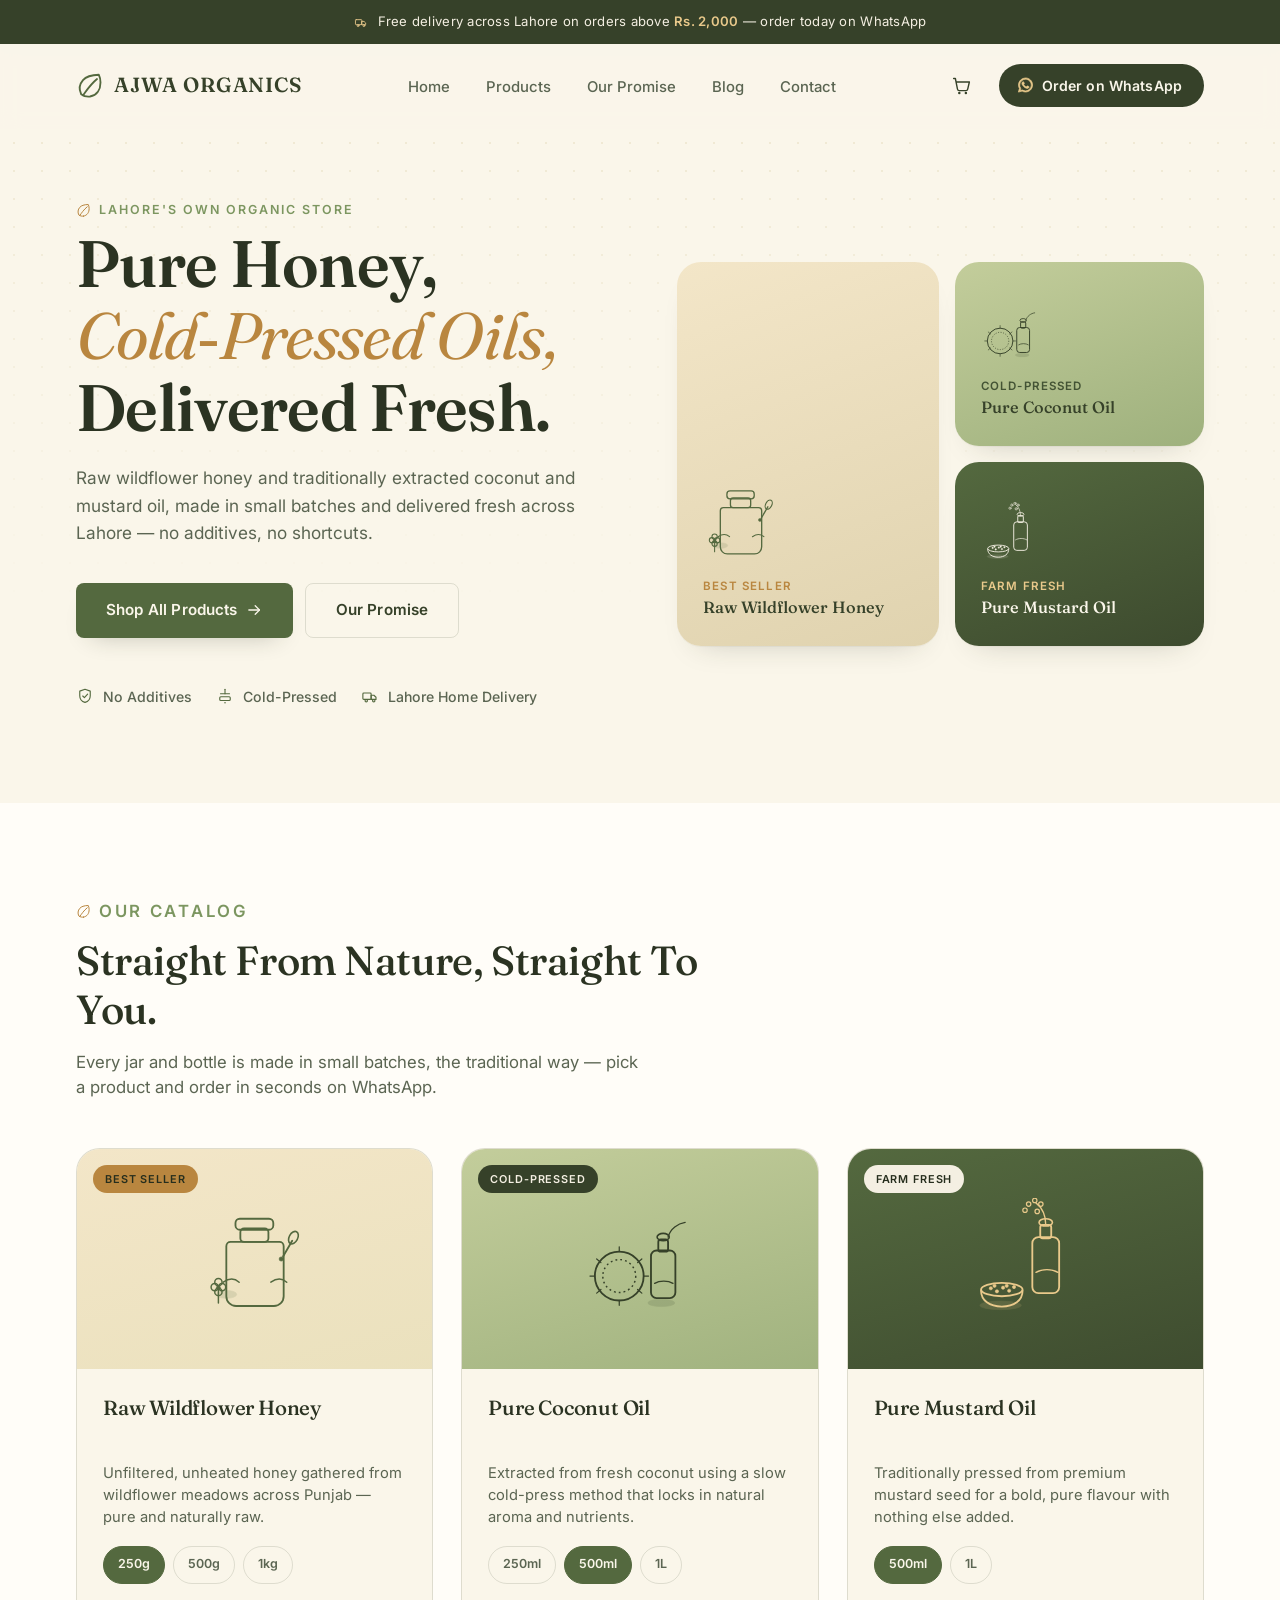
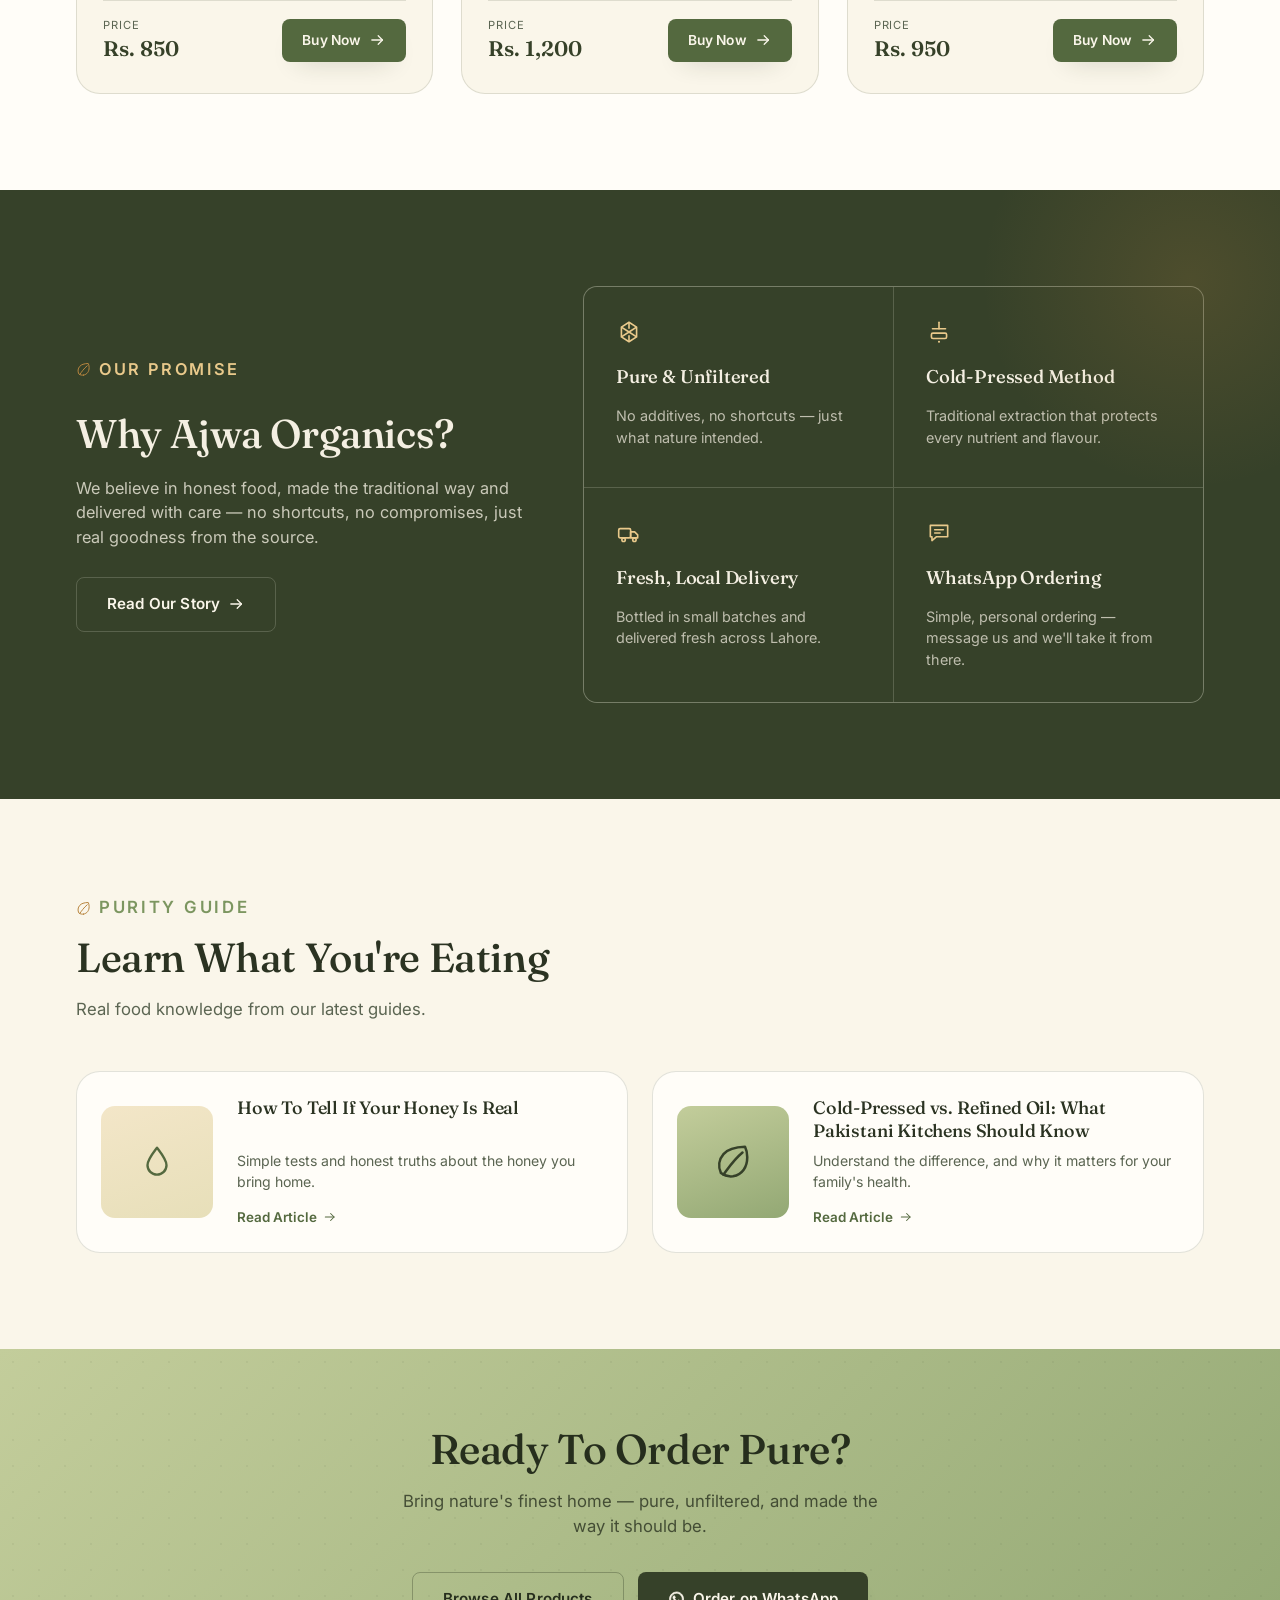
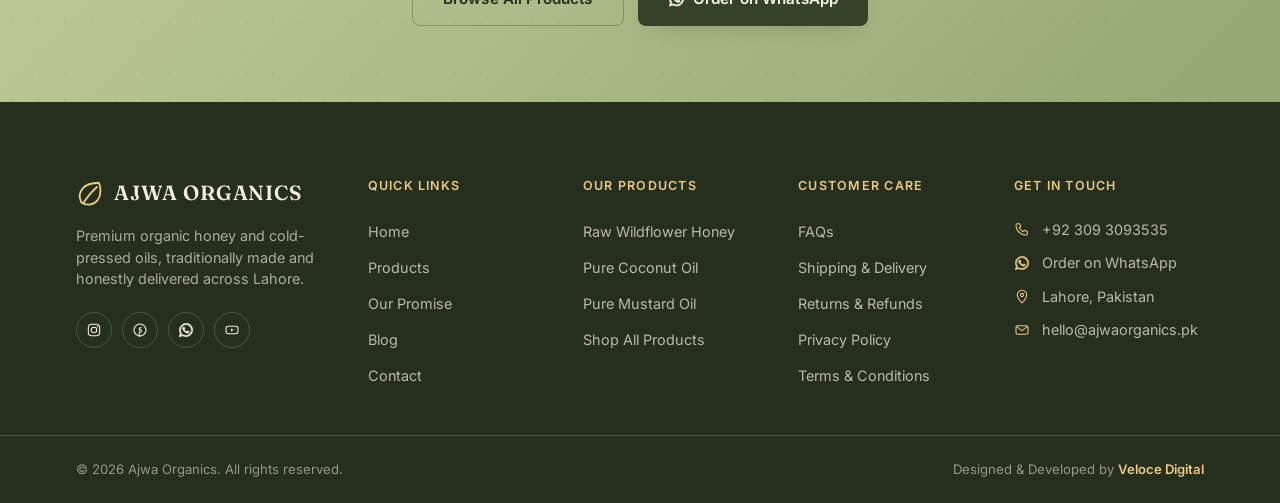
==== index.html @ 54c2c708 "Rename ajwahome2_fixed.html to index.html" ====
<!DOCTYPE html>
<!--
  ============================================================
  AJWA ORGANICS — SITE MAP / BUILD PLAN
  ============================================================
  Planned pages (per Veloce Digital proposal v2). Build one at a
  time; filenames below are already wired into this homepage's
  nav + footer, so each new page "just works" once it exists.

    index.html                              <- this file (Homepage)
    checkout.html                           <- cart + map + WhatsApp handoff
    our-story.html                          <- philosophy + quality standards
    blog.html                               <- Purity Blog index
    blog-how-to-tell-if-honey-is-real.html  <- article
    blog-cold-pressed-vs-refined-oil.html   <- article
    privacy-policy.html
    terms-conditions.html
    shipping-delivery.html
    returns-refunds.html
    contact.html                            <- optional, only if a real
                                                contact FORM is wanted beyond
                                                the footer info (not in scope yet)

  NOT in the original proposal (currently a dead "#" link in the
  footer, left for you to decide): FAQs.

  HOW TO BUILD EACH NEW PAGE (keeps the whole site consistent):
   1. Duplicate this file, rename it to the filename above.
   2. Keep the <head> styles, the announcement bar, <header>, and
      <footer> 100% identical to this file — don't restyle per page.
   3. Replace only the content inside <main>...</main>.
   4. On the new page's own <header>, mark the matching nav <li> as
      the active one for clarity (optional: add class="is-active").
   5. Link back to this page using "index.html#section", not "#section"
      — bare anchors only work on the page that defines that id.

  Buy Now currently jumps straight to WhatsApp. The proposal's
  checkout.html (with the map pin) would sit BEFORE that WhatsApp
  step — worth deciding now whether Buy Now should route there
  once it exists, or stay as a direct WhatsApp shortcut.
  ============================================================
-->
<html lang="en">
<head>
<meta charset="UTF-8">
<meta name="viewport" content="width=device-width, initial-scale=1.0">
<title>Ajwa Organics — Raw Honey &amp; Cold-Pressed Oils, Delivered Across Lahore</title>
<meta name="description" content="Raw wildflower honey and traditionally cold-pressed coconut and mustard oil, made in small batches and delivered fresh across Lahore. No additives, no shortcuts.">
<link rel="icon" href="data:image/svg+xml,%3Csvg xmlns='http://www.w3.org/2000/svg' viewBox='0 0 24 24'%3E%3Cpath fill='%2354693F' d='M12 2C8 3 4 6 3.2 11c-.8 5 2.3 9.6 7 10.8C9 17 9.6 11.4 13 7.4c2-2.3 5-3.6 7.8-3.6C19 1.8 15.4 1.2 12 2Z'/%3E%3C/svg%3E">
<link rel="preconnect" href="https://fonts.googleapis.com">
<link rel="preconnect" href="https://fonts.gstatic.com" crossorigin>
<link href="https://fonts.googleapis.com/css2?family=Fraunces:ital,opsz,wght@0,9..144,300;0,9..144,400;0,9..144,500;0,9..144,600;0,9..144,700;1,9..144,400;1,9..144,500&family=Inter:wght@400;500;600;700&display=swap" rel="stylesheet">
<style>
  /* ============================================================
     0. RESET
  ============================================================ */
  *, *::before, *::after { box-sizing: border-box; margin: 0; padding: 0; }
  html { scroll-behavior: smooth; }
  img, svg { display: block; max-width: 100%; }
  a { color: inherit; text-decoration: none; }
  ul { list-style: none; }
  button { font: inherit; cursor: pointer; background: none; border: none; color: inherit; }
  input { font: inherit; }

  @media (prefers-reduced-motion: reduce) {
    html { scroll-behavior: auto; }
    *, *::before, *::after { animation-duration: 0.01ms !important; animation-iteration-count: 1 !important; transition-duration: 0.01ms !important; scroll-behavior: auto !important; }
  }

  /* ============================================================
     1. DESIGN TOKENS — palette sourced from the approved swatches
        (deep olive / forest / sage / moss / stone / cream + honey accent)
  ============================================================ */
  :root {
    --c-cream:        #FAF6EA;
    --c-cream-soft:   #F2ECD9;
    --c-paper:        #FFFDF8;
    --c-stone:        #DCCFAA;
    --c-sand:         #E7DFB9;
    --c-moss-light:   #C3CD9B;
    --c-sage:         #93A874;
    --c-moss:         #7C9660;
    --c-forest:       #54693F;
    --c-forest-dark:  #435334;
    --c-olive:        #364129;
    --c-olive-dark:   #262E1D;
    --c-honey:        #B9863F;
    --c-honey-light:  #E9C98B;
    --c-honey-soft:   #F3E6C8;
    --c-ink:          #2B3322;
    --c-ink-soft:     #5B6552;
    --c-cream-ink:    #F4EFE2;
    --c-line:         rgba(54,65,41,0.14);
    --c-line-light:   rgba(250,246,234,0.18);

    --font-display: 'Fraunces', Georgia, serif;
    --font-body: 'Inter', -apple-system, BlinkMacSystemFont, sans-serif;

    --radius-sm: 8px;
    --radius-md: 14px;
    --radius-lg: 24px;
    --radius-pill: 999px;

    --shadow-soft: 0 28px 54px -30px rgba(38,46,29,0.4);
    --shadow-tight: 0 12px 26px -16px rgba(38,46,29,0.32);
    --shadow-card: 0 1px 0 rgba(54,65,41,0.04), 0 16px 32px -22px rgba(38,46,29,0.28);

    --container-w: 1248px;
    --ease: cubic-bezier(.22,.61,.36,1);
  }

  /* ============================================================
     2. BASE TYPOGRAPHY
  ============================================================ */
  body {
    font-family: var(--font-body);
    background: var(--c-cream);
    color: var(--c-ink);
    line-height: 1.5; /* Baseline layout snap factor */
    -webkit-font-smoothing: antialiased;
    overflow-x: hidden;
  }

  h1, h2, h3, h4 {
    font-family: var(--font-display);
    color: var(--c-ink);
    line-height: 1.2;
    font-weight: 500;
    letter-spacing: -0.01em;
  }

  p { color: var(--c-ink-soft); }

  a:focus-visible,
  button:focus-visible,
  input:focus-visible {
    outline: 2px solid var(--c-forest);
    outline-offset: 3px;
    border-radius: 4px;
  }

  .skip-link {
    position: absolute;
    left: -999px;
    top: 0;
    background: var(--c-olive);
    color: var(--c-cream);
    padding: 12px 20px;
    z-index: 999;
    border-radius: 0 0 8px 0;
  }
  .skip-link:focus { left: 0; }

  /* ============================================================
     3. LAYOUT UTILITIES
  ============================================================ */
  .container {
    width: 100%;
    max-width: var(--container-w);
    margin: 0 auto;
    padding: 0 24px;
  }
  @media (min-width: 768px)  { .container { padding: 0 40px; } }
  @media (min-width: 1280px) { .container { padding: 0 60px; } }

  .section { padding: 96px 0; }
  .section--tight { padding: 72px 0; }
  @media (max-width: 768px) {
    .section { padding: 72px 0; }
    .section--tight { padding: 48px 0; }
  }

  .section-head {
    max-width: 640px;
    margin-bottom: 48px;
  }
  .section-head--center { margin-left: auto; margin-right: auto; text-align: center; }

  .eyebrow {
    display: inline-flex;
    align-items: center;
    gap: 8px;
    font-size: 0.78rem;
    font-weight: 600;
    letter-spacing: 0.16em;
    text-transform: uppercase;
    color: var(--c-moss);
    margin-bottom: 12px;
  }
  .eyebrow .icon { width: 15px; height: 15px; color: var(--c-honey); flex-shrink: 0; }
  .section-head--center .eyebrow { justify-content: center; }

  .section-head h2 {
    font-size: clamp(1.9rem, 1.3vw + 1.5rem, 2.7rem);
    margin-bottom: 16px;
  }
  .section-head p { font-size: 1.05rem; max-width: 52ch; }
  .section-head--center p { margin-left: auto; margin-right: auto; }

  .icon { width: 22px; height: 22px; stroke: currentColor; }

  .reveal {
    opacity: 0;
    transform: translateY(24px);
    transition: opacity .7s var(--ease), transform .7s var(--ease);
  }
  .reveal.is-visible { opacity: 1; transform: translateY(0); }

  /* ============================================================
     4. BUTTONS
  ============================================================ */
  .btn {
    display: inline-flex;
    align-items: center;
    justify-content: center;
    gap: 8px;
    font-family: var(--font-body);
    font-weight: 600;
    font-size: 0.95rem;
    letter-spacing: 0.01em;
    padding: 15px 30px;
    border-radius: var(--radius-sm);
    transition: transform .25s var(--ease), background .25s var(--ease), border-color .25s var(--ease), box-shadow .25s var(--ease), color .25s var(--ease);
    white-space: nowrap;
  }
  .btn .icon { 
    width: 17px; 
    height: 17px; 
    transform: translateY(-0.5px); /* Optical vertical alignment offset */
  }

  .btn--primary {
    background: var(--c-forest);
    color: var(--c-cream);
    box-shadow: var(--shadow-tight);
  }
  .btn--primary:hover { background: var(--c-forest-dark); transform: translateY(-2px); box-shadow: var(--shadow-soft); }

  .btn--outline {
    background: transparent;
    color: var(--c-olive);
    border: 1.5px solid var(--c-line);
  }
  .btn--outline:hover { border-color: var(--c-forest); background: rgba(84,105,63,0.06); }

  .btn--outline-light {
    background: transparent;
    color: var(--c-cream);
    border: 1.5px solid var(--c-line-light);
  }
  .btn--outline-light:hover { border-color: var(--c-honey-light); background: rgba(250,246,234,0.08); }

  .btn--whatsapp {
    background: var(--c-olive);
    color: var(--c-cream);
    border-radius: var(--radius-pill);
    padding: 11px 22px 11px 18px;
    font-size: 0.88rem;
  }
  .btn--whatsapp:hover { background: var(--c-olive-dark); transform: translateY(-1px); }
  .btn--whatsapp .icon { color: var(--c-honey-light); }
  .btn--whatsapp .wa-short { display: none; }

  .btn--block { width: 100%; }
  .btn--sm { padding: 11px 20px; font-size: 0.86rem; }

  /* ============================================================
     5. ANNOUNCEMENT BAR
  ============================================================ */
  .announcement {
    background: var(--c-olive);
    color: var(--c-cream-ink);
  }
  .announcement .container {
    display: flex;
    align-items: center;
    justify-content: center;
    flex-wrap: wrap;
    row-gap: 4px;
    gap: 10px;
    padding-top: 12px;
    padding-bottom: 12px;
    font-size: 0.82rem;
    letter-spacing: 0.02em;
    text-align: center;
  }
  .announcement strong { color: var(--c-honey-light); font-weight: 600; }
  .announcement .icon { width: 14px; height: 14px; color: var(--c-honey-light); flex-shrink: 0; }

  /* ============================================================
     6. HEADER
  ============================================================ */
  .site-header {
    position: sticky;
    top: 0;
    z-index: 100;
    background: rgba(250,246,234,0.9);
    backdrop-filter: blur(10px);
    -webkit-backdrop-filter: blur(10px);
    border-bottom: 1px solid transparent;
    transition: border-color .3s var(--ease), box-shadow .3s var(--ease), background-color .3s var(--ease);
  }
  .site-header.is-scrolled {
    background: var(--c-cream);
    border-bottom-color: var(--c-line);
    box-shadow: 0 8px 24px -20px rgba(38,46,29,0.4);
  }
  .site-header .container {
    display: flex;
    align-items: center;
    justify-content: space-between;
    gap: 24px;
    height: 84px;
  }

  .brand {
    display: inline-flex;
    align-items: center;
    gap: 10px;
    flex-shrink: 0;
  }
  .brand .icon { width: 28px; height: 28px; color: var(--c-forest); }
  .brand-word {
    font-family: var(--font-display);
    font-size: 1.28rem;
    font-weight: 600;
    letter-spacing: 0.04em;
    color: var(--c-olive);
    text-transform: uppercase;
  }

  .main-nav { display: none; }
  .main-nav ul { display: flex; align-items: center; gap: 36px; }
  .main-nav a {
    font-size: 0.93rem;
    font-weight: 500;
    color: var(--c-ink-soft);
    position: relative;
    padding: 6px 0;
    transition: color .2s var(--ease);
  }
  .main-nav a::after {
    content: "";
    position: absolute;
    left: 0; right: 100%;
    bottom: 0;
    height: 1.5px;
    background: var(--c-honey);
    transition: right .3s var(--ease);
  }
  .main-nav a:hover { color: var(--c-olive); }
  .main-nav a:hover::after { right: 0; }

  .header-actions { display: flex; align-items: center; gap: 18px; }
  .icon-btn {
    display: inline-flex;
    align-items: center;
    justify-content: center;
    width: 38px; height: 38px;
    color: var(--c-olive);
    border-radius: var(--radius-pill);
    transition: background .2s var(--ease);
  }
  .icon-btn:hover { background: var(--c-cream-soft); }
  .icon-btn .icon { width: 21px; height: 21px; }

  .nav-toggle {
    display: inline-flex;
    width: 38px; height: 38px;
    align-items: center; justify-content: center;
    color: var(--c-olive);
  }
  .nav-toggle .icon { width: 24px; height: 24px; }
  .nav-toggle .icon-close { display: none; }

  .mobile-nav {
    position: fixed;
    inset: 84px 0 0 0;
    background: var(--c-cream);
    z-index: 99;
    padding: 28px 24px 40px;
    transform: translateY(-12px);
    opacity: 0;
    pointer-events: none;
    transition: opacity .25s var(--ease), transform .25s var(--ease);
    overflow-y: auto;
  }
  .mobile-nav.is-open { opacity: 1; transform: translateY(0); pointer-events: auto; }
  .mobile-nav ul { display: flex; flex-direction: column; gap: 4px; }
  .mobile-nav a {
    display: block;
    font-family: var(--font-display);
    font-size: 1.5rem;
    padding: 14px 4px;
    border-bottom: 1px solid var(--c-line);
    color: var(--c-olive);
  }
  .mobile-nav .btn { margin-top: 28px; }

  body.nav-open .nav-toggle .icon-menu { display: none; }
  body.nav-open .nav-toggle .icon-close { display: block; }
  body.nav-open { overflow: hidden; }

  @media (min-width: 1024px) {
    .main-nav { display: block; }
    .mobile-nav, .nav-toggle { display: none; }
  }

  /* ============================================================
     7. HERO
  ============================================================ */
  .hero {
    position: relative;
    background: var(--c-cream);
    overflow: hidden;
    padding: 72px 0 96px;
  }
  .hero::before {
    content: "";
    position: absolute;
    inset: 0;
    background-image: radial-gradient(circle, var(--c-stone) 1.3px, transparent 1.3px);
    background-size: 28px 28px;
    opacity: 0.35;
    -webkit-mask-image: linear-gradient(to bottom, black, transparent 75%);
    mask-image: linear-gradient(to bottom, black, transparent 75%);
    pointer-events: none;
  }
  .hero .container {
    position: relative;
    display: grid;
    grid-template-columns: 1fr;
    gap: 48px;
    align-items: center;
  }
  @media (min-width: 1024px) {
    .hero .container { grid-template-columns: 1.05fr 1fr; gap: 48px; }
  }

  .hero-copy {
    max-width: 560px;
    display: flex;
    flex-direction: column;
    align-items: flex-start;
  }

  .hero-copy .eyebrow {
    margin-bottom: 12px;
  }

  .hero-title {
    display: flex;
    flex-direction: column;
    gap: 6px; /* Bypasses font baseline estimation to standardize inter-line rhythm gap */
    font-size: clamp(2.5rem, 3.3vw + 1.6rem, 4.1rem);
    line-height: 1; /* Locked baseline values */
    margin-bottom: 24px;
  }
  .hero-title span { display: block; }
  .hero-title .accent {
    font-style: italic;
    font-weight: 400;
    color: var(--c-honey);
  }
  .hero-title .weight { font-weight: 600; }

  .hero-sub {
    font-size: 1.08rem;
    line-height: 1.6;
    max-width: 46ch;
    margin-bottom: 36px;
  }

  .hero-ctas {
    display: flex;
    flex-wrap: wrap;
    gap: 12px;
    margin-bottom: 48px;
  }

  .trust-points {
    display: flex;
    flex-wrap: wrap;
    gap: 16px 24px;
  }
  .trust-point {
    display: inline-flex;
    align-items: center;
    gap: 9px;
    font-size: 0.88rem;
    font-weight: 500;
    color: var(--c-ink-soft);
  }
  .trust-point .icon { width: 18px; height: 18px; color: var(--c-forest); flex-shrink: 0; }

  /* Hero visual collage */
  .hero-visual {
    display: grid;
    grid-template-columns: 1.05fr 1fr;
    grid-template-rows: minmax(184px, 1fr) minmax(184px, 1fr);
    gap: 16px;
    position: relative;
  }
  .visual-card {
    border-radius: var(--radius-lg);
    padding: 26px;
    display: flex;
    flex-direction: column;
    justify-content: flex-end;
    gap: 14px;
    min-height: 180px;
    box-shadow: var(--shadow-card);
    position: relative;
    overflow: hidden;
  }
  .visual-card .icon-figure { width: 76px; height: 88px; }
  .visual-card .icon-figure .icon { width: 100%; height: 100%; }
  .visual-card-label {
    font-family: var(--font-display);
    font-size: 1.02rem;
    font-weight: 500;
  }
  .visual-card-tag {
    font-size: 0.72rem;
    font-weight: 600;
    letter-spacing: 0.1em;
    text-transform: uppercase;
  }

  .visual-card--honey {
    grid-column: 1; grid-row: 1 / 3;
    background: linear-gradient(160deg, var(--c-honey-soft), var(--c-stone) 120%);
    color: var(--c-olive);
  }
  .visual-card--honey .visual-card-tag { color: var(--c-honey); }
  .visual-card--honey .visual-card-label { color: var(--c-olive); }
  .visual-card--honey .icon-figure { color: var(--c-forest); }

  .visual-card--coconut {
    grid-column: 2; grid-row: 1;
    background: linear-gradient(160deg, var(--c-moss-light), var(--c-sage) 130%);
    color: var(--c-olive);
    min-height: 184px;
  }
  .visual-card--coconut .visual-card-tag { color: var(--c-forest-dark); }
  .visual-card--coconut .visual-card-label { color: var(--c-olive); }
  .visual-card--coconut .icon-figure { color: var(--c-olive); width: 60px; height: 64px; }

  .visual-card--mustard {
    grid-column: 2; grid-row: 2;
    background: linear-gradient(160deg, var(--c-forest), var(--c-olive) 130%);
    color: var(--c-cream);
    min-height: 184px;
  }
  .visual-card--mustard .visual-card-tag { color: var(--c-honey-light); }
  .visual-card--mustard .visual-card-label { color: var(--c-cream); }
  .visual-card--mustard .icon-figure { color: var(--c-cream-ink); width: 58px; height: 62px; }

  /* ============================================================
     8. PRODUCTS
  ============================================================ */
  .products { background: var(--c-paper); }

  .product-grid {
    display: grid;
    grid-template-columns: 1fr;
    gap: 28px;
  }
  @media (min-width: 720px)  { .product-grid { grid-template-columns: repeat(2, 1fr); } }
  @media (min-width: 1040px) { .product-grid { grid-template-columns: repeat(3, 1fr); } }

  .product-card {
    background: var(--c-cream);
    border: 1px solid var(--c-line);
    border-radius: var(--radius-lg);
    overflow: hidden;
    display: flex;
    flex-direction: column;
    transition: transform .3s var(--ease), box-shadow .3s var(--ease);
  }
  .product-card:hover { transform: translateY(-5px); box-shadow: var(--shadow-soft); }

  .product-media {
    position: relative;
    height: 220px;
    display: flex;
    align-items: center;
    justify-content: center;
  }
  .product-media .icon-figure { width: 108px; height: 122px; }
  .product-media .icon-figure .icon { width: 100%; height: 100%; }

  .product-media--honey   { background: linear-gradient(165deg, var(--c-honey-soft), var(--c-sand) 140%); }
  .product-media--honey .icon-figure { color: var(--c-forest); }
  .product-media--coconut { background: linear-gradient(165deg, var(--c-moss-light), var(--c-sage) 140%); }
  .product-media--coconut .icon-figure { color: var(--c-olive); }
  .product-media--mustard { background: linear-gradient(165deg, var(--c-forest), var(--c-olive) 140%); }
  .product-media--mustard .icon-figure { color: var(--c-honey-light); }
  .product-badge.is-mustard { background: var(--c-cream-ink); color: var(--c-olive-dark); }

  .product-badge {
    position: absolute;
    top: 16px; left: 16px;
    background: var(--c-olive);
    color: var(--c-cream-ink);
    font-size: 0.68rem;
    font-weight: 600;
    letter-spacing: 0.08em;
    text-transform: uppercase;
    padding: 6px 12px;
    border-radius: var(--radius-pill);
  }
  .product-badge.is-honey { background: var(--c-honey); color: var(--c-olive-dark); }

  .product-body {
    padding: 26px 26px 28px;
    display: flex;
    flex-direction: column;
    flex-grow: 1;
  }
  .product-body h3 { 
    font-size: 1.28rem; 
    line-height: 1.3;
    min-height: 3.4rem; /* Exactly matches 2 lines of text height */
    display: flex;
    align-items: flex-start;
    margin-bottom: 12px;
  }
  .product-body p { 
    font-size: 0.92rem; 
    line-height: 1.5; 
    min-height: 4.5rem; /* Exactly matches 3 lines of text height */
    margin-bottom: 12px;
  }

  .size-pills { 
    display: flex; 
    flex-wrap: wrap; 
    gap: 8px; 
    min-height: 38px; 
    margin-top: auto; 
    margin-bottom: 16px;
  }
  .size-pill {
    font-size: 0.78rem;
    font-weight: 600;
    padding: 7px 14px;
    border-radius: var(--radius-pill);
    border: 1.5px solid var(--c-line);
    color: var(--c-ink-soft);
    transition: all .2s var(--ease);
  }
  .size-pill:hover { border-color: var(--c-moss); }
  .size-pill[aria-pressed="true"] {
    background: var(--c-forest);
    border-color: var(--c-forest);
    color: var(--c-cream);
  }

  .product-footer {
    padding-top: 16px;
    border-top: 1px solid var(--c-line);
    display: flex;
    align-items: center;
    justify-content: space-between;
    gap: 12px;
  }
  .product-price { display: flex; flex-direction: column; }
  .product-price .label { font-size: 0.7rem; color: var(--c-ink-soft); text-transform: uppercase; letter-spacing: 0.08em; }
  .product-price .amount { font-family: var(--font-display); font-size: 1.32rem; font-weight: 600; color: var(--c-olive); }

  /* ============================================================
     9. WHY AJWA ORGANICS (dark band)
  ============================================================ */
  .promise {
    background: var(--c-olive);
    color: var(--c-cream-ink);
    position: relative;
    overflow: hidden;
  }
  .promise::after {
    content: "";
    position: absolute;
    right: -120px; top: -120px;
    width: 420px; height: 420px;
    border-radius: 50%;
    background: radial-gradient(circle, rgba(185,134,63,0.18), transparent 70%);
    pointer-events: none;
  }
  .promise .container {
    position: relative;
    display: grid;
    grid-template-columns: 1fr;
    gap: 48px;
  }
  @media (min-width: 920px) {
    .promise .container { grid-template-columns: 0.85fr 1.15fr; align-items: center; }
  }

  .promise-intro .eyebrow { color: var(--c-honey-light); }
  .promise-intro h2 {
    color: var(--c-cream-ink);
    font-size: clamp(1.9rem, 1.6vw + 1.4rem, 2.5rem);
    margin-bottom: 18px;
  }
  .promise-intro p {
    color: rgba(244,239,226,0.78);
    font-size: 1.02rem;
    max-width: 46ch;
    margin-bottom: 28px;
  }

  .feature-grid {
    display: grid;
    grid-template-columns: 1fr;
    gap: 1px;
    background: var(--c-line-light);
    border: 1px solid var(--c-line-light);
    border-radius: var(--radius-md);
    overflow: hidden;
  }
  @media (min-width: 560px) {
    .feature-grid { grid-template-columns: 1fr 1fr; }
  }
  .feature-item {
    background: var(--c-olive);
    padding: 32px; /* 8px baseline alignment grid */
    display: flex;
    flex-direction: column;
    gap: 16px; /* standard 16px baseline layout flow */
  }
  .feature-item .icon { width: 26px; height: 26px; color: var(--c-honey-light); margin-bottom: 4px; }
  .feature-item h3 { 
    color: var(--c-cream-ink); 
    font-size: 1.15rem; 
    font-weight: 500; 
    line-height: 1.3;
    min-height: 1.5rem;
  }
  .feature-item p { 
    color: rgba(244,239,226,0.72); 
    font-size: 0.9rem; 
    line-height: 1.5; 
    min-height: 3.1rem; /* Exactly 2 lines of text height inside columns */
  }

  /* ============================================================
     10. BLOG / PURITY GUIDE
  ============================================================ */
  .blog { background: var(--c-cream); }

  .blog-grid {
    display: grid;
    grid-template-columns: 1fr;
    gap: 24px;
  }
  @media (min-width: 760px) { .blog-grid { grid-template-columns: 1fr 1fr; } }

  .blog-card {
    display: grid;
    grid-template-columns: 112px 1fr; /* aligned 8px baseline (14 * 8px) */
    gap: 24px; /* aligned rhythm gap */
    background: var(--c-paper);
    border: 1px solid var(--c-line);
    border-radius: var(--radius-lg);
    padding: 24px; /* clean 24px symmetrical padding blocks */
    align-items: center;
    transition: box-shadow .3s var(--ease), transform .3s var(--ease);
  }
  .blog-card:hover { box-shadow: var(--shadow-tight); transform: translateY(-3px); }
  @media (max-width: 480px) {
    .blog-card { grid-template-columns: 1fr; }
  }

  .blog-thumb {
    width: 100%;
    aspect-ratio: 1 / 1;
    border-radius: var(--radius-md);
    display: flex;
    align-items: center;
    justify-content: center;
  }
  .blog-thumb.tone-a { background: linear-gradient(160deg, var(--c-honey-soft), var(--c-sand)); color: var(--c-forest); }
  .blog-thumb.tone-b { background: linear-gradient(160deg, var(--c-moss-light), var(--c-sage)); color: var(--c-olive); }
  .blog-thumb .icon { width: 38px; height: 38px; }

  .blog-content h3 { font-size: 1.12rem; margin-bottom: 8px; line-height: 1.3; min-height: 2.6em; /* = 2 lines at this line-height; em (not rem) so it tracks the h3's own font-size */ }
  .blog-content p { font-size: 0.88rem; margin-bottom: 12px; }
  .blog-link {
    display: inline-flex;
    align-items: center;
    gap: 6px;
    font-size: 0.84rem;
    font-weight: 600;
    color: var(--c-forest);
  }
  .blog-link .icon { width: 14px; height: 14px; transition: transform .2s var(--ease); }
  .blog-link:hover .icon { transform: translateX(3px); }

  /* ============================================================
     11. FINAL CTA BAND
  ============================================================ */
  .cta-band {
    background: linear-gradient(135deg, var(--c-moss-light) 0%, var(--c-sage) 100%);
    color: var(--c-olive-dark);
    position: relative;
    overflow: hidden;
  }
  .cta-band::before {
    content: "";
    position: absolute;
    inset: 0;
    background-image: radial-gradient(circle, rgba(54,65,41,0.12) 1.4px, transparent 1.4px);
    background-size: 26px 26px;
    opacity: 0.5;
  }
  .cta-band .container {
    position: relative;
    text-align: center;
    display: flex;
    flex-direction: column;
    align-items: center;
    padding-top: 76px;
    padding-bottom: 76px;
  }
  .cta-band h2 {
    color: var(--c-olive-dark);
    font-size: clamp(1.9rem, 1.8vw + 1.3rem, 2.6rem);
    margin-bottom: 14px;
  }
  .cta-band p {
    color: rgba(38,46,29,0.78);
    font-size: 1.05rem;
    max-width: 46ch;
    margin-bottom: 32px;
  }
  .cta-band-actions { display: flex; flex-wrap: wrap; gap: 14px; justify-content: center; }
  .cta-band .btn--outline { color: var(--c-olive-dark); border-color: rgba(38,46,29,0.3); }
  .cta-band .btn--outline:hover { background: rgba(38,46,29,0.08); border-color: var(--c-olive-dark); }
  .cta-band .btn--primary { background: var(--c-olive); color: var(--c-cream); }
  .cta-band .btn--primary:hover { background: var(--c-olive-dark); }

  /* ============================================================
     12. FOOTER
  ============================================================ */
  .site-footer { background: var(--c-olive-dark); color: rgba(244,239,226,0.82); }
  .footer-top { padding-top: 76px; padding-bottom: 48px; }
  .footer-grid {
    display: grid;
    grid-template-columns: 1fr;
    gap: 44px;
    align-items: start; /* Standardizes all visual start heights vertically across columns */
  }
  @media (min-width: 700px)  { .footer-grid { grid-template-columns: 1.3fr 1fr 1fr; } }
  @media (min-width: 1024px) { .footer-grid { grid-template-columns: 1.3fr 0.9fr 0.9fr 0.9fr 1fr; } }

  .footer-brand .brand { margin-bottom: 16px; }
  .footer-brand .brand .icon { color: var(--c-honey-light); }
  .footer-brand .brand-word { color: var(--c-cream-ink); max-width: none; overflow: visible; white-space: normal; }
  .footer-brand p { color: rgba(244,239,226,0.65); font-size: 0.9rem; max-width: 30ch; margin-bottom: 22px; }

  .social-row { display: flex; gap: 10px; }
  .social-link {
    width: 36px; height: 36px;
    display: inline-flex; align-items: center; justify-content: center;
    border: 1px solid var(--c-line-light);
    border-radius: var(--radius-pill);
    color: var(--c-cream-ink);
    transition: background .2s var(--ease), border-color .2s var(--ease);
  }
  .social-link .icon { width: 16px; height: 16px; }
  .social-link:hover { background: var(--c-forest); border-color: var(--c-forest); }

  .footer-col h4 {
    font-family: var(--font-body);
    font-size: 0.78rem;
    font-weight: 600;
    letter-spacing: 0.1em;
    text-transform: uppercase;
    color: var(--c-honey-light);
    margin-bottom: 24px; /* standardized scale alignment */
    line-height: 1.3;
    min-height: 1.3em;
  }
  .footer-col ul { display: flex; flex-direction: column; gap: 12px; }
  .footer-col a { font-size: 0.9rem; color: rgba(244,239,226,0.72); line-height: 1.5; transition: color .2s var(--ease); }
  .footer-col a:hover { color: var(--c-cream-ink); }

  .footer-contact li { 
    display: grid; 
    grid-template-columns: auto 1fr; 
    align-items: start; 
    gap: 12px; 
    font-size: 0.9rem; 
    line-height: 1.5; 
    color: rgba(244,239,226,0.72); 
  }
  .footer-contact .icon { 
    width: 16px; 
    height: 16px; 
    color: var(--c-honey-light); 
    flex-shrink: 0; 
    margin-top: calc((1.5em - 16px) / 2); /* Centers icon with first line-height baseline regardless of scale */
  }
  .footer-contact a:hover { color: var(--c-cream-ink); }

  .footer-bottom {
    border-top: 1px solid var(--c-line-light);
    padding: 24px 0;
  }
  .footer-bottom .container {
    display: flex;
    flex-wrap: wrap;
    gap: 10px;
    align-items: center;
    justify-content: space-between;
    font-size: 0.82rem;
    color: rgba(244,239,226,0.55);
  }
  .footer-bottom a { color: var(--c-honey-light); font-weight: 600; }
  .footer-bottom a:hover { color: var(--c-cream-ink); }

  /* ============================================================
     13. MOBILE OPTIMIZATION
  ============================================================ */

  /* --- Header: stop overflow, keep the menu button on-screen --- */
  @media (max-width: 1023px) {
    .site-header .container { gap: 10px; }
    .header-actions { gap: 8px; }
    /* Cart shortcut is decorative (same destination as "Products" in
       the menu) — hide it on mobile so the WhatsApp button and the
       menu button always have room and are never pushed off-canvas. */
    .header-actions .icon-btn { display: none; }
    .btn--whatsapp { padding: 10px 16px 10px 13px; font-size: 0.82rem; gap: 7px; }
  }

  @media (max-width: 480px) {
    .brand-word { font-size: 1rem; max-width: 50vw; overflow: hidden; text-overflow: ellipsis; white-space: nowrap; }
    .btn--whatsapp .wa-full { display: none; }
    .btn--whatsapp .wa-short { display: inline; }
    .btn--whatsapp { padding: 10px 14px; }
    .trust-points { flex-direction: column; gap: 12px; }
  }

  /* Safety net for the smallest real-world phones (iPhone SE etc.) */
  @media (max-width: 360px) {
    .site-header .container { gap: 8px; }
    .header-actions { gap: 6px; }
    .brand .icon { width: 24px; height: 24px; }
    .brand-word { font-size: 0.92rem; max-width: 32vw; }
    .btn--whatsapp { padding: 9px 12px; font-size: 0.78rem; }
    .nav-toggle { width: 34px; height: 34px; }
    .nav-toggle .icon { width: 22px; height: 22px; }
  }

  /* --- Hero collage: at ≤540px the honey card only filled the left
     column, leaving an empty, wasted cell beside it. Let it span the
     full width on top instead, with coconut + mustard below — same
     three cards, same colors, no dead space. --- */
  @media (max-width: 540px) {
    .hero-visual { grid-template-columns: 1fr 1fr; }
    .visual-card { min-height: 150px; padding: 20px; }
    .visual-card--honey { grid-column: 1 / 3; grid-row: 1; min-height: 130px; }
    .visual-card--coconut { grid-column: 1; grid-row: 2; }
    .visual-card--mustard { grid-column: 2; grid-row: 2; }
  }

  /* --- Full-width CTA buttons on small phones: easier to tap, and
     stacking reads cleaner than two half-width buttons squeezed
     side by side. Same button styles/colors, just full-width. --- */
  @media (max-width: 480px) {
    .hero-ctas, .cta-band-actions { flex-direction: column; align-items: stretch; }
    .hero-ctas .btn, .cta-band-actions .btn { width: 100%; }
  }

  @media (max-width: 600px) {
    .footer-bottom .container { flex-direction: column; align-items: flex-start; }
  }

  @media (max-width: 360px) {
    .product-footer { flex-direction: column; align-items: stretch; }
    .product-footer .btn { width: 100%; justify-content: center; }
  }
</style>
</head>
<body>

<a href="#main" class="skip-link">Skip to content</a>

<!-- ============================================================
     ICON SPRITE
============================================================ -->
<svg style="display:none" aria-hidden="true">
  <symbol id="icon-leaf" viewBox="0 0 24 24" fill="none" stroke="currentColor" stroke-width="1.6" stroke-linecap="round" stroke-linejoin="round">
    <path d="M12 21c6-1 9-6 9-12 0-2.8-.6-5-1.4-6.6C12.8 2.6 8.6 4 6 7c-3 3.4-3.5 8-1.6 12C7 21 9.6 21.3 12 21Z"/>
    <path d="M6 20c3-4 6-9 12-14"/>
  </symbol>

  <symbol id="icon-menu" viewBox="0 0 24 24" fill="none" stroke="currentColor" stroke-width="1.8" stroke-linecap="round">
    <line x1="4" y1="7" x2="20" y2="7"/><line x1="4" y1="12" x2="20" y2="12"/><line x1="4" y1="17" x2="20" y2="17"/>
  </symbol>
  <symbol id="icon-close" viewBox="0 0 24 24" fill="none" stroke="currentColor" stroke-width="1.8" stroke-linecap="round">
    <line x1="5" y1="5" x2="19" y2="19"/><line x1="19" y1="5" x2="5" y2="19"/>
  </symbol>

  <symbol id="icon-cart" viewBox="0 0 24 24" fill="none" stroke="currentColor" stroke-width="1.6" stroke-linecap="round" stroke-linejoin="round">
    <path d="M3 4h2l2.4 12.2a2 2 0 0 0 2 1.6h7.7a2 2 0 0 0 2-1.6L21 8H6"/>
    <circle cx="9.5" cy="20.5" r="1.4" fill="currentColor" stroke="none"/>
    <circle cx="17" cy="20.5" r="1.4" fill="currentColor" stroke="none"/>
  </symbol>

  <symbol id="icon-arrow" viewBox="0 0 24 24" fill="none" stroke="currentColor" stroke-width="1.8" stroke-linecap="round" stroke-linejoin="round">
    <line x1="4" y1="12" x2="19" y2="12"/><polyline points="13 6 19 12 13 18"/>
  </symbol>

  <symbol id="icon-whatsapp" viewBox="0 0 24 24" fill="currentColor">
    <path d="M12.04 2.2c-5.46 0-9.9 4.43-9.9 9.9 0 1.75.46 3.39 1.26 4.81L2 22l5.25-1.37a9.86 9.86 0 0 0 4.79 1.22h.01c5.46 0 9.9-4.43 9.9-9.9 0-2.64-1.03-5.13-2.9-7-1.87-1.87-4.36-2.9-7.01-2.9Zm0 18.1h-.01a8.2 8.2 0 0 1-4.18-1.15l-.3-.18-3.12.82.83-3.04-.2-.31a8.18 8.18 0 0 1-1.26-4.34c0-4.53 3.69-8.21 8.23-8.21 2.2 0 4.26.86 5.82 2.41a8.16 8.16 0 0 1 2.41 5.81c0 4.54-3.69 8.19-8.22 8.19Zm4.5-6.15c-.25-.12-1.46-.72-1.69-.8-.23-.08-.39-.12-.56.12-.16.25-.64.8-.78.97-.15.16-.29.18-.54.06-.25-.12-1.04-.38-1.99-1.22-.74-.65-1.23-1.46-1.38-1.71-.14-.25-.02-.38.11-.5.11-.11.25-.29.37-.43.12-.15.16-.25.25-.41.08-.17.04-.31-.02-.43-.06-.12-.56-1.34-.76-1.84-.2-.48-.41-.42-.56-.43h-.48c-.16 0-.43.06-.66.31-.22.25-.86.84-.86 2.04 0 1.21.88 2.37 1 2.53.12.16 1.73 2.64 4.2 3.7.59.25 1.04.4 1.4.51.59.19 1.12.16 1.55.1.47-.07 1.46-.6 1.66-1.18.21-.58.21-1.07.15-1.18-.06-.1-.23-.16-.48-.28Z"/>
  </symbol>

  <symbol id="icon-honeycomb" viewBox="0 0 24 24" fill="none" stroke="currentColor" stroke-width="1.5" stroke-linejoin="round">
    <path d="M12 3 19 7.5v9L12 21 5 16.5v-9Z"/>
    <path d="M12 3v6M19 7.5l-7 4.5M5 7.5l7 4.5M12 21v-6M5 16.5l7-4.5M19 16.5l-7-4.5"/>
  </symbol>
  <symbol id="icon-press" viewBox="0 0 24 24" fill="none" stroke="currentColor" stroke-width="1.5" stroke-linecap="round" stroke-linejoin="round">
    <line x1="12" y1="3" x2="12" y2="9"/>
    <line x1="6" y1="9" x2="18" y2="9"/>
    <rect x="5" y="13" width="14" height="5" rx="1.4"/>
    <circle cx="12" cy="21" r="1" fill="currentColor" stroke="none"/>
  </symbol>
  <symbol id="icon-truck" viewBox="0 0 24 24" fill="none" stroke="currentColor" stroke-width="1.5" stroke-linecap="round" stroke-linejoin="round">
    <rect x="2.5" y="8" width="11" height="8.5" rx="1.2"/>
    <path d="M13.5 11h3.7L20 13.7v2.8h-6.5z"/>
    <circle cx="7" cy="18.3" r="1.6"/>
    <circle cx="17" cy="18.3" r="1.6"/>
  </symbol>
  <symbol id="icon-chat" viewBox="0 0 24 24" fill="none" stroke="currentColor" stroke-width="1.5" stroke-linecap="round" stroke-linejoin="round">
    <path d="M4 5h16v10.5H9.5L5.5 19v-3.5H4Z"/>
    <line x1="8" y1="9" x2="16" y2="9"/>
    <line x1="8" y1="12" x2="13" y2="12"/>
  </symbol>
  <symbol id="icon-check-shield" viewBox="0 0 24 24" fill="none" stroke="currentColor" stroke-width="1.5" stroke-linecap="round" stroke-linejoin="round">
    <path d="M12 3 5 5.5v6c0 4.6 3 7.8 7 9 4-1.2 7-4.4 7-9v-6Z"/>
    <path d="m9 12 2.2 2.2L15.5 9.5"/>
  </symbol>
  <symbol id="icon-droplet" viewBox="0 0 24 24" fill="none" stroke="currentColor" stroke-width="1.5" stroke-linecap="round" stroke-linejoin="round">
    <path d="M12 3c3 4 6 7.6 6 11a6 6 0 1 1-12 0c0-3.4 3-7 6-11Z"/>
  </symbol>

  <symbol id="icon-honey-jar" viewBox="0 0 160 200" fill="none">
    <ellipse cx="33" cy="158" rx="17" ry="6.5" fill="currentColor" opacity=".14"/>
    <rect x="48" y="34" width="62" height="18" rx="7" stroke="currentColor" stroke-width="3"/>
    <rect x="56" y="50" width="46" height="22" rx="6" stroke="currentColor" stroke-width="3"/>
    <path d="M40 72h80c4 0 7 3 7 7v82c0 9-7 16-16 16H49c-9 0-16-7-16-16V79c0-4 3-7 7-7Z" stroke="currentColor" stroke-width="3"/>
    <path d="M28 138c10-7 18-7 26 0M106 138c10-7 18-7 26 0" stroke="currentColor" stroke-width="2.4" stroke-linecap="round"/>
    <path d="M126 96 L141 70" stroke="currentColor" stroke-width="3" stroke-linecap="round"/>
    <ellipse cx="143" cy="65" rx="7" ry="11" transform="rotate(28 143 65)" stroke="currentColor" stroke-width="2.6"/>
    <circle cx="123" cy="100" r="3.4" fill="currentColor"/>
    <g stroke="currentColor" stroke-width="2.4" stroke-linecap="round">
      <path d="M20 150v22"/>
      <circle cx="14" cy="146" r="6"/>
      <circle cx="26" cy="146" r="6"/>
      <circle cx="20" cy="138" r="6"/>
      <circle cx="20" cy="154" r="6"/>
    </g>
    <circle cx="20" cy="147" r="3.2" fill="currentColor"/>
  </symbol>

  <symbol id="icon-coconut-oil" viewBox="0 0 160 200" fill="none">
    <ellipse cx="115" cy="172" rx="22" ry="6" fill="currentColor" opacity=".14"/>
    <circle cx="46" cy="128" r="40" stroke="currentColor" stroke-width="3"/>
    <circle cx="46" cy="128" r="27" stroke="currentColor" stroke-width="2.4" stroke-dasharray="3 5"/>
    <g stroke="currentColor" stroke-width="2" stroke-linecap="round">
      <line x1="46" y1="88" x2="46" y2="80"/>
      <line x1="76" y1="106" x2="83" y2="100"/>
      <line x1="86" y1="128" x2="94" y2="128"/>
      <line x1="76" y1="150" x2="83" y2="156"/>
      <line x1="46" y1="168" x2="46" y2="176"/>
      <line x1="16" y1="150" x2="9" y2="156"/>
      <line x1="6" y1="128" x2="-2" y2="128"/>
      <line x1="16" y1="106" x2="9" y2="100"/>
    </g>
    <rect x="98" y="86" width="40" height="78" rx="9" stroke="currentColor" stroke-width="3"/>
    <rect x="110" y="68" width="16" height="20" rx="4" stroke="currentColor" stroke-width="3"/>
    <ellipse cx="118" cy="64" rx="10" ry="6" stroke="currentColor" stroke-width="2.6"/>
    <path d="M104 140c8-5 22-5 30 0" stroke="currentColor" stroke-width="2.2" stroke-linecap="round"/>
    <path d="M126 64c4-14 16-22 28-24" stroke="currentColor" stroke-width="2.2" stroke-linecap="round"/>
  </symbol>

  <symbol id="icon-mustard-oil" viewBox="0 0 160 200" fill="none">
    <ellipse cx="40" cy="176" rx="34" ry="7" fill="currentColor" opacity=".14"/>
    <path d="M8 152c0 16 14 26 34 26s34-10 34-26" stroke="currentColor" stroke-width="3" stroke-linecap="round"/>
    <ellipse cx="42" cy="150" rx="34" ry="11" stroke="currentColor" stroke-width="3"/>
    <g fill="currentColor">
      <circle cx="24" cy="148" r="2.6"/><circle cx="34" cy="153" r="2.6"/><circle cx="44" cy="147" r="2.6"/>
      <circle cx="54" cy="152" r="2.6"/><circle cx="62" cy="146" r="2.6"/><circle cx="30" cy="144" r="2.6"/>
      <circle cx="50" cy="144" r="2.6"/>
    </g>
    <rect x="92" y="64" width="44" height="92" rx="10" stroke="currentColor" stroke-width="3"/>
    <rect x="105" y="44" width="18" height="22" rx="4" stroke="currentColor" stroke-width="3"/>
    <ellipse cx="114" cy="40" rx="11" ry="6" stroke="currentColor" stroke-width="2.6"/>
    <path d="M98 122c10-6 26-6 36 0" stroke="currentColor" stroke-width="2.2" stroke-linecap="round"/>
    <path d="M114 44c0-16-6-28-16-36" stroke="currentColor" stroke-width="2.2" stroke-linecap="round"/>
    <g stroke="currentColor" stroke-width="2" stroke-linecap="round">
      <circle cx="96" cy="4" r="3.6"/><circle cx="86" cy="10" r="3.6"/><circle cx="106" cy="10" r="3.6"/>
      <circle cx="80" cy="20" r="3.6"/><circle cx="100" cy="22" r="3.6"/>
    </g>
  </symbol>

  <symbol id="icon-ig" viewBox="0 0 24 24" fill="none" stroke="currentColor" stroke-width="1.6" stroke-linecap="round" stroke-linejoin="round">
    <rect x="3.5" y="3.5" width="17" height="17" rx="5"/>
    <circle cx="12" cy="12" r="4.2"/>
    <circle cx="17.3" cy="6.7" r="1" fill="currentColor" stroke="none"/>
  </symbol>
  <symbol id="icon-fb" viewBox="0 0 24 24" fill="none" stroke="currentColor" stroke-width="1.6" stroke-linecap="round" stroke-linejoin="round">
    <circle cx="12" cy="12" r="9"/>
    <path d="M14 8.5h-1.6c-1 0-1.4.5-1.4 1.5V12h3l-.4 3h-2.6v6.7"/>
  </symbol>
  <symbol id="icon-yt" viewBox="0 0 24 24" fill="none" stroke="currentColor" stroke-width="1.6" stroke-linecap="round" stroke-linejoin="round">
    <rect x="3" y="6.5" width="18" height="11" rx="3.5"/>
    <path d="M10.5 9.7 14.7 12l-4.2 2.3z" fill="currentColor" stroke="none"/>
  </symbol>
  <symbol id="icon-pin" viewBox="0 0 24 24" fill="none" stroke="currentColor" stroke-width="1.6" stroke-linecap="round" stroke-linejoin="round">
    <path d="M12 21s7-7.2 7-12a7 7 0 1 0-14 0c0 4.8 7 12 7 12Z"/>
    <circle cx="12" cy="9" r="2.4"/>
  </symbol>
  <symbol id="icon-phone" viewBox="0 0 24 24" fill="none" stroke="currentColor" stroke-width="1.6" stroke-linecap="round" stroke-linejoin="round">
    <path d="M5 4h3.4l1.6 4.4-2 1.6a13 13 0 0 0 6 6l1.6-2 4.4 1.6V19c0 1.1-.9 2-2.4 2C9.6 21 3 14.4 3 6.4 3 4.9 3.9 4 5 4Z"/>
  </symbol>
  <symbol id="icon-mail" viewBox="0 0 24 24" fill="none" stroke="currentColor" stroke-width="1.6" stroke-linecap="round" stroke-linejoin="round">
    <rect x="3" y="5.5" width="18" height="13" rx="2.4"/>
    <path d="m4 7 8 6 8-6"/>
  </symbol>
</svg>

<!-- ============================================================
     ANNOUNCEMENT BAR
============================================================ -->
<div class="announcement">
  <div class="container">
    <svg class="icon" aria-hidden="true"><use href="#icon-truck"></use></svg>
    <span>Free delivery across Lahore on orders above <strong>Rs. 2,000</strong> — order today on WhatsApp</span>
  </div>
</div>

<!-- ============================================================
     HEADER
============================================================ -->
<header class="site-header" id="site-header">
  <div class="container">
    <a href="index.html" class="brand">
      <svg class="icon" aria-hidden="true"><use href="#icon-leaf"></use></svg>
      <span class="brand-word">Ajwa Organics</span>
    </a>

    <nav class="main-nav" aria-label="Primary">
      <ul>
        <li><a href="index.html">Home</a></li>
        <li><a href="index.html#products">Products</a></li>
        <li><a href="index.html#promise">Our Promise</a></li>
        <li><a href="index.html#blog">Blog</a></li>
        <li><a href="index.html#contact">Contact</a></li>
      </ul>
    </nav>

    <div class="header-actions">
      <a href="index.html#products" class="icon-btn" aria-label="View products">
        <svg class="icon" aria-hidden="true"><use href="#icon-cart"></use></svg>
      </a>
      <a href="https://wa.me/923093093535?text=Hi%2C%20I%27d%20like%20to%20know%20more%20about%20your%20products." class="btn btn--whatsapp" target="_blank" rel="noopener">
        <svg class="icon" aria-hidden="true"><use href="#icon-whatsapp"></use></svg>
        <span class="wa-full">Order on WhatsApp</span>
        <span class="wa-short">Order</span>
      </a>
      <button class="nav-toggle" id="nav-toggle" aria-label="Toggle menu" aria-expanded="false" aria-controls="mobile-nav">
        <svg class="icon icon-menu" aria-hidden="true"><use href="#icon-menu"></use></svg>
        <svg class="icon icon-close" aria-hidden="true"><use href="#icon-close"></use></svg>
      </button>
    </div>
  </div>
</header>

<nav class="mobile-nav" id="mobile-nav" aria-label="Mobile">
  <ul>
    <li><a href="index.html">Home</a></li>
    <li><a href="index.html#products">Products</a></li>
    <li><a href="index.html#promise">Our Promise</a></li>
    <li><a href="index.html#blog">Blog</a></li>
    <li><a href="index.html#contact">Contact</a></li>
  </ul>
  <a href="https://wa.me/923093093535?text=Hi%2C%20I%27d%20like%20to%20know%20more%20about%20your%20products." class="btn btn--primary btn--block" target="_blank" rel="noopener">
    <svg class="icon" aria-hidden="true"><use href="#icon-whatsapp"></use></svg>
    Order on WhatsApp
  </a>
</nav>

<main id="main">

  <!-- ============================================================
       HERO
  ============================================================ -->
  <section class="hero">
    <div class="container">
      <div class="hero-copy reveal">
        <p class="eyebrow">
          <svg class="icon" aria-hidden="true"><use href="#icon-leaf"></use></svg>
          Lahore's Own Organic Store
        </p>
        <h1 class="hero-title">
          <span class="weight">Pure Honey,</span>
          <span class="accent">Cold&#8209;Pressed Oils,</span>
          <span class="weight">Delivered Fresh.</span>
        </h1>
        <p class="hero-sub">Raw wildflower honey and traditionally extracted coconut and mustard oil, made in small batches and delivered fresh across Lahore — no additives, no shortcuts.</p>
        <div class="hero-ctas">
          <a href="index.html#products" class="btn btn--primary">
            Shop All Products
            <svg class="icon" aria-hidden="true"><use href="#icon-arrow"></use></svg>
          </a>
          <a href="index.html#promise" class="btn btn--outline">Our Promise</a>
        </div>
        <div class="trust-points">
          <span class="trust-point"><svg class="icon" aria-hidden="true"><use href="#icon-check-shield"></use></svg>No Additives</span>
          <span class="trust-point"><svg class="icon" aria-hidden="true"><use href="#icon-press"></use></svg>Cold-Pressed</span>
          <span class="trust-point"><svg class="icon" aria-hidden="true"><use href="#icon-truck"></use></svg>Lahore Home Delivery</span>
        </div>
      </div>

      <div class="hero-visual reveal" aria-hidden="true">
        <div class="visual-card visual-card--honey">
          <div class="icon-figure"><svg class="icon"><use href="#icon-honey-jar"></use></svg></div>
          <div>
            <p class="visual-card-tag">Best Seller</p>
            <p class="visual-card-label">Raw Wildflower Honey</p>
          </div>
        </div>
        <div class="visual-card visual-card--coconut">
          <div class="icon-figure"><svg class="icon"><use href="#icon-coconut-oil"></use></svg></div>
          <div>
            <p class="visual-card-tag">Cold-Pressed</p>
            <p class="visual-card-label">Pure Coconut Oil</p>
          </div>
        </div>
        <div class="visual-card visual-card--mustard">
          <div class="icon-figure"><svg class="icon"><use href="#icon-mustard-oil"></use></svg></div>
          <div>
            <p class="visual-card-tag">Farm Fresh</p>
            <p class="visual-card-label">Pure Mustard Oil</p>
          </div>
        </div>
      </div>
    </div>
  </section>

  <!-- ============================================================
       PRODUCTS
  ============================================================ -->
  <section class="products section" id="products">
    <div class="container">
      <div class="section-head reveal">
        <p class="eyebrow">
          <svg class="icon" aria-hidden="true"><use href="#icon-leaf"></use></svg>
          Our Catalog
        </p>
        <h2>Straight From Nature, Straight To You.</h2>
        <p>Every jar and bottle is made in small batches, the traditional way — pick a product and order in seconds on WhatsApp.</p>
      </div>

      <div class="product-grid">

        <!-- Product 1 — Honey -->
        <article class="product-card reveal" data-product="Raw Wildflower Honey">
          <div class="product-media product-media--honey">
            <span class="product-badge is-honey">Best Seller</span>
            <div class="icon-figure"><svg class="icon"><use href="#icon-honey-jar"></use></svg></div>
          </div>
          <div class="product-body">
            <h3>Raw Wildflower Honey</h3>
            <p>Unfiltered, unheated honey gathered from wildflower meadows across Punjab — pure and naturally raw.</p>
            <div class="size-pills" role="group" aria-label="Select a size">
              <button type="button" class="size-pill" aria-pressed="true" data-size="250g" data-price="850">250g</button>
              <button type="button" class="size-pill" aria-pressed="false" data-size="500g" data-price="1,600">500g</button>
              <button type="button" class="size-pill" aria-pressed="false" data-size="1kg" data-price="3,000">1kg</button>
            </div>
            <div class="product-footer">
              <div class="product-price">
                <span class="label">Price</span>
                <span class="amount"><span class="price-value">Rs. 850</span></span>
              </div>
              <a href="#" class="btn btn--primary btn--sm buy-now-btn" target="_blank" rel="noopener">
                Buy Now <svg class="icon" aria-hidden="true"><use href="#icon-arrow"></use></svg>
              </a>
            </div>
          </div>
        </article>

        <!-- Product 2 — Coconut Oil -->
        <article class="product-card reveal" data-product="Pure Coconut Oil">
          <div class="product-media product-media--coconut">
            <span class="product-badge">Cold-Pressed</span>
            <div class="icon-figure"><svg class="icon"><use href="#icon-coconut-oil"></use></svg></div>
          </div>
          <div class="product-body">
            <h3>Pure Coconut Oil</h3>
            <p>Extracted from fresh coconut using a slow cold-press method that locks in natural aroma and nutrients.</p>
            <div class="size-pills" role="group" aria-label="Select a size">
              <button type="button" class="size-pill" aria-pressed="false" data-size="250ml" data-price="650">250ml</button>
              <button type="button" class="size-pill" aria-pressed="true" data-size="500ml" data-price="1,200">500ml</button>
              <button type="button" class="size-pill" aria-pressed="false" data-size="1L" data-price="2,200">1L</button>
            </div>
            <div class="product-footer">
              <div class="product-price">
                <span class="label">Price</span>
                <span class="amount"><span class="price-value">Rs. 1,200</span></span>
              </div>
              <a href="#" class="btn btn--primary btn--sm buy-now-btn" target="_blank" rel="noopener">
                Buy Now <svg class="icon" aria-hidden="true"><use href="#icon-arrow"></use></svg>
              </a>
            </div>
          </div>
        </article>

        <!-- Product 3 — Mustard Oil -->
        <article class="product-card reveal" data-product="Pure Mustard Oil">
          <div class="product-media product-media--mustard">
            <span class="product-badge is-mustard">Farm Fresh</span>
            <div class="icon-figure"><svg class="icon"><use href="#icon-mustard-oil"></use></svg></div>
          </div>
          <div class="product-body">
            <h3>Pure Mustard Oil</h3>
            <p>Traditionally pressed from premium mustard seed for a bold, pure flavour with nothing else added.</p>
            <div class="size-pills" role="group" aria-label="Select a size">
              <button type="button" class="size-pill" aria-pressed="true" data-size="500ml" data-price="950">500ml</button>
              <button type="button" class="size-pill" aria-pressed="false" data-size="1L" data-price="1,800">1L</button>
            </div>
            <div class="product-footer">
              <div class="product-price">
                <span class="label">Price</span>
                <span class="amount"><span class="price-value">Rs. 950</span></span>
              </div>
              <a href="#" class="btn btn--primary btn--sm buy-now-btn" target="_blank" rel="noopener">
                Buy Now <svg class="icon" aria-hidden="true"><use href="#icon-arrow"></use></svg>
              </a>
            </div>
          </div>
        </article>

      </div>
    </div>
  </section>

  <!-- ============================================================
       WHY AJWA ORGANICS
  ============================================================ -->
  <section class="promise section" id="promise">
    <div class="container">
      <div class="promise-intro reveal">
        <p class="eyebrow">
          <svg class="icon" aria-hidden="true"><use href="#icon-leaf"></use></svg>
          Our Promise
        </p>
        <h2>Why Ajwa Organics?</h2>
        <p>We believe in honest food, made the traditional way and delivered with care — no shortcuts, no compromises, just real goodness from the source.</p>
        <a href="our-story.html" class="btn btn--outline-light">
          Read Our Story
          <svg class="icon" aria-hidden="true"><use href="#icon-arrow"></use></svg>
        </a>
      </div>

      <div class="feature-grid reveal">
        <div class="feature-item">
          <svg class="icon" aria-hidden="true"><use href="#icon-honeycomb"></use></svg>
          <h3>Pure &amp; Unfiltered</h3>
          <p>No additives, no shortcuts — just what nature intended.</p>
        </div>
        <div class="feature-item">
          <svg class="icon" aria-hidden="true"><use href="#icon-press"></use></svg>
          <h3>Cold-Pressed Method</h3>
          <p>Traditional extraction that protects every nutrient and flavour.</p>
        </div>
        <div class="feature-item">
          <svg class="icon" aria-hidden="true"><use href="#icon-truck"></use></svg>
          <h3>Fresh, Local Delivery</h3>
          <p>Bottled in small batches and delivered fresh across Lahore.</p>
        </div>
        <div class="feature-item">
          <svg class="icon" aria-hidden="true"><use href="#icon-chat"></use></svg>
          <h3>WhatsApp Ordering</h3>
          <p>Simple, personal ordering — message us and we'll take it from there.</p>
        </div>
      </div>
    </div>
  </section>

  <!-- ============================================================
       BLOG / PURITY GUIDE
  ============================================================ -->
  <section class="blog section" id="blog">
    <div class="container">
      <div class="section-head reveal">
        <p class="eyebrow">
          <svg class="icon" aria-hidden="true"><use href="#icon-leaf"></use></svg>
          Purity Guide
        </p>
        <h2>Learn What You're Eating</h2>
        <p>Real food knowledge from our latest guides.</p>
      </div>

      <div class="blog-grid">
        <a href="blog-how-to-tell-if-honey-is-real.html" class="blog-card reveal">
          <div class="blog-thumb tone-a"><svg class="icon" aria-hidden="true"><use href="#icon-droplet"></use></svg></div>
          <div class="blog-content">
            <h3>How To Tell If Your Honey Is Real</h3>
            <p>Simple tests and honest truths about the honey you bring home.</p>
            <span class="blog-link">Read Article <svg class="icon" aria-hidden="true"><use href="#icon-arrow"></use></svg></span>
          </div>
        </a>
        <a href="blog-cold-pressed-vs-refined-oil.html" class="blog-card reveal">
          <div class="blog-thumb tone-b"><svg class="icon" aria-hidden="true"><use href="#icon-leaf"></use></svg></div>
          <div class="blog-content">
            <h3>Cold-Pressed vs. Refined Oil: What Pakistani Kitchens Should Know</h3>
            <p>Understand the difference, and why it matters for your family's health.</p>
            <span class="blog-link">Read Article <svg class="icon" aria-hidden="true"><use href="#icon-arrow"></use></svg></span>
          </div>
        </a>
      </div>
    </div>
  </section>

  <!-- ============================================================
       FINAL CTA
  ============================================================ -->
  <section class="cta-band" id="order">
    <div class="container reveal">
      <h2>Ready To Order Pure?</h2>
      <p>Bring nature's finest home — pure, unfiltered, and made the way it should be.</p>
      <div class="cta-band-actions">
        <a href="index.html#products" class="btn btn--outline">Browse All Products</a>
        <a href="https://wa.me/923093093535?text=Hi%2C%20I%27d%20like%20to%20place%20an%20order." class="btn btn--primary" target="_blank" rel="noopener">
          <svg class="icon" aria-hidden="true"><use href="#icon-whatsapp"></use></svg>
          Order on WhatsApp
        </a>
      </div>
    </div>
  </section>

</main>

<!-- ============================================================
     FOOTER
============================================================ -->
<footer class="site-footer" id="contact">
  <div class="footer-top container">
    <div class="footer-grid">

      <div class="footer-brand">
        <a href="index.html" class="brand">
          <svg class="icon" aria-hidden="true"><use href="#icon-leaf"></use></svg>
          <span class="brand-word">Ajwa Organics</span>
        </a>
        <p>Premium organic honey and cold-pressed oils, traditionally made and honestly delivered across Lahore.</p>
        <div class="social-row">
          <a href="#" class="social-link" aria-label="Instagram"><svg class="icon" aria-hidden="true"><use href="#icon-ig"></use></svg></a>
          <a href="#" class="social-link" aria-label="Facebook"><svg class="icon" aria-hidden="true"><use href="#icon-fb"></use></svg></a>
          <a href="https://wa.me/923093093535" class="social-link" aria-label="WhatsApp" target="_blank" rel="noopener"><svg class="icon" aria-hidden="true"><use href="#icon-whatsapp"></use></svg></a>
          <a href="#" class="social-link" aria-label="YouTube"><svg class="icon" aria-hidden="true"><use href="#icon-yt"></use></svg></a>
        </div>
      </div>

      <div class="footer-col">
        <h4>Quick Links</h4>
        <ul>
          <li><a href="index.html">Home</a></li>
          <li><a href="index.html#products">Products</a></li>
          <li><a href="index.html#promise">Our Promise</a></li>
          <li><a href="index.html#blog">Blog</a></li>
          <li><a href="index.html#contact">Contact</a></li>
        </ul>
      </div>

      <div class="footer-col">
        <h4>Our Products</h4>
        <ul>
          <li><a href="index.html#products">Raw Wildflower Honey</a></li>
          <li><a href="index.html#products">Pure Coconut Oil</a></li>
          <li><a href="index.html#products">Pure Mustard Oil</a></li>
          <li><a href="index.html#products">Shop All Products</a></li>
        </ul>
      </div>

      <div class="footer-col">
        <h4>Customer Care</h4>
        <ul>
          <li><a href="#">FAQs</a></li>
          <li><a href="shipping-delivery.html">Shipping &amp; Delivery</a></li>
          <li><a href="returns-refunds.html">Returns &amp; Refunds</a></li>
          <li><a href="privacy-policy.html">Privacy Policy</a></li>
          <li><a href="terms-conditions.html">Terms &amp; Conditions</a></li>
        </ul>
      </div>

      <div class="footer-col">
        <h4>Get In Touch</h4>
        <ul class="footer-contact">
          <li><svg class="icon" aria-hidden="true"><use href="#icon-phone"></use></svg><a href="tel:+923093093535">+92 309 3093535</a></li>
          <li><svg class="icon" aria-hidden="true"><use href="#icon-whatsapp"></use></svg><a href="https://wa.me/923093093535" target="_blank" rel="noopener">Order on WhatsApp</a></li>
          <li><svg class="icon" aria-hidden="true"><use href="#icon-pin"></use></svg><span>Lahore, Pakistan</span></li>
          <li><svg class="icon" aria-hidden="true"><use href="#icon-mail"></use></svg><a href="mailto:hello@ajwaorganics.pk">hello@ajwaorganics.pk</a></li>
        </ul>
      </div>

    </div>
  </div>

  <div class="footer-bottom">
    <div class="container">
      <span>&copy; <span id="year">2026</span> Ajwa Organics. All rights reserved.</span>
      <span>Designed &amp; Developed by <a href="#">Veloce Digital</a></span>
    </div>
  </div>
</footer>

<script>
(function () {
  "use strict";

  var WHATSAPP_NUMBER = "923093093535";

  function buildWhatsAppLink(product, size) {
    var text = "Hi, I'd like to order " + product + (size ? " (" + size + ")" : "") + ".";
    return "https://wa.me/" + WHATSAPP_NUMBER + "?text=" + encodeURIComponent(text);
  }

  /* ---- Header scroll shadow ---- */
  var header = document.getElementById("site-header");
  function onScroll() {
    header.classList.toggle("is-scrolled", window.scrollY > 12);
  }
  document.addEventListener("scroll", onScroll, { passive: true });
  onScroll();

  /* ---- Mobile nav toggle ---- */
  var navToggle = document.getElementById("nav-toggle");
  var mobileNav = document.getElementById("mobile-nav");

  function placeMobileNav() {
    mobileNav.style.top = header.getBoundingClientRect().bottom + "px";
  }

  navToggle.addEventListener("click", function () {
    placeMobileNav();
    var isOpen = mobileNav.classList.toggle("is-open");
    document.body.classList.toggle("nav-open", isOpen);
    navToggle.setAttribute("aria-expanded", isOpen ? "true" : "false");
  });
  window.addEventListener("resize", function () {
    if (mobileNav.classList.contains("is-open")) placeMobileNav();
  });
  mobileNav.querySelectorAll("a").forEach(function (link) {
    link.addEventListener("click", function () {
      mobileNav.classList.remove("is-open");
      document.body.classList.remove("nav-open");
      navToggle.setAttribute("aria-expanded", "false");
    });
  });

  /* ---- Product size selector + Buy Now WhatsApp link builder ---- */
  document.querySelectorAll(".product-card").forEach(function (card) {
    var product = card.getAttribute("data-product");
    var priceEl = card.querySelector(".price-value");
    var buyBtn = card.querySelector(".buy-now-btn");
    var pills = card.querySelectorAll(".size-pill");

    function applySize(pill) {
      pills.forEach(function (p) { p.setAttribute("aria-pressed", "false"); });
      pill.setAttribute("aria-pressed", "true");
      var size = pill.getAttribute("data-size");
      var price = pill.getAttribute("data-price");
      priceEl.textContent = "Rs. " + price;
      buyBtn.setAttribute("href", buildWhatsAppLink(product, size));
    }

    pills.forEach(function (pill) {
      pill.addEventListener("click", function () { applySize(pill); });
    });

    var initial = card.querySelector('.size-pill[aria-pressed="true"]') || pills[0];
    if (initial) applySize(initial);
  });

  /* ---- Scroll reveal ---- */
  var reveals = document.querySelectorAll(".reveal");
  if ("IntersectionObserver" in window) {
    var io = new IntersectionObserver(function (entries) {
      entries.forEach(function (entry) {
        if (entry.isIntersecting) {
          entry.target.classList.add("is-visible");
          io.unobserve(entry.target);
        }
      });
    }, { threshold: 0.15, rootMargin: "0px 0px -40px 0px" });
    reveals.forEach(function (el) { io.observe(el); });
  } else {
    reveals.forEach(function (el) { el.classList.add("is-visible"); });
  }

  /* ---- Footer year ---- */
  document.getElementById("year").textContent = new Date().getFullYear();
})();
</script>

</body>
</html>
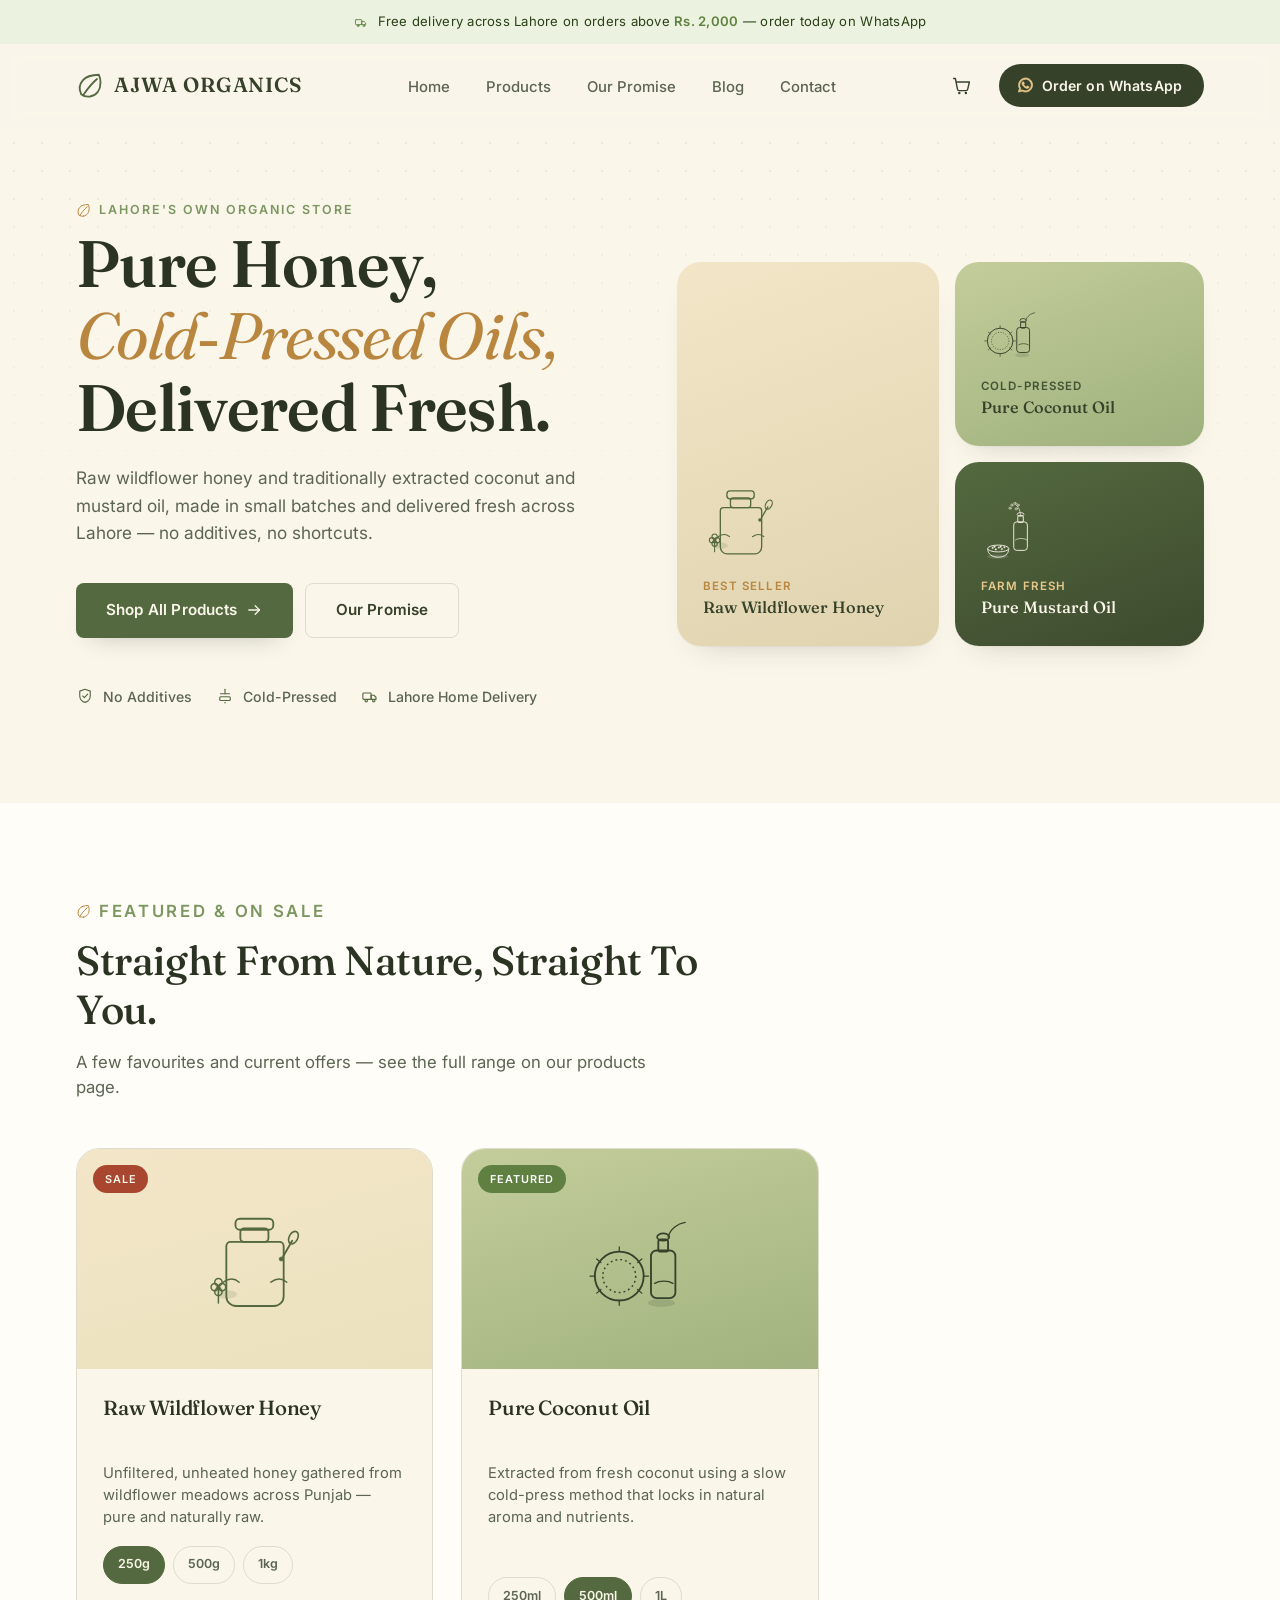
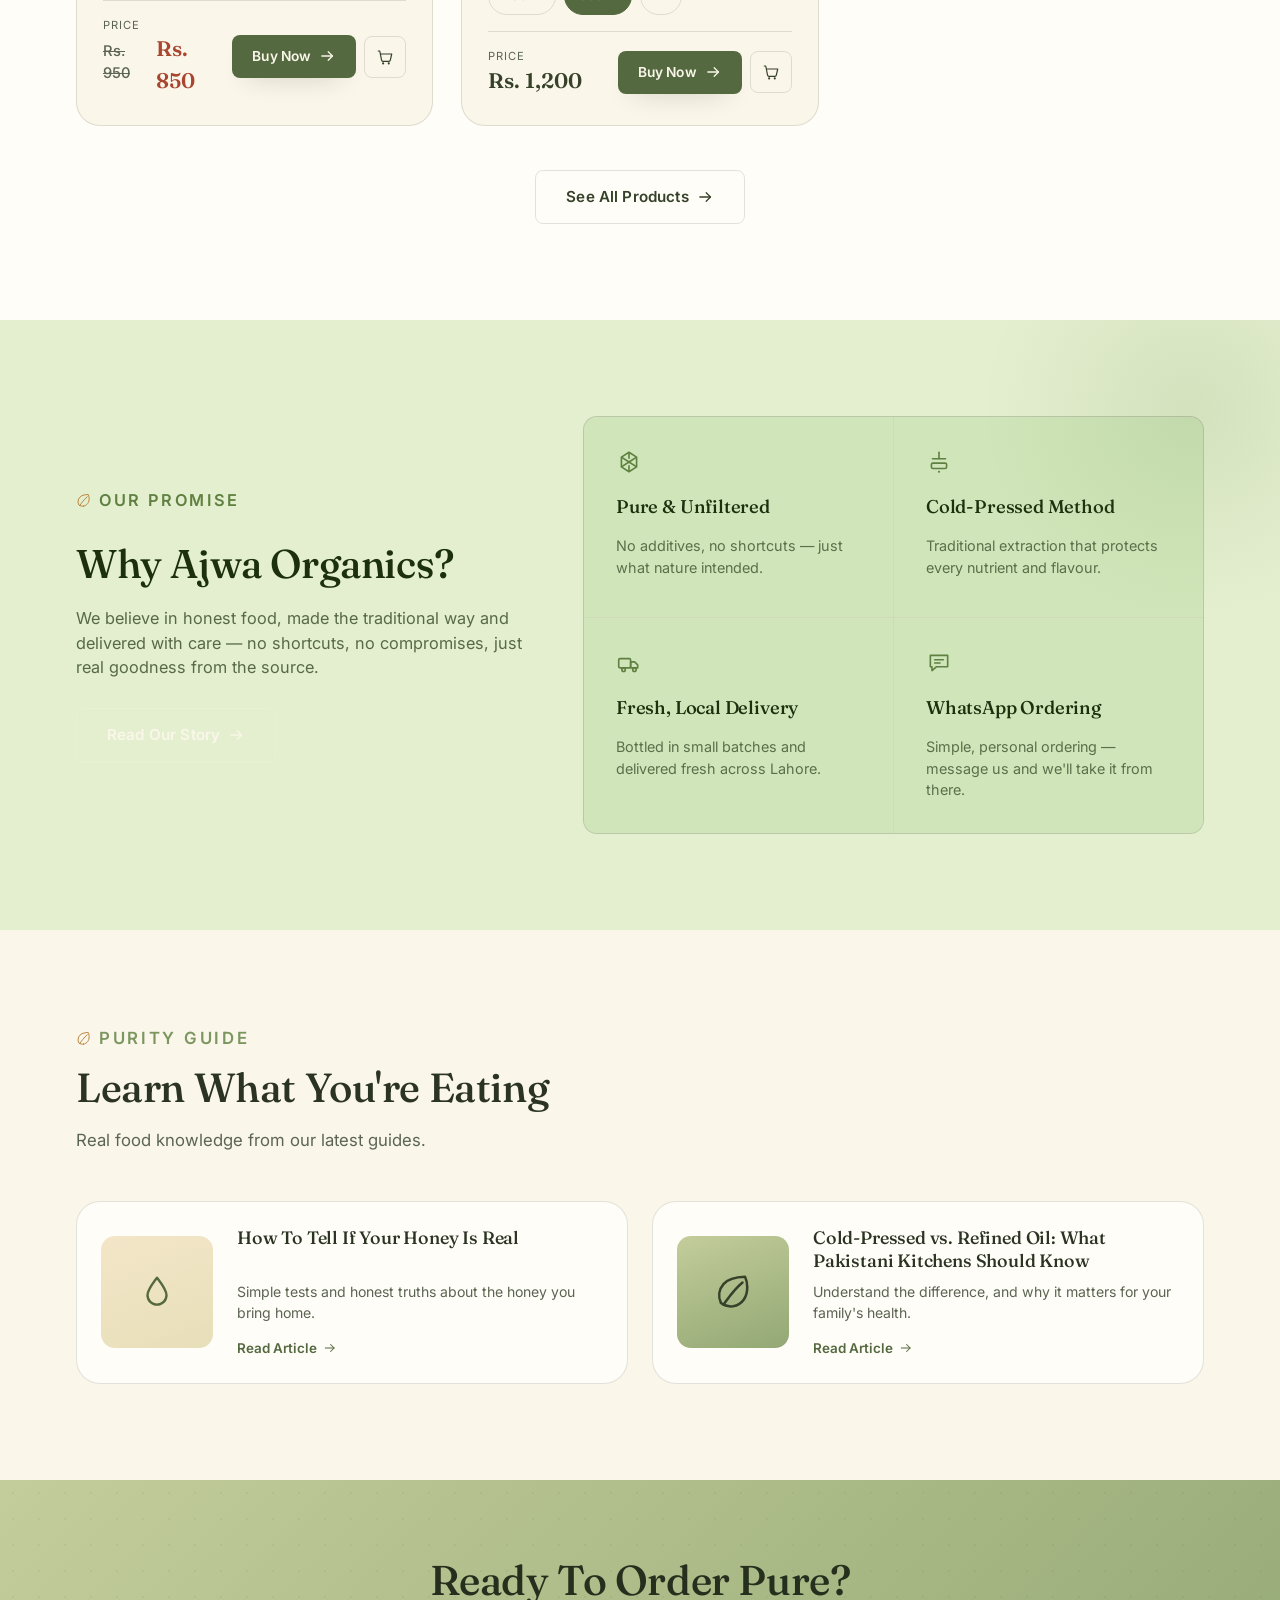
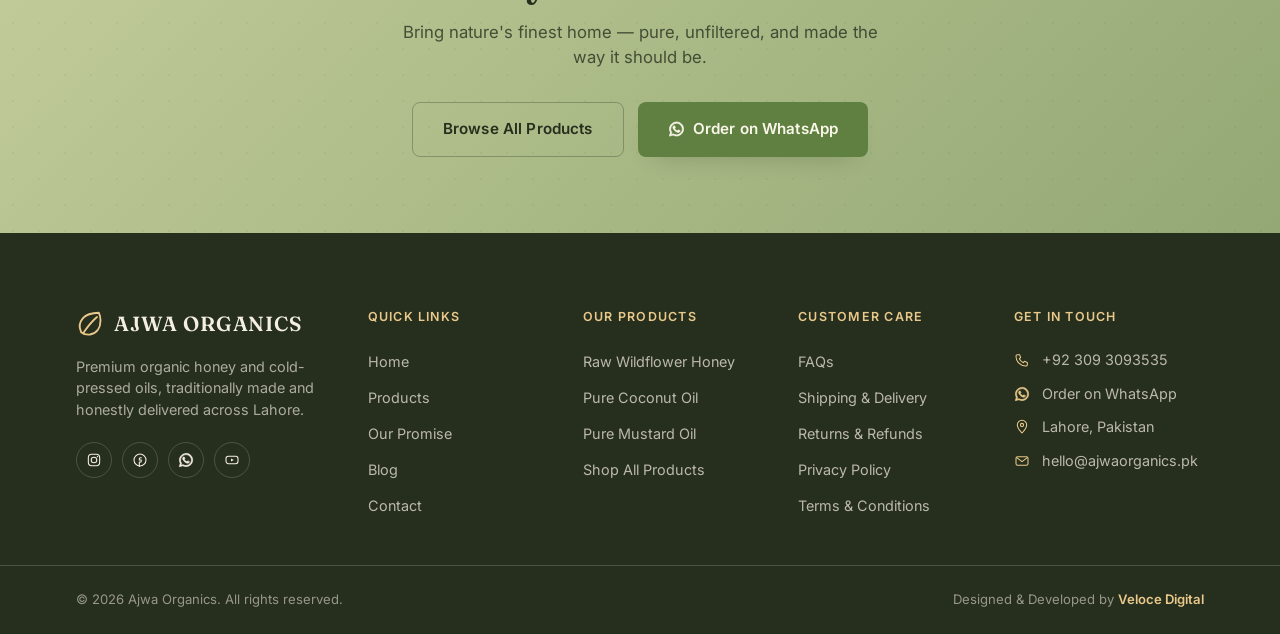
==== commit 688de24b: "Add files via upload" ====
--- a/index.html
+++ b/index.html
@@ -8,11 +8,16 @@
   nav + footer, so each new page "just works" once it exists.
 
     index.html                              <- this file (Homepage)
-    checkout.html                           <- cart + map + WhatsApp handoff
+    checkout.html                           <- DONE — cart + map + WhatsApp handoff
+    products.html                           <- DONE — full catalog (all products)
     our-story.html                          <- philosophy + quality standards
-    blog.html                               <- Purity Blog index
-    blog-how-to-tell-if-honey-is-real.html  <- article
-    blog-cold-pressed-vs-refined-oil.html   <- article
+    blog.html                               <- Purity Blog index (EN)
+    blog-how-to-tell-if-honey-is-real.html  <- article (EN)
+    blog-cold-pressed-vs-refined-oil.html   <- article (EN)
+    blog-ur/...                             <- Urdu mirror of the blog, once
+                                                it exists: same templates,
+                                                <html lang="ur" dir="rtl">,
+                                                see style.css section 14
     privacy-policy.html
     terms-conditions.html
     shipping-delivery.html
@@ -26,963 +31,74 @@
 
   HOW TO BUILD EACH NEW PAGE (keeps the whole site consistent):
    1. Duplicate this file, rename it to the filename above.
-   2. Keep the <head> styles, the announcement bar, <header>, and
-      <footer> 100% identical to this file — don't restyle per page.
+   2. Keep <head>'s <link> tags, the announcement bar, <header>,
+      and <footer> 100% identical to this file — don't restyle
+      per page. style.css and script.js are shared site-wide.
    3. Replace only the content inside <main>...</main>.
-   4. On the new page's own <header>, mark the matching nav <li> as
-      the active one for clarity (optional: add class="is-active").
-   5. Link back to this page using "index.html#section", not "#section"
-      — bare anchors only work on the page that defines that id.
-
-  Buy Now currently jumps straight to WhatsApp. The proposal's
-  checkout.html (with the map pin) would sit BEFORE that WhatsApp
-  step — worth deciding now whether Buy Now should route there
-  once it exists, or stay as a direct WhatsApp shortcut.
+   4. On the new page's own <header>, mark the matching nav <li>
+      as the active one for clarity (optional: add class="is-active").
+   5. Link back to this page using "index.html#section", not
+      "#section" — bare anchors only work on the page that
+      defines that id.
+   6. Publishing a page in Urdu? Set <html lang="ur" dir="rtl">
+      instead of editing component CSS — style.css section 14
+      already mirrors the shared components for RTL. For a short
+      Urdu snippet inside an otherwise-English page, wrap it in
+      class="urdu-content" instead.
+
+  Buy Now / "Order on WhatsApp" CTAs now route to checkout.html
+  (cart + delivery map + review) instead of jumping straight to
+  WhatsApp. WhatsApp is still the final step — checkout.html opens
+  a pre-filled wa.me message once the shopper confirms. The header's
+  small "Order on WhatsApp" pill (top-right, every page) is left as
+  a direct WhatsApp shortcut on purpose, for quick questions that
+  aren't a full order.
   ============================================================
 -->
-<html lang="en">
+<html lang="en" dir="ltr">
 <head>
-<meta charset="UTF-8">
-<meta name="viewport" content="width=device-width, initial-scale=1.0">
-<title>Ajwa Organics — Raw Honey &amp; Cold-Pressed Oils, Delivered Across Lahore</title>
-<meta name="description" content="Raw wildflower honey and traditionally cold-pressed coconut and mustard oil, made in small batches and delivered fresh across Lahore. No additives, no shortcuts.">
-<link rel="icon" href="data:image/svg+xml,%3Csvg xmlns='http://www.w3.org/2000/svg' viewBox='0 0 24 24'%3E%3Cpath fill='%2354693F' d='M12 2C8 3 4 6 3.2 11c-.8 5 2.3 9.6 7 10.8C9 17 9.6 11.4 13 7.4c2-2.3 5-3.6 7.8-3.6C19 1.8 15.4 1.2 12 2Z'/%3E%3C/svg%3E">
-<link rel="preconnect" href="https://fonts.googleapis.com">
-<link rel="preconnect" href="https://fonts.gstatic.com" crossorigin>
-<link href="https://fonts.googleapis.com/css2?family=Fraunces:ital,opsz,wght@0,9..144,300;0,9..144,400;0,9..144,500;0,9..144,600;0,9..144,700;1,9..144,400;1,9..144,500&family=Inter:wght@400;500;600;700&display=swap" rel="stylesheet">
-<style>
-  /* ============================================================
-     0. RESET
-  ============================================================ */
-  *, *::before, *::after { box-sizing: border-box; margin: 0; padding: 0; }
-  html { scroll-behavior: smooth; }
-  img, svg { display: block; max-width: 100%; }
-  a { color: inherit; text-decoration: none; }
-  ul { list-style: none; }
-  button { font: inherit; cursor: pointer; background: none; border: none; color: inherit; }
-  input { font: inherit; }
-
-  @media (prefers-reduced-motion: reduce) {
-    html { scroll-behavior: auto; }
-    *, *::before, *::after { animation-duration: 0.01ms !important; animation-iteration-count: 1 !important; transition-duration: 0.01ms !important; scroll-behavior: auto !important; }
-  }
-
-  /* ============================================================
-     1. DESIGN TOKENS — palette sourced from the approved swatches
-        (deep olive / forest / sage / moss / stone / cream + honey accent)
-  ============================================================ */
-  :root {
-    --c-cream:        #FAF6EA;
-    --c-cream-soft:   #F2ECD9;
-    --c-paper:        #FFFDF8;
-    --c-stone:        #DCCFAA;
-    --c-sand:         #E7DFB9;
-    --c-moss-light:   #C3CD9B;
-    --c-sage:         #93A874;
-    --c-moss:         #7C9660;
-    --c-forest:       #54693F;
-    --c-forest-dark:  #435334;
-    --c-olive:        #364129;
-    --c-olive-dark:   #262E1D;
-    --c-honey:        #B9863F;
-    --c-honey-light:  #E9C98B;
-    --c-honey-soft:   #F3E6C8;
-    --c-ink:          #2B3322;
-    --c-ink-soft:     #5B6552;
-    --c-cream-ink:    #F4EFE2;
-    --c-line:         rgba(54,65,41,0.14);
-    --c-line-light:   rgba(250,246,234,0.18);
-
-    --font-display: 'Fraunces', Georgia, serif;
-    --font-body: 'Inter', -apple-system, BlinkMacSystemFont, sans-serif;
-
-    --radius-sm: 8px;
-    --radius-md: 14px;
-    --radius-lg: 24px;
-    --radius-pill: 999px;
-
-    --shadow-soft: 0 28px 54px -30px rgba(38,46,29,0.4);
-    --shadow-tight: 0 12px 26px -16px rgba(38,46,29,0.32);
-    --shadow-card: 0 1px 0 rgba(54,65,41,0.04), 0 16px 32px -22px rgba(38,46,29,0.28);
-
-    --container-w: 1248px;
-    --ease: cubic-bezier(.22,.61,.36,1);
-  }
-
-  /* ============================================================
-     2. BASE TYPOGRAPHY
-  ============================================================ */
-  body {
-    font-family: var(--font-body);
-    background: var(--c-cream);
-    color: var(--c-ink);
-    line-height: 1.5; /* Baseline layout snap factor */
-    -webkit-font-smoothing: antialiased;
-    overflow-x: hidden;
-  }
-
-  h1, h2, h3, h4 {
-    font-family: var(--font-display);
-    color: var(--c-ink);
-    line-height: 1.2;
-    font-weight: 500;
-    letter-spacing: -0.01em;
-  }
-
-  p { color: var(--c-ink-soft); }
-
-  a:focus-visible,
-  button:focus-visible,
-  input:focus-visible {
-    outline: 2px solid var(--c-forest);
-    outline-offset: 3px;
-    border-radius: 4px;
-  }
-
-  .skip-link {
-    position: absolute;
-    left: -999px;
-    top: 0;
-    background: var(--c-olive);
-    color: var(--c-cream);
-    padding: 12px 20px;
-    z-index: 999;
-    border-radius: 0 0 8px 0;
-  }
-  .skip-link:focus { left: 0; }
-
-  /* ============================================================
-     3. LAYOUT UTILITIES
-  ============================================================ */
-  .container {
-    width: 100%;
-    max-width: var(--container-w);
-    margin: 0 auto;
-    padding: 0 24px;
-  }
-  @media (min-width: 768px)  { .container { padding: 0 40px; } }
-  @media (min-width: 1280px) { .container { padding: 0 60px; } }
-
-  .section { padding: 96px 0; }
-  .section--tight { padding: 72px 0; }
-  @media (max-width: 768px) {
-    .section { padding: 72px 0; }
-    .section--tight { padding: 48px 0; }
-  }
-
-  .section-head {
-    max-width: 640px;
-    margin-bottom: 48px;
-  }
-  .section-head--center { margin-left: auto; margin-right: auto; text-align: center; }
-
-  .eyebrow {
-    display: inline-flex;
-    align-items: center;
-    gap: 8px;
-    font-size: 0.78rem;
-    font-weight: 600;
-    letter-spacing: 0.16em;
-    text-transform: uppercase;
-    color: var(--c-moss);
-    margin-bottom: 12px;
-  }
-  .eyebrow .icon { width: 15px; height: 15px; color: var(--c-honey); flex-shrink: 0; }
-  .section-head--center .eyebrow { justify-content: center; }
-
-  .section-head h2 {
-    font-size: clamp(1.9rem, 1.3vw + 1.5rem, 2.7rem);
-    margin-bottom: 16px;
-  }
-  .section-head p { font-size: 1.05rem; max-width: 52ch; }
-  .section-head--center p { margin-left: auto; margin-right: auto; }
-
-  .icon { width: 22px; height: 22px; stroke: currentColor; }
-
-  .reveal {
-    opacity: 0;
-    transform: translateY(24px);
-    transition: opacity .7s var(--ease), transform .7s var(--ease);
-  }
-  .reveal.is-visible { opacity: 1; transform: translateY(0); }
-
-  /* ============================================================
-     4. BUTTONS
-  ============================================================ */
-  .btn {
-    display: inline-flex;
-    align-items: center;
-    justify-content: center;
-    gap: 8px;
-    font-family: var(--font-body);
-    font-weight: 600;
-    font-size: 0.95rem;
-    letter-spacing: 0.01em;
-    padding: 15px 30px;
-    border-radius: var(--radius-sm);
-    transition: transform .25s var(--ease), background .25s var(--ease), border-color .25s var(--ease), box-shadow .25s var(--ease), color .25s var(--ease);
-    white-space: nowrap;
-  }
-  .btn .icon { 
-    width: 17px; 
-    height: 17px; 
-    transform: translateY(-0.5px); /* Optical vertical alignment offset */
-  }
-
-  .btn--primary {
-    background: var(--c-forest);
-    color: var(--c-cream);
-    box-shadow: var(--shadow-tight);
-  }
-  .btn--primary:hover { background: var(--c-forest-dark); transform: translateY(-2px); box-shadow: var(--shadow-soft); }
-
-  .btn--outline {
-    background: transparent;
-    color: var(--c-olive);
-    border: 1.5px solid var(--c-line);
-  }
-  .btn--outline:hover { border-color: var(--c-forest); background: rgba(84,105,63,0.06); }
-
-  .btn--outline-light {
-    background: transparent;
-    color: var(--c-cream);
-    border: 1.5px solid var(--c-line-light);
-  }
-  .btn--outline-light:hover { border-color: var(--c-honey-light); background: rgba(250,246,234,0.08); }
-
-  .btn--whatsapp {
-    background: var(--c-olive);
-    color: var(--c-cream);
-    border-radius: var(--radius-pill);
-    padding: 11px 22px 11px 18px;
-    font-size: 0.88rem;
-  }
-  .btn--whatsapp:hover { background: var(--c-olive-dark); transform: translateY(-1px); }
-  .btn--whatsapp .icon { color: var(--c-honey-light); }
-  .btn--whatsapp .wa-short { display: none; }
-
-  .btn--block { width: 100%; }
-  .btn--sm { padding: 11px 20px; font-size: 0.86rem; }
-
-  /* ============================================================
-     5. ANNOUNCEMENT BAR
-  ============================================================ */
-  .announcement {
-    background: var(--c-olive);
-    color: var(--c-cream-ink);
-  }
-  .announcement .container {
-    display: flex;
-    align-items: center;
-    justify-content: center;
-    flex-wrap: wrap;
-    row-gap: 4px;
-    gap: 10px;
-    padding-top: 12px;
-    padding-bottom: 12px;
-    font-size: 0.82rem;
-    letter-spacing: 0.02em;
-    text-align: center;
-  }
-  .announcement strong { color: var(--c-honey-light); font-weight: 600; }
-  .announcement .icon { width: 14px; height: 14px; color: var(--c-honey-light); flex-shrink: 0; }
-
-  /* ============================================================
-     6. HEADER
-  ============================================================ */
-  .site-header {
-    position: sticky;
-    top: 0;
-    z-index: 100;
-    background: rgba(250,246,234,0.9);
-    backdrop-filter: blur(10px);
-    -webkit-backdrop-filter: blur(10px);
-    border-bottom: 1px solid transparent;
-    transition: border-color .3s var(--ease), box-shadow .3s var(--ease), background-color .3s var(--ease);
-  }
-  .site-header.is-scrolled {
-    background: var(--c-cream);
-    border-bottom-color: var(--c-line);
-    box-shadow: 0 8px 24px -20px rgba(38,46,29,0.4);
-  }
-  .site-header .container {
-    display: flex;
-    align-items: center;
-    justify-content: space-between;
-    gap: 24px;
-    height: 84px;
-  }
-
-  .brand {
-    display: inline-flex;
-    align-items: center;
-    gap: 10px;
-    flex-shrink: 0;
-  }
-  .brand .icon { width: 28px; height: 28px; color: var(--c-forest); }
-  .brand-word {
-    font-family: var(--font-display);
-    font-size: 1.28rem;
-    font-weight: 600;
-    letter-spacing: 0.04em;
-    color: var(--c-olive);
-    text-transform: uppercase;
-  }
-
-  .main-nav { display: none; }
-  .main-nav ul { display: flex; align-items: center; gap: 36px; }
-  .main-nav a {
-    font-size: 0.93rem;
-    font-weight: 500;
-    color: var(--c-ink-soft);
-    position: relative;
-    padding: 6px 0;
-    transition: color .2s var(--ease);
-  }
-  .main-nav a::after {
-    content: "";
-    position: absolute;
-    left: 0; right: 100%;
-    bottom: 0;
-    height: 1.5px;
-    background: var(--c-honey);
-    transition: right .3s var(--ease);
-  }
-  .main-nav a:hover { color: var(--c-olive); }
-  .main-nav a:hover::after { right: 0; }
-
-  .header-actions { display: flex; align-items: center; gap: 18px; }
-  .icon-btn {
-    display: inline-flex;
-    align-items: center;
-    justify-content: center;
-    width: 38px; height: 38px;
-    color: var(--c-olive);
-    border-radius: var(--radius-pill);
-    transition: background .2s var(--ease);
-  }
-  .icon-btn:hover { background: var(--c-cream-soft); }
-  .icon-btn .icon { width: 21px; height: 21px; }
-
-  .nav-toggle {
-    display: inline-flex;
-    width: 38px; height: 38px;
-    align-items: center; justify-content: center;
-    color: var(--c-olive);
-  }
-  .nav-toggle .icon { width: 24px; height: 24px; }
-  .nav-toggle .icon-close { display: none; }
-
-  .mobile-nav {
-    position: fixed;
-    inset: 84px 0 0 0;
-    background: var(--c-cream);
-    z-index: 99;
-    padding: 28px 24px 40px;
-    transform: translateY(-12px);
-    opacity: 0;
-    pointer-events: none;
-    transition: opacity .25s var(--ease), transform .25s var(--ease);
-    overflow-y: auto;
-  }
-  .mobile-nav.is-open { opacity: 1; transform: translateY(0); pointer-events: auto; }
-  .mobile-nav ul { display: flex; flex-direction: column; gap: 4px; }
-  .mobile-nav a {
-    display: block;
-    font-family: var(--font-display);
-    font-size: 1.5rem;
-    padding: 14px 4px;
-    border-bottom: 1px solid var(--c-line);
-    color: var(--c-olive);
-  }
-  .mobile-nav .btn { margin-top: 28px; }
-
-  body.nav-open .nav-toggle .icon-menu { display: none; }
-  body.nav-open .nav-toggle .icon-close { display: block; }
-  body.nav-open { overflow: hidden; }
-
-  @media (min-width: 1024px) {
-    .main-nav { display: block; }
-    .mobile-nav, .nav-toggle { display: none; }
-  }
-
-  /* ============================================================
-     7. HERO
-  ============================================================ */
-  .hero {
-    position: relative;
-    background: var(--c-cream);
-    overflow: hidden;
-    padding: 72px 0 96px;
-  }
-  .hero::before {
-    content: "";
-    position: absolute;
-    inset: 0;
-    background-image: radial-gradient(circle, var(--c-stone) 1.3px, transparent 1.3px);
-    background-size: 28px 28px;
-    opacity: 0.35;
-    -webkit-mask-image: linear-gradient(to bottom, black, transparent 75%);
-    mask-image: linear-gradient(to bottom, black, transparent 75%);
-    pointer-events: none;
-  }
-  .hero .container {
-    position: relative;
-    display: grid;
-    grid-template-columns: 1fr;
-    gap: 48px;
-    align-items: center;
-  }
-  @media (min-width: 1024px) {
-    .hero .container { grid-template-columns: 1.05fr 1fr; gap: 48px; }
-  }
-
-  .hero-copy {
-    max-width: 560px;
-    display: flex;
-    flex-direction: column;
-    align-items: flex-start;
-  }
-
-  .hero-copy .eyebrow {
-    margin-bottom: 12px;
-  }
-
-  .hero-title {
-    display: flex;
-    flex-direction: column;
-    gap: 6px; /* Bypasses font baseline estimation to standardize inter-line rhythm gap */
-    font-size: clamp(2.5rem, 3.3vw + 1.6rem, 4.1rem);
-    line-height: 1; /* Locked baseline values */
-    margin-bottom: 24px;
-  }
-  .hero-title span { display: block; }
-  .hero-title .accent {
-    font-style: italic;
-    font-weight: 400;
-    color: var(--c-honey);
-  }
-  .hero-title .weight { font-weight: 600; }
-
-  .hero-sub {
-    font-size: 1.08rem;
-    line-height: 1.6;
-    max-width: 46ch;
-    margin-bottom: 36px;
-  }
-
-  .hero-ctas {
-    display: flex;
-    flex-wrap: wrap;
-    gap: 12px;
-    margin-bottom: 48px;
-  }
-
-  .trust-points {
-    display: flex;
-    flex-wrap: wrap;
-    gap: 16px 24px;
-  }
-  .trust-point {
-    display: inline-flex;
-    align-items: center;
-    gap: 9px;
-    font-size: 0.88rem;
-    font-weight: 500;
-    color: var(--c-ink-soft);
-  }
-  .trust-point .icon { width: 18px; height: 18px; color: var(--c-forest); flex-shrink: 0; }
-
-  /* Hero visual collage */
-  .hero-visual {
-    display: grid;
-    grid-template-columns: 1.05fr 1fr;
-    grid-template-rows: minmax(184px, 1fr) minmax(184px, 1fr);
-    gap: 16px;
-    position: relative;
-  }
-  .visual-card {
-    border-radius: var(--radius-lg);
-    padding: 26px;
-    display: flex;
-    flex-direction: column;
-    justify-content: flex-end;
-    gap: 14px;
-    min-height: 180px;
-    box-shadow: var(--shadow-card);
-    position: relative;
-    overflow: hidden;
-  }
-  .visual-card .icon-figure { width: 76px; height: 88px; }
-  .visual-card .icon-figure .icon { width: 100%; height: 100%; }
-  .visual-card-label {
-    font-family: var(--font-display);
-    font-size: 1.02rem;
-    font-weight: 500;
-  }
-  .visual-card-tag {
-    font-size: 0.72rem;
-    font-weight: 600;
-    letter-spacing: 0.1em;
-    text-transform: uppercase;
-  }
-
-  .visual-card--honey {
-    grid-column: 1; grid-row: 1 / 3;
-    background: linear-gradient(160deg, var(--c-honey-soft), var(--c-stone) 120%);
-    color: var(--c-olive);
-  }
-  .visual-card--honey .visual-card-tag { color: var(--c-honey); }
-  .visual-card--honey .visual-card-label { color: var(--c-olive); }
-  .visual-card--honey .icon-figure { color: var(--c-forest); }
-
-  .visual-card--coconut {
-    grid-column: 2; grid-row: 1;
-    background: linear-gradient(160deg, var(--c-moss-light), var(--c-sage) 130%);
-    color: var(--c-olive);
-    min-height: 184px;
-  }
-  .visual-card--coconut .visual-card-tag { color: var(--c-forest-dark); }
-  .visual-card--coconut .visual-card-label { color: var(--c-olive); }
-  .visual-card--coconut .icon-figure { color: var(--c-olive); width: 60px; height: 64px; }
-
-  .visual-card--mustard {
-    grid-column: 2; grid-row: 2;
-    background: linear-gradient(160deg, var(--c-forest), var(--c-olive) 130%);
-    color: var(--c-cream);
-    min-height: 184px;
-  }
-  .visual-card--mustard .visual-card-tag { color: var(--c-honey-light); }
-  .visual-card--mustard .visual-card-label { color: var(--c-cream); }
-  .visual-card--mustard .icon-figure { color: var(--c-cream-ink); width: 58px; height: 62px; }
-
-  /* ============================================================
-     8. PRODUCTS
-  ============================================================ */
-  .products { background: var(--c-paper); }
-
-  .product-grid {
-    display: grid;
-    grid-template-columns: 1fr;
-    gap: 28px;
-  }
-  @media (min-width: 720px)  { .product-grid { grid-template-columns: repeat(2, 1fr); } }
-  @media (min-width: 1040px) { .product-grid { grid-template-columns: repeat(3, 1fr); } }
-
-  .product-card {
-    background: var(--c-cream);
-    border: 1px solid var(--c-line);
-    border-radius: var(--radius-lg);
-    overflow: hidden;
-    display: flex;
-    flex-direction: column;
-    transition: transform .3s var(--ease), box-shadow .3s var(--ease);
-  }
-  .product-card:hover { transform: translateY(-5px); box-shadow: var(--shadow-soft); }
-
-  .product-media {
-    position: relative;
-    height: 220px;
-    display: flex;
-    align-items: center;
-    justify-content: center;
-  }
-  .product-media .icon-figure { width: 108px; height: 122px; }
-  .product-media .icon-figure .icon { width: 100%; height: 100%; }
-
-  .product-media--honey   { background: linear-gradient(165deg, var(--c-honey-soft), var(--c-sand) 140%); }
-  .product-media--honey .icon-figure { color: var(--c-forest); }
-  .product-media--coconut { background: linear-gradient(165deg, var(--c-moss-light), var(--c-sage) 140%); }
-  .product-media--coconut .icon-figure { color: var(--c-olive); }
-  .product-media--mustard { background: linear-gradient(165deg, var(--c-forest), var(--c-olive) 140%); }
-  .product-media--mustard .icon-figure { color: var(--c-honey-light); }
-  .product-badge.is-mustard { background: var(--c-cream-ink); color: var(--c-olive-dark); }
-
-  .product-badge {
-    position: absolute;
-    top: 16px; left: 16px;
-    background: var(--c-olive);
-    color: var(--c-cream-ink);
-    font-size: 0.68rem;
-    font-weight: 600;
-    letter-spacing: 0.08em;
-    text-transform: uppercase;
-    padding: 6px 12px;
-    border-radius: var(--radius-pill);
-  }
-  .product-badge.is-honey { background: var(--c-honey); color: var(--c-olive-dark); }
-
-  .product-body {
-    padding: 26px 26px 28px;
-    display: flex;
-    flex-direction: column;
-    flex-grow: 1;
-  }
-  .product-body h3 { 
-    font-size: 1.28rem; 
-    line-height: 1.3;
-    min-height: 3.4rem; /* Exactly matches 2 lines of text height */
-    display: flex;
-    align-items: flex-start;
-    margin-bottom: 12px;
-  }
-  .product-body p { 
-    font-size: 0.92rem; 
-    line-height: 1.5; 
-    min-height: 4.5rem; /* Exactly matches 3 lines of text height */
-    margin-bottom: 12px;
-  }
-
-  .size-pills { 
-    display: flex; 
-    flex-wrap: wrap; 
-    gap: 8px; 
-    min-height: 38px; 
-    margin-top: auto; 
-    margin-bottom: 16px;
-  }
-  .size-pill {
-    font-size: 0.78rem;
-    font-weight: 600;
-    padding: 7px 14px;
-    border-radius: var(--radius-pill);
-    border: 1.5px solid var(--c-line);
-    color: var(--c-ink-soft);
-    transition: all .2s var(--ease);
-  }
-  .size-pill:hover { border-color: var(--c-moss); }
-  .size-pill[aria-pressed="true"] {
-    background: var(--c-forest);
-    border-color: var(--c-forest);
-    color: var(--c-cream);
-  }
-
-  .product-footer {
-    padding-top: 16px;
-    border-top: 1px solid var(--c-line);
-    display: flex;
-    align-items: center;
-    justify-content: space-between;
-    gap: 12px;
-  }
-  .product-price { display: flex; flex-direction: column; }
-  .product-price .label { font-size: 0.7rem; color: var(--c-ink-soft); text-transform: uppercase; letter-spacing: 0.08em; }
-  .product-price .amount { font-family: var(--font-display); font-size: 1.32rem; font-weight: 600; color: var(--c-olive); }
-
-  /* ============================================================
-     9. WHY AJWA ORGANICS (dark band)
-  ============================================================ */
-  .promise {
-    background: var(--c-olive);
-    color: var(--c-cream-ink);
-    position: relative;
-    overflow: hidden;
-  }
-  .promise::after {
-    content: "";
-    position: absolute;
-    right: -120px; top: -120px;
-    width: 420px; height: 420px;
-    border-radius: 50%;
-    background: radial-gradient(circle, rgba(185,134,63,0.18), transparent 70%);
-    pointer-events: none;
-  }
-  .promise .container {
-    position: relative;
-    display: grid;
-    grid-template-columns: 1fr;
-    gap: 48px;
-  }
-  @media (min-width: 920px) {
-    .promise .container { grid-template-columns: 0.85fr 1.15fr; align-items: center; }
-  }
-
-  .promise-intro .eyebrow { color: var(--c-honey-light); }
-  .promise-intro h2 {
-    color: var(--c-cream-ink);
-    font-size: clamp(1.9rem, 1.6vw + 1.4rem, 2.5rem);
-    margin-bottom: 18px;
-  }
-  .promise-intro p {
-    color: rgba(244,239,226,0.78);
-    font-size: 1.02rem;
-    max-width: 46ch;
-    margin-bottom: 28px;
-  }
-
-  .feature-grid {
-    display: grid;
-    grid-template-columns: 1fr;
-    gap: 1px;
-    background: var(--c-line-light);
-    border: 1px solid var(--c-line-light);
-    border-radius: var(--radius-md);
-    overflow: hidden;
-  }
-  @media (min-width: 560px) {
-    .feature-grid { grid-template-columns: 1fr 1fr; }
-  }
-  .feature-item {
-    background: var(--c-olive);
-    padding: 32px; /* 8px baseline alignment grid */
-    display: flex;
-    flex-direction: column;
-    gap: 16px; /* standard 16px baseline layout flow */
-  }
-  .feature-item .icon { width: 26px; height: 26px; color: var(--c-honey-light); margin-bottom: 4px; }
-  .feature-item h3 { 
-    color: var(--c-cream-ink); 
-    font-size: 1.15rem; 
-    font-weight: 500; 
-    line-height: 1.3;
-    min-height: 1.5rem;
-  }
-  .feature-item p { 
-    color: rgba(244,239,226,0.72); 
-    font-size: 0.9rem; 
-    line-height: 1.5; 
-    min-height: 3.1rem; /* Exactly 2 lines of text height inside columns */
-  }
-
-  /* ============================================================
-     10. BLOG / PURITY GUIDE
-  ============================================================ */
-  .blog { background: var(--c-cream); }
-
-  .blog-grid {
-    display: grid;
-    grid-template-columns: 1fr;
-    gap: 24px;
-  }
-  @media (min-width: 760px) { .blog-grid { grid-template-columns: 1fr 1fr; } }
-
-  .blog-card {
-    display: grid;
-    grid-template-columns: 112px 1fr; /* aligned 8px baseline (14 * 8px) */
-    gap: 24px; /* aligned rhythm gap */
-    background: var(--c-paper);
-    border: 1px solid var(--c-line);
-    border-radius: var(--radius-lg);
-    padding: 24px; /* clean 24px symmetrical padding blocks */
-    align-items: center;
-    transition: box-shadow .3s var(--ease), transform .3s var(--ease);
-  }
-  .blog-card:hover { box-shadow: var(--shadow-tight); transform: translateY(-3px); }
-  @media (max-width: 480px) {
-    .blog-card { grid-template-columns: 1fr; }
-  }
-
-  .blog-thumb {
-    width: 100%;
-    aspect-ratio: 1 / 1;
-    border-radius: var(--radius-md);
-    display: flex;
-    align-items: center;
-    justify-content: center;
-  }
-  .blog-thumb.tone-a { background: linear-gradient(160deg, var(--c-honey-soft), var(--c-sand)); color: var(--c-forest); }
-  .blog-thumb.tone-b { background: linear-gradient(160deg, var(--c-moss-light), var(--c-sage)); color: var(--c-olive); }
-  .blog-thumb .icon { width: 38px; height: 38px; }
-
-  .blog-content h3 { font-size: 1.12rem; margin-bottom: 8px; line-height: 1.3; min-height: 2.6em; /* = 2 lines at this line-height; em (not rem) so it tracks the h3's own font-size */ }
-  .blog-content p { font-size: 0.88rem; margin-bottom: 12px; }
-  .blog-link {
-    display: inline-flex;
-    align-items: center;
-    gap: 6px;
-    font-size: 0.84rem;
-    font-weight: 600;
-    color: var(--c-forest);
-  }
-  .blog-link .icon { width: 14px; height: 14px; transition: transform .2s var(--ease); }
-  .blog-link:hover .icon { transform: translateX(3px); }
-
-  /* ============================================================
-     11. FINAL CTA BAND
-  ============================================================ */
-  .cta-band {
-    background: linear-gradient(135deg, var(--c-moss-light) 0%, var(--c-sage) 100%);
-    color: var(--c-olive-dark);
-    position: relative;
-    overflow: hidden;
-  }
-  .cta-band::before {
-    content: "";
-    position: absolute;
-    inset: 0;
-    background-image: radial-gradient(circle, rgba(54,65,41,0.12) 1.4px, transparent 1.4px);
-    background-size: 26px 26px;
-    opacity: 0.5;
-  }
-  .cta-band .container {
-    position: relative;
-    text-align: center;
-    display: flex;
-    flex-direction: column;
-    align-items: center;
-    padding-top: 76px;
-    padding-bottom: 76px;
-  }
-  .cta-band h2 {
-    color: var(--c-olive-dark);
-    font-size: clamp(1.9rem, 1.8vw + 1.3rem, 2.6rem);
-    margin-bottom: 14px;
-  }
-  .cta-band p {
-    color: rgba(38,46,29,0.78);
-    font-size: 1.05rem;
-    max-width: 46ch;
-    margin-bottom: 32px;
-  }
-  .cta-band-actions { display: flex; flex-wrap: wrap; gap: 14px; justify-content: center; }
-  .cta-band .btn--outline { color: var(--c-olive-dark); border-color: rgba(38,46,29,0.3); }
-  .cta-band .btn--outline:hover { background: rgba(38,46,29,0.08); border-color: var(--c-olive-dark); }
-  .cta-band .btn--primary { background: var(--c-olive); color: var(--c-cream); }
-  .cta-band .btn--primary:hover { background: var(--c-olive-dark); }
-
-  /* ============================================================
-     12. FOOTER
-  ============================================================ */
-  .site-footer { background: var(--c-olive-dark); color: rgba(244,239,226,0.82); }
-  .footer-top { padding-top: 76px; padding-bottom: 48px; }
-  .footer-grid {
-    display: grid;
-    grid-template-columns: 1fr;
-    gap: 44px;
-    align-items: start; /* Standardizes all visual start heights vertically across columns */
-  }
-  @media (min-width: 700px)  { .footer-grid { grid-template-columns: 1.3fr 1fr 1fr; } }
-  @media (min-width: 1024px) { .footer-grid { grid-template-columns: 1.3fr 0.9fr 0.9fr 0.9fr 1fr; } }
-
-  .footer-brand .brand { margin-bottom: 16px; }
-  .footer-brand .brand .icon { color: var(--c-honey-light); }
-  .footer-brand .brand-word { color: var(--c-cream-ink); max-width: none; overflow: visible; white-space: normal; }
-  .footer-brand p { color: rgba(244,239,226,0.65); font-size: 0.9rem; max-width: 30ch; margin-bottom: 22px; }
-
-  .social-row { display: flex; gap: 10px; }
-  .social-link {
-    width: 36px; height: 36px;
-    display: inline-flex; align-items: center; justify-content: center;
-    border: 1px solid var(--c-line-light);
-    border-radius: var(--radius-pill);
-    color: var(--c-cream-ink);
-    transition: background .2s var(--ease), border-color .2s var(--ease);
-  }
-  .social-link .icon { width: 16px; height: 16px; }
-  .social-link:hover { background: var(--c-forest); border-color: var(--c-forest); }
-
-  .footer-col h4 {
-    font-family: var(--font-body);
-    font-size: 0.78rem;
-    font-weight: 600;
-    letter-spacing: 0.1em;
-    text-transform: uppercase;
-    color: var(--c-honey-light);
-    margin-bottom: 24px; /* standardized scale alignment */
-    line-height: 1.3;
-    min-height: 1.3em;
-  }
-  .footer-col ul { display: flex; flex-direction: column; gap: 12px; }
-  .footer-col a { font-size: 0.9rem; color: rgba(244,239,226,0.72); line-height: 1.5; transition: color .2s var(--ease); }
-  .footer-col a:hover { color: var(--c-cream-ink); }
-
-  .footer-contact li { 
-    display: grid; 
-    grid-template-columns: auto 1fr; 
-    align-items: start; 
-    gap: 12px; 
-    font-size: 0.9rem; 
-    line-height: 1.5; 
-    color: rgba(244,239,226,0.72); 
-  }
-  .footer-contact .icon { 
-    width: 16px; 
-    height: 16px; 
-    color: var(--c-honey-light); 
-    flex-shrink: 0; 
-    margin-top: calc((1.5em - 16px) / 2); /* Centers icon with first line-height baseline regardless of scale */
-  }
-  .footer-contact a:hover { color: var(--c-cream-ink); }
-
-  .footer-bottom {
-    border-top: 1px solid var(--c-line-light);
-    padding: 24px 0;
-  }
-  .footer-bottom .container {
-    display: flex;
-    flex-wrap: wrap;
-    gap: 10px;
-    align-items: center;
-    justify-content: space-between;
-    font-size: 0.82rem;
-    color: rgba(244,239,226,0.55);
-  }
-  .footer-bottom a { color: var(--c-honey-light); font-weight: 600; }
-  .footer-bottom a:hover { color: var(--c-cream-ink); }
-
-  /* ============================================================
-     13. MOBILE OPTIMIZATION
-  ============================================================ */
-
-  /* --- Header: stop overflow, keep the menu button on-screen --- */
-  @media (max-width: 1023px) {
-    .site-header .container { gap: 10px; }
-    .header-actions { gap: 8px; }
-    /* Cart shortcut is decorative (same destination as "Products" in
-       the menu) — hide it on mobile so the WhatsApp button and the
-       menu button always have room and are never pushed off-canvas. */
-    .header-actions .icon-btn { display: none; }
-    .btn--whatsapp { padding: 10px 16px 10px 13px; font-size: 0.82rem; gap: 7px; }
-  }
-
-  @media (max-width: 480px) {
-    .brand-word { font-size: 1rem; max-width: 50vw; overflow: hidden; text-overflow: ellipsis; white-space: nowrap; }
-    .btn--whatsapp .wa-full { display: none; }
-    .btn--whatsapp .wa-short { display: inline; }
-    .btn--whatsapp { padding: 10px 14px; }
-    .trust-points { flex-direction: column; gap: 12px; }
-  }
-
-  /* Safety net for the smallest real-world phones (iPhone SE etc.) */
-  @media (max-width: 360px) {
-    .site-header .container { gap: 8px; }
-    .header-actions { gap: 6px; }
-    .brand .icon { width: 24px; height: 24px; }
-    .brand-word { font-size: 0.92rem; max-width: 32vw; }
-    .btn--whatsapp { padding: 9px 12px; font-size: 0.78rem; }
-    .nav-toggle { width: 34px; height: 34px; }
-    .nav-toggle .icon { width: 22px; height: 22px; }
-  }
-
-  /* --- Hero collage: at ≤540px the honey card only filled the left
-     column, leaving an empty, wasted cell beside it. Let it span the
-     full width on top instead, with coconut + mustard below — same
-     three cards, same colors, no dead space. --- */
-  @media (max-width: 540px) {
-    .hero-visual { grid-template-columns: 1fr 1fr; }
-    .visual-card { min-height: 150px; padding: 20px; }
-    .visual-card--honey { grid-column: 1 / 3; grid-row: 1; min-height: 130px; }
-    .visual-card--coconut { grid-column: 1; grid-row: 2; }
-    .visual-card--mustard { grid-column: 2; grid-row: 2; }
-  }
-
-  /* --- Full-width CTA buttons on small phones: easier to tap, and
-     stacking reads cleaner than two half-width buttons squeezed
-     side by side. Same button styles/colors, just full-width. --- */
-  @media (max-width: 480px) {
-    .hero-ctas, .cta-band-actions { flex-direction: column; align-items: stretch; }
-    .hero-ctas .btn, .cta-band-actions .btn { width: 100%; }
-  }
-
-  @media (max-width: 600px) {
-    .footer-bottom .container { flex-direction: column; align-items: flex-start; }
-  }
-
-  @media (max-width: 360px) {
-    .product-footer { flex-direction: column; align-items: stretch; }
-    .product-footer .btn { width: 100%; justify-content: center; }
-  }
-</style>
+  <meta charset="UTF-8">
+  <meta name="viewport" content="width=device-width, initial-scale=1.0">
+  <title>Ajwa Organics — Raw Honey &amp; Cold-Pressed Oils, Delivered Across Lahore</title>
+  <meta name="description" content="Raw wildflower honey and traditionally cold-pressed coconut and mustard oil, made in small batches and delivered fresh across Lahore. No additives, no shortcuts.">
+  <meta name="robots" content="index, follow">
+  <meta name="theme-color" content="#54693F">
+  <link rel="canonical" href="https://ajwaorganics.pk/">
+
+  <!-- Open Graph / Facebook -->
+  <meta property="og:type" content="website">
+  <meta property="og:url" content="https://ajwaorganics.pk/">
+  <meta property="og:site_name" content="Ajwa Organics">
+  <meta property="og:locale" content="en_PK">
+  <meta property="og:title" content="Ajwa Organics — Raw Honey &amp; Cold-Pressed Oils, Delivered Across Lahore">
+  <meta property="og:description" content="Raw wildflower honey and traditionally cold-pressed coconut and mustard oil, made in small batches and delivered fresh across Lahore. No additives, no shortcuts.">
+  <meta property="og:image" content="https://ajwaorganics.pk/assets/og-image.jpg">
+
+  <!-- Twitter -->
+  <meta name="twitter:card" content="summary_large_image">
+  <meta name="twitter:title" content="Ajwa Organics — Raw Honey &amp; Cold-Pressed Oils, Delivered Across Lahore">
+  <meta name="twitter:description" content="Raw wildflower honey and traditionally cold-pressed coconut and mustard oil, made in small batches and delivered fresh across Lahore.">
+  <meta name="twitter:image" content="https://ajwaorganics.pk/assets/og-image.jpg">
+
+  <!--
+    Bilingual prep: once blog.html / blog-ur/ both exist, list both
+    language versions of each page here so search engines connect
+    them, e.g. on a given article:
+      <link rel="alternate" hreflang="en" href="https://ajwaorganics.pk/blog-how-to-tell-if-honey-is-real.html">
+      <link rel="alternate" hreflang="ur" href="https://ajwaorganics.pk/blog-ur/how-to-tell-if-honey-is-real.html">
+      <link rel="alternate" hreflang="x-default" href="https://ajwaorganics.pk/blog-how-to-tell-if-honey-is-real.html">
+  -->
+
+  <link rel="icon" href="data:image/svg+xml,%3Csvg xmlns='http://www.w3.org/2000/svg' viewBox='0 0 24 24'%3E%3Cpath fill='%2354693F' d='M12 2C8 3 4 6 3.2 11c-.8 5 2.3 9.6 7 10.8C9 17 9.6 11.4 13 7.4c2-2.3 5-3.6 7.8-3.6C19 1.8 15.4 1.2 12 2Z'/%3E%3C/svg%3E">
+
+  <link rel="preconnect" href="https://fonts.googleapis.com">
+  <link rel="preconnect" href="https://fonts.gstatic.com" crossorigin>
+  <!-- Noto Nastaliq Urdu is loaded site-wide now (small + cached
+       once visited) so it's already warm whenever the bilingual
+       blog ships — see style.css section 14 / .urdu-content. -->
+  <link href="https://fonts.googleapis.com/css2?family=Fraunces:ital,opsz,wght@0,9..144,300;0,9..144,400;0,9..144,500;0,9..144,600;0,9..144,700;1,9..144,400;1,9..144,500&family=Inter:wght@400;500;600;700&family=Noto+Nastaliq+Urdu:wght@400;500;600;700&display=swap" rel="stylesheet">
+
+  <link rel="stylesheet" href="assets/css/style.css">
 </head>
 <body>
 
@@ -1156,7 +272,7 @@
     <nav class="main-nav" aria-label="Primary">
       <ul>
         <li><a href="index.html">Home</a></li>
-        <li><a href="index.html#products">Products</a></li>
+        <li><a href="products.html">Products</a></li>
         <li><a href="index.html#promise">Our Promise</a></li>
         <li><a href="index.html#blog">Blog</a></li>
         <li><a href="index.html#contact">Contact</a></li>
@@ -1164,8 +280,9 @@
     </nav>
 
     <div class="header-actions">
-      <a href="index.html#products" class="icon-btn" aria-label="View products">
+      <a href="checkout.html" class="icon-btn" aria-label="View cart and checkout">
         <svg class="icon" aria-hidden="true"><use href="#icon-cart"></use></svg>
+        <span class="cart-badge" id="cart-badge" hidden>0</span>
       </a>
       <a href="https://wa.me/923093093535?text=Hi%2C%20I%27d%20like%20to%20know%20more%20about%20your%20products." class="btn btn--whatsapp" target="_blank" rel="noopener">
         <svg class="icon" aria-hidden="true"><use href="#icon-whatsapp"></use></svg>
@@ -1183,7 +300,7 @@
 <nav class="mobile-nav" id="mobile-nav" aria-label="Mobile">
   <ul>
     <li><a href="index.html">Home</a></li>
-    <li><a href="index.html#products">Products</a></li>
+    <li><a href="products.html">Products</a></li>
     <li><a href="index.html#promise">Our Promise</a></li>
     <li><a href="index.html#blog">Blog</a></li>
     <li><a href="index.html#contact">Contact</a></li>
@@ -1260,44 +377,53 @@
       <div class="section-head reveal">
         <p class="eyebrow">
           <svg class="icon" aria-hidden="true"><use href="#icon-leaf"></use></svg>
-          Our Catalog
+          Featured &amp; On Sale
         </p>
         <h2>Straight From Nature, Straight To You.</h2>
-        <p>Every jar and bottle is made in small batches, the traditional way — pick a product and order in seconds on WhatsApp.</p>
+        <p>A few favourites and current offers — see the full range on our products page.</p>
       </div>
 
       <div class="product-grid">
 
         <!-- Product 1 — Honey -->
-        <article class="product-card reveal" data-product="Raw Wildflower Honey">
+        <article class="product-card reveal" data-product="Raw Wildflower Honey" data-pid="honey" data-category="honey" data-featured="true">
           <div class="product-media product-media--honey">
-            <span class="product-badge is-honey">Best Seller</span>
+            <span class="product-badge is-sale">Sale</span>
             <div class="icon-figure"><svg class="icon"><use href="#icon-honey-jar"></use></svg></div>
           </div>
           <div class="product-body">
             <h3>Raw Wildflower Honey</h3>
             <p>Unfiltered, unheated honey gathered from wildflower meadows across Punjab — pure and naturally raw.</p>
             <div class="size-pills" role="group" aria-label="Select a size">
-              <button type="button" class="size-pill" aria-pressed="true" data-size="250g" data-price="850">250g</button>
-              <button type="button" class="size-pill" aria-pressed="false" data-size="500g" data-price="1,600">500g</button>
-              <button type="button" class="size-pill" aria-pressed="false" data-size="1kg" data-price="3,000">1kg</button>
+              <button type="button" class="size-pill" aria-pressed="true" data-size="250g" data-price="850" data-original="950">250g</button>
+              <button type="button" class="size-pill" aria-pressed="false" data-size="500g" data-price="1,600" data-original="1,800">500g</button>
+              <button type="button" class="size-pill" aria-pressed="false" data-size="1kg" data-price="3,000" data-original="3,400">1kg</button>
             </div>
             <div class="product-footer">
               <div class="product-price">
                 <span class="label">Price</span>
-                <span class="amount"><span class="price-value">Rs. 850</span></span>
+                <span class="amount">
+                  <span class="price-original" hidden></span>
+                  <span class="price-value">Rs. 850</span>
+                </span>
               </div>
-              <a href="#" class="btn btn--primary btn--sm buy-now-btn" target="_blank" rel="noopener">
-                Buy Now <svg class="icon" aria-hidden="true"><use href="#icon-arrow"></use></svg>
-              </a>
+              <div class="product-actions">
+                <a href="checkout.html" class="btn btn--primary btn--sm buy-now-btn">
+                  Buy Now <svg class="icon" aria-hidden="true"><use href="#icon-arrow"></use></svg>
+                </a>
+                <button type="button" class="btn-icon add-to-cart-btn" aria-label="Add Raw Wildflower Honey to cart">
+                  <svg class="icon icon-cart-default" aria-hidden="true"><use href="#icon-cart"></use></svg>
+                  <svg class="icon icon-cart-added" aria-hidden="true"><use href="#icon-check-shield"></use></svg>
+                </button>
+              </div>
             </div>
           </div>
         </article>
 
         <!-- Product 2 — Coconut Oil -->
-        <article class="product-card reveal" data-product="Pure Coconut Oil">
+        <article class="product-card reveal" data-product="Pure Coconut Oil" data-pid="coconut" data-category="oil" data-featured="true">
           <div class="product-media product-media--coconut">
-            <span class="product-badge">Cold-Pressed</span>
+            <span class="product-badge">Featured</span>
             <div class="icon-figure"><svg class="icon"><use href="#icon-coconut-oil"></use></svg></div>
           </div>
           <div class="product-body">
@@ -1311,40 +437,30 @@
             <div class="product-footer">
               <div class="product-price">
                 <span class="label">Price</span>
-                <span class="amount"><span class="price-value">Rs. 1,200</span></span>
+                <span class="amount">
+                  <span class="price-original" hidden></span>
+                  <span class="price-value">Rs. 1,200</span>
+                </span>
               </div>
-              <a href="#" class="btn btn--primary btn--sm buy-now-btn" target="_blank" rel="noopener">
-                Buy Now <svg class="icon" aria-hidden="true"><use href="#icon-arrow"></use></svg>
-              </a>
+              <div class="product-actions">
+                <a href="checkout.html" class="btn btn--primary btn--sm buy-now-btn">
+                  Buy Now <svg class="icon" aria-hidden="true"><use href="#icon-arrow"></use></svg>
+                </a>
+                <button type="button" class="btn-icon add-to-cart-btn" aria-label="Add Pure Coconut Oil to cart">
+                  <svg class="icon icon-cart-default" aria-hidden="true"><use href="#icon-cart"></use></svg>
+                  <svg class="icon icon-cart-added" aria-hidden="true"><use href="#icon-check-shield"></use></svg>
+                </button>
+              </div>
             </div>
           </div>
         </article>
 
-        <!-- Product 3 — Mustard Oil -->
-        <article class="product-card reveal" data-product="Pure Mustard Oil">
-          <div class="product-media product-media--mustard">
-            <span class="product-badge is-mustard">Farm Fresh</span>
-            <div class="icon-figure"><svg class="icon"><use href="#icon-mustard-oil"></use></svg></div>
-          </div>
-          <div class="product-body">
-            <h3>Pure Mustard Oil</h3>
-            <p>Traditionally pressed from premium mustard seed for a bold, pure flavour with nothing else added.</p>
-            <div class="size-pills" role="group" aria-label="Select a size">
-              <button type="button" class="size-pill" aria-pressed="true" data-size="500ml" data-price="950">500ml</button>
-              <button type="button" class="size-pill" aria-pressed="false" data-size="1L" data-price="1,800">1L</button>
-            </div>
-            <div class="product-footer">
-              <div class="product-price">
-                <span class="label">Price</span>
-                <span class="amount"><span class="price-value">Rs. 950</span></span>
-              </div>
-              <a href="#" class="btn btn--primary btn--sm buy-now-btn" target="_blank" rel="noopener">
-                Buy Now <svg class="icon" aria-hidden="true"><use href="#icon-arrow"></use></svg>
-              </a>
-            </div>
-          </div>
-        </article>
-
+      </div>
+
+      <div class="products-more reveal">
+        <a href="products.html" class="btn btn--outline">
+          See All Products <svg class="icon" aria-hidden="true"><use href="#icon-arrow"></use></svg>
+        </a>
       </div>
     </div>
   </section>
@@ -1435,8 +551,8 @@
       <h2>Ready To Order Pure?</h2>
       <p>Bring nature's finest home — pure, unfiltered, and made the way it should be.</p>
       <div class="cta-band-actions">
-        <a href="index.html#products" class="btn btn--outline">Browse All Products</a>
-        <a href="https://wa.me/923093093535?text=Hi%2C%20I%27d%20like%20to%20place%20an%20order." class="btn btn--primary" target="_blank" rel="noopener">
+        <a href="products.html" class="btn btn--outline">Browse All Products</a>
+        <a href="checkout.html" class="btn btn--primary">
           <svg class="icon" aria-hidden="true"><use href="#icon-whatsapp"></use></svg>
           Order on WhatsApp
         </a>
@@ -1471,7 +587,7 @@
         <h4>Quick Links</h4>
         <ul>
           <li><a href="index.html">Home</a></li>
-          <li><a href="index.html#products">Products</a></li>
+          <li><a href="products.html">Products</a></li>
           <li><a href="index.html#promise">Our Promise</a></li>
           <li><a href="index.html#blog">Blog</a></li>
           <li><a href="index.html#contact">Contact</a></li>
@@ -1481,10 +597,10 @@
       <div class="footer-col">
         <h4>Our Products</h4>
         <ul>
-          <li><a href="index.html#products">Raw Wildflower Honey</a></li>
-          <li><a href="index.html#products">Pure Coconut Oil</a></li>
-          <li><a href="index.html#products">Pure Mustard Oil</a></li>
-          <li><a href="index.html#products">Shop All Products</a></li>
+          <li><a href="products.html">Raw Wildflower Honey</a></li>
+          <li><a href="products.html">Pure Coconut Oil</a></li>
+          <li><a href="products.html">Pure Mustard Oil</a></li>
+          <li><a href="products.html">Shop All Products</a></li>
         </ul>
       </div>
 
@@ -1519,95 +635,7 @@
     </div>
   </div>
 </footer>
-
-<script>
-(function () {
-  "use strict";
-
-  var WHATSAPP_NUMBER = "923093093535";
-
-  function buildWhatsAppLink(product, size) {
-    var text = "Hi, I'd like to order " + product + (size ? " (" + size + ")" : "") + ".";
-    return "https://wa.me/" + WHATSAPP_NUMBER + "?text=" + encodeURIComponent(text);
-  }
-
-  /* ---- Header scroll shadow ---- */
-  var header = document.getElementById("site-header");
-  function onScroll() {
-    header.classList.toggle("is-scrolled", window.scrollY > 12);
-  }
-  document.addEventListener("scroll", onScroll, { passive: true });
-  onScroll();
-
-  /* ---- Mobile nav toggle ---- */
-  var navToggle = document.getElementById("nav-toggle");
-  var mobileNav = document.getElementById("mobile-nav");
-
-  function placeMobileNav() {
-    mobileNav.style.top = header.getBoundingClientRect().bottom + "px";
-  }
-
-  navToggle.addEventListener("click", function () {
-    placeMobileNav();
-    var isOpen = mobileNav.classList.toggle("is-open");
-    document.body.classList.toggle("nav-open", isOpen);
-    navToggle.setAttribute("aria-expanded", isOpen ? "true" : "false");
-  });
-  window.addEventListener("resize", function () {
-    if (mobileNav.classList.contains("is-open")) placeMobileNav();
-  });
-  mobileNav.querySelectorAll("a").forEach(function (link) {
-    link.addEventListener("click", function () {
-      mobileNav.classList.remove("is-open");
-      document.body.classList.remove("nav-open");
-      navToggle.setAttribute("aria-expanded", "false");
-    });
-  });
-
-  /* ---- Product size selector + Buy Now WhatsApp link builder ---- */
-  document.querySelectorAll(".product-card").forEach(function (card) {
-    var product = card.getAttribute("data-product");
-    var priceEl = card.querySelector(".price-value");
-    var buyBtn = card.querySelector(".buy-now-btn");
-    var pills = card.querySelectorAll(".size-pill");
-
-    function applySize(pill) {
-      pills.forEach(function (p) { p.setAttribute("aria-pressed", "false"); });
-      pill.setAttribute("aria-pressed", "true");
-      var size = pill.getAttribute("data-size");
-      var price = pill.getAttribute("data-price");
-      priceEl.textContent = "Rs. " + price;
-      buyBtn.setAttribute("href", buildWhatsAppLink(product, size));
-    }
-
-    pills.forEach(function (pill) {
-      pill.addEventListener("click", function () { applySize(pill); });
-    });
-
-    var initial = card.querySelector('.size-pill[aria-pressed="true"]') || pills[0];
-    if (initial) applySize(initial);
-  });
-
-  /* ---- Scroll reveal ---- */
-  var reveals = document.querySelectorAll(".reveal");
-  if ("IntersectionObserver" in window) {
-    var io = new IntersectionObserver(function (entries) {
-      entries.forEach(function (entry) {
-        if (entry.isIntersecting) {
-          entry.target.classList.add("is-visible");
-          io.unobserve(entry.target);
-        }
-      });
-    }, { threshold: 0.15, rootMargin: "0px 0px -40px 0px" });
-    reveals.forEach(function (el) { io.observe(el); });
-  } else {
-    reveals.forEach(function (el) { el.classList.add("is-visible"); });
-  }
-
-  /* ---- Footer year ---- */
-  document.getElementById("year").textContent = new Date().getFullYear();
-})();
-</script>
+<script type="module" src="assets/js/script.js"></script>
 
 </body>
 </html>
--- a/assets/css/style.css
+++ b/assets/css/style.css
@@ -0,0 +1,1193 @@
+/* ================================================================
+   AJWA ORGANICS — STYLESHEET
+   ------------------------------------------------------------
+   Single shared stylesheet for the whole site, not just this
+   page. Design tokens live in :root (section 1) — change a
+   value once and it propagates everywhere, including pages that
+   don't exist yet.
+
+   Sections load in cascade order. Section 14 (bilingual/RTL) is
+   appended last on purpose, so its rules can safely override
+   the LTR component defaults above without specificity fights.
+
+   Used by: index.html today, and every future page in the site
+   (checkout.html, our-story.html, blog.html, blog articles,
+   policy pages...). Don't fork this file per page — extend it
+   here so the whole site stays visually consistent for free.
+   ================================================================ */
+
+  /* ============================================================
+     0. RESET
+  ============================================================ */
+  *, *::before, *::after { box-sizing: border-box; margin: 0; padding: 0; }
+  html { scroll-behavior: smooth; }
+  img, svg { display: block; max-width: 100%; }
+  a { color: inherit; text-decoration: none; }
+  ul { list-style: none; }
+  button { font: inherit; cursor: pointer; background: none; border: none; color: inherit; }
+  input { font: inherit; }
+
+  @media (prefers-reduced-motion: reduce) {
+    html { scroll-behavior: auto; }
+    *, *::before, *::after { animation-duration: 0.01ms !important; animation-iteration-count: 1 !important; transition-duration: 0.01ms !important; scroll-behavior: auto !important; }
+  }
+
+  /* ============================================================
+     1. DESIGN TOKENS — palette sourced from the approved swatches
+        (deep olive / forest / sage / moss / stone / cream + honey accent)
+  ============================================================ */
+  :root {
+    --c-cream:        #FAF6EA;
+    --c-cream-soft:   #F2ECD9;
+    --c-paper:        #FFFDF8;
+    --c-stone:        #DCCFAA;
+    --c-sand:         #E7DFB9;
+    --c-moss-light:   #C3CD9B;
+    --c-sage:         #93A874;
+    --c-moss:         #7C9660;
+    --c-forest:       #54693F;
+    --c-forest-dark:  #435334;
+    --c-olive:        #364129;
+    --c-olive-dark:   #262E1D;
+    --c-honey:        #B9863F;
+    --c-honey-light:  #E9C98B;
+    --c-honey-soft:   #F3E6C8;
+    --c-ink:          #2B3322;
+    --c-ink-soft:     #5B6552;
+    --c-cream-ink:    #F4EFE2;
+    --c-line:         rgba(54,65,41,0.14);
+    --c-line-light:   rgba(250,246,234,0.18);
+    --c-sale:         #A8462F;
+    --c-sale-soft:    #F3E0D7;
+
+    --font-display: 'Fraunces', Georgia, serif;
+    --font-body: 'Inter', -apple-system, BlinkMacSystemFont, sans-serif;
+
+    --radius-sm: 8px;
+    --radius-md: 14px;
+    --radius-lg: 24px;
+    --radius-pill: 999px;
+
+    --shadow-soft: 0 28px 54px -30px rgba(38,46,29,0.4);
+    --shadow-tight: 0 12px 26px -16px rgba(38,46,29,0.32);
+    --shadow-card: 0 1px 0 rgba(54,65,41,0.04), 0 16px 32px -22px rgba(38,46,29,0.28);
+
+    --container-w: 1248px;
+    --ease: cubic-bezier(.22,.61,.36,1);
+  }
+
+  /* ============================================================
+     2. BASE TYPOGRAPHY
+  ============================================================ */
+  body {
+    font-family: var(--font-body);
+    background: var(--c-cream);
+    color: var(--c-ink);
+    line-height: 1.5; /* Baseline layout snap factor */
+    -webkit-font-smoothing: antialiased;
+    overflow-x: hidden;
+  }
+
+  h1, h2, h3, h4 {
+    font-family: var(--font-display);
+    color: var(--c-ink);
+    line-height: 1.2;
+    font-weight: 500;
+    letter-spacing: -0.01em;
+  }
+
+  p { color: var(--c-ink-soft); }
+
+  a:focus-visible,
+  button:focus-visible,
+  input:focus-visible {
+    outline: 2px solid var(--c-forest);
+    outline-offset: 3px;
+    border-radius: 4px;
+  }
+
+  .skip-link {
+    position: absolute;
+    left: -999px;
+    top: 0;
+    background: var(--c-olive);
+    color: var(--c-cream);
+    padding: 12px 20px;
+    z-index: 999;
+    border-radius: 0 0 8px 0;
+  }
+  .skip-link:focus { left: 0; }
+
+  /* ============================================================
+     3. LAYOUT UTILITIES
+  ============================================================ */
+  .container {
+    width: 100%;
+    max-width: var(--container-w);
+    margin: 0 auto;
+    padding: 0 24px;
+  }
+  @media (min-width: 768px)  { .container { padding: 0 40px; } }
+  @media (min-width: 1280px) { .container { padding: 0 60px; } }
+
+  .section { padding: 96px 0; }
+  .section--tight { padding: 72px 0; }
+  @media (max-width: 768px) {
+    .section { padding: 72px 0; }
+    .section--tight { padding: 48px 0; }
+  }
+
+  .section-head {
+    max-width: 640px;
+    margin-bottom: 48px;
+  }
+  .section-head--center { margin-left: auto; margin-right: auto; text-align: center; }
+
+  .eyebrow {
+    display: inline-flex;
+    align-items: center;
+    gap: 8px;
+    font-size: 0.78rem;
+    font-weight: 600;
+    letter-spacing: 0.16em;
+    text-transform: uppercase;
+    color: var(--c-moss);
+    margin-bottom: 12px;
+  }
+  .eyebrow .icon { width: 15px; height: 15px; color: var(--c-honey); flex-shrink: 0; }
+  .section-head--center .eyebrow { justify-content: center; }
+
+  .section-head h2 {
+    font-size: clamp(1.9rem, 1.3vw + 1.5rem, 2.7rem);
+    margin-bottom: 16px;
+  }
+  .section-head p { font-size: 1.05rem; max-width: 52ch; }
+  .section-head--center p { margin-left: auto; margin-right: auto; }
+
+  .icon { width: 22px; height: 22px; stroke: currentColor; }
+
+  .reveal {
+    opacity: 0;
+    transform: translateY(24px);
+    transition: opacity .7s var(--ease), transform .7s var(--ease);
+  }
+  .reveal.is-visible { opacity: 1; transform: translateY(0); }
+
+  /* ============================================================
+     4. BUTTONS
+  ============================================================ */
+  .btn {
+    display: inline-flex;
+    align-items: center;
+    justify-content: center;
+    gap: 8px;
+    font-family: var(--font-body);
+    font-weight: 600;
+    font-size: 0.95rem;
+    letter-spacing: 0.01em;
+    padding: 15px 30px;
+    border-radius: var(--radius-sm);
+    transition: transform .25s var(--ease), background .25s var(--ease), border-color .25s var(--ease), box-shadow .25s var(--ease), color .25s var(--ease);
+    white-space: nowrap;
+  }
+  .btn .icon { 
+    width: 17px; 
+    height: 17px; 
+    transform: translateY(-0.5px); /* Optical vertical alignment offset */
+  }
+
+  .btn--primary {
+    background: var(--c-forest);
+    color: var(--c-cream);
+    box-shadow: var(--shadow-tight);
+  }
+  .btn--primary:hover { background: var(--c-forest-dark); transform: translateY(-2px); box-shadow: var(--shadow-soft); }
+
+  .btn--outline {
+    background: transparent;
+    color: var(--c-olive);
+    border: 1.5px solid var(--c-line);
+  }
+  .btn--outline:hover { border-color: var(--c-forest); background: rgba(84,105,63,0.06); }
+
+  .btn--outline-light {
+    background: transparent;
+    color: var(--c-cream);
+    border: 1.5px solid var(--c-line-light);
+  }
+  .btn--outline-light:hover { border-color: var(--c-honey-light); background: rgba(250,246,234,0.08); }
+
+  .btn--whatsapp {
+    background: var(--c-olive);
+    color: var(--c-cream);
+    border-radius: var(--radius-pill);
+    padding: 11px 22px 11px 18px;
+    font-size: 0.88rem;
+  }
+  .btn--whatsapp:hover { background: var(--c-olive-dark); transform: translateY(-1px); }
+  .btn--whatsapp .icon { color: var(--c-honey-light); }
+  .btn--whatsapp .wa-short { display: none; }
+
+  .btn--block { width: 100%; }
+  .btn--sm { padding: 11px 20px; font-size: 0.86rem; }
+
+  /* ============================================================
+     5. ANNOUNCEMENT BAR
+  ============================================================ */
+  .announcement {
+    background: #EBF2DF;
+    color: #2A4118;
+  }
+  .announcement .container {
+    display: flex;
+    align-items: center;
+    justify-content: center;
+    flex-wrap: wrap;
+    row-gap: 4px;
+    gap: 10px;
+    padding-top: 12px;
+    padding-bottom: 12px;
+    font-size: 0.82rem;
+    letter-spacing: 0.02em;
+    text-align: center;
+  }
+  .announcement strong { color: #5F8040; font-weight: 600; }
+  .announcement .icon { width: 14px; height: 14px; color: #5F8040; flex-shrink: 0; }
+
+  /* ============================================================
+     6. HEADER
+  ============================================================ */
+  .site-header {
+    position: sticky;
+    top: 0;
+    z-index: 100;
+    background: rgba(250,246,234,0.9);
+    backdrop-filter: blur(10px);
+    -webkit-backdrop-filter: blur(10px);
+    border-bottom: 1px solid transparent;
+    transition: border-color .3s var(--ease), box-shadow .3s var(--ease), background-color .3s var(--ease);
+  }
+  .site-header.is-scrolled {
+    background: var(--c-cream);
+    border-bottom-color: var(--c-line);
+    box-shadow: 0 8px 24px -20px rgba(38,46,29,0.4);
+  }
+  .site-header .container {
+    display: flex;
+    align-items: center;
+    justify-content: space-between;
+    gap: 24px;
+    height: 84px;
+  }
+
+  .brand {
+    display: inline-flex;
+    align-items: center;
+    gap: 10px;
+    flex-shrink: 0;
+  }
+  .brand .icon { width: 28px; height: 28px; color: var(--c-forest); }
+  .brand-word {
+    font-family: var(--font-display);
+    font-size: 1.28rem;
+    font-weight: 600;
+    letter-spacing: 0.04em;
+    color: var(--c-olive);
+    text-transform: uppercase;
+  }
+
+  .main-nav { display: none; }
+  .main-nav ul { display: flex; align-items: center; gap: 36px; }
+  .main-nav a {
+    font-size: 0.93rem;
+    font-weight: 500;
+    color: var(--c-ink-soft);
+    position: relative;
+    padding: 6px 0;
+    transition: color .2s var(--ease);
+  }
+  .main-nav a::after {
+    content: "";
+    position: absolute;
+    left: 0; right: 100%;
+    bottom: 0;
+    height: 1.5px;
+    background: var(--c-honey);
+    transition: right .3s var(--ease);
+  }
+  .main-nav a:hover { color: var(--c-olive); }
+  .main-nav a:hover::after { right: 0; }
+  .main-nav li.is-active a,
+  .mobile-nav li.is-active a { color: var(--c-olive); font-weight: 600; }
+  .main-nav li.is-active a::after { right: 0; }
+
+  .header-actions { display: flex; align-items: center; gap: 18px; }
+  .icon-btn {
+    display: inline-flex;
+    align-items: center;
+    justify-content: center;
+    width: 38px; height: 38px;
+    color: var(--c-olive);
+    border-radius: var(--radius-pill);
+    transition: background .2s var(--ease);
+    position: relative;
+  }
+  .icon-btn:hover { background: var(--c-cream-soft); }
+  .icon-btn .icon { width: 21px; height: 21px; }
+
+  /* Live cart-item count, shown/hidden by cart.js's refreshCartBadges()
+     whenever the shared localStorage cart changes — same badge on
+     index.html, products.html, and checkout.html. */
+  .cart-badge {
+    position: absolute;
+    top: 1px;
+    right: 1px;
+    min-width: 17px;
+    height: 17px;
+    padding: 0 4px;
+    border-radius: var(--radius-pill);
+    background: var(--c-sale, #B3434B);
+    color: var(--c-cream);
+    font-size: 0.64rem;
+    font-weight: 700;
+    line-height: 17px;
+    text-align: center;
+    box-shadow: 0 0 0 2px var(--c-cream);
+  }
+  .cart-badge[hidden] { display: none; }
+
+  .nav-toggle {
+    display: inline-flex;
+    width: 38px; height: 38px;
+    align-items: center; justify-content: center;
+    color: var(--c-olive);
+  }
+  .nav-toggle .icon { width: 24px; height: 24px; }
+  .nav-toggle .icon-close { display: none; }
+
+  .mobile-nav {
+    position: fixed;
+    inset: 84px 0 0 0;
+    background: var(--c-cream);
+    z-index: 99;
+    padding: 28px 24px 40px;
+    transform: translateY(-12px);
+    opacity: 0;
+    pointer-events: none;
+    transition: opacity .25s var(--ease), transform .25s var(--ease);
+    overflow-y: auto;
+  }
+  .mobile-nav.is-open { opacity: 1; transform: translateY(0); pointer-events: auto; }
+  .mobile-nav ul { display: flex; flex-direction: column; gap: 4px; }
+  .mobile-nav a {
+    display: block;
+    font-family: var(--font-display);
+    font-size: 1.5rem;
+    padding: 14px 4px;
+    border-bottom: 1px solid var(--c-line);
+    color: var(--c-olive);
+  }
+  .mobile-nav .btn { margin-top: 28px; }
+
+  body.nav-open .nav-toggle .icon-menu { display: none; }
+  body.nav-open .nav-toggle .icon-close { display: block; }
+  body.nav-open { overflow: hidden; }
+
+  @media (min-width: 1024px) {
+    .main-nav { display: block; }
+    .mobile-nav, .nav-toggle { display: none; }
+  }
+
+  /* ============================================================
+     7. HERO
+  ============================================================ */
+  .hero {
+    position: relative;
+    background: var(--c-cream);
+    overflow: hidden;
+    padding: 72px 0 96px;
+  }
+  .hero::before {
+    content: "";
+    position: absolute;
+    inset: 0;
+    background-image: radial-gradient(circle, var(--c-stone) 1.3px, transparent 1.3px);
+    background-size: 28px 28px;
+    opacity: 0.35;
+    -webkit-mask-image: linear-gradient(to bottom, black, transparent 75%);
+    mask-image: linear-gradient(to bottom, black, transparent 75%);
+    pointer-events: none;
+  }
+  .hero .container {
+    position: relative;
+    display: grid;
+    grid-template-columns: 1fr;
+    gap: 48px;
+    align-items: center;
+  }
+  @media (min-width: 1024px) {
+    .hero .container { grid-template-columns: 1.05fr 1fr; gap: 48px; }
+  }
+
+  .hero-copy {
+    max-width: 560px;
+    display: flex;
+    flex-direction: column;
+    align-items: flex-start;
+  }
+
+  .hero-copy .eyebrow {
+    margin-bottom: 12px;
+  }
+
+  .hero-title {
+    display: flex;
+    flex-direction: column;
+    gap: 6px; /* Bypasses font baseline estimation to standardize inter-line rhythm gap */
+    font-size: clamp(2.5rem, 3.3vw + 1.6rem, 4.1rem);
+    line-height: 1; /* Locked baseline values */
+    margin-bottom: 24px;
+  }
+  .hero-title span { display: block; }
+  .hero-title .accent {
+    font-style: italic;
+    font-weight: 400;
+    color: var(--c-honey);
+  }
+  .hero-title .weight { font-weight: 600; }
+
+  .hero-sub {
+    font-size: 1.08rem;
+    line-height: 1.6;
+    max-width: 46ch;
+    margin-bottom: 36px;
+  }
+
+  .hero-ctas {
+    display: flex;
+    flex-wrap: wrap;
+    gap: 12px;
+    margin-bottom: 48px;
+  }
+
+  .trust-points {
+    display: flex;
+    flex-wrap: wrap;
+    gap: 16px 24px;
+  }
+  .trust-point {
+    display: inline-flex;
+    align-items: center;
+    gap: 9px;
+    font-size: 0.88rem;
+    font-weight: 500;
+    color: var(--c-ink-soft);
+  }
+  .trust-point .icon { width: 18px; height: 18px; color: var(--c-forest); flex-shrink: 0; }
+
+  /* Hero visual collage */
+  .hero-visual {
+    display: grid;
+    grid-template-columns: 1.05fr 1fr;
+    grid-template-rows: minmax(184px, 1fr) minmax(184px, 1fr);
+    gap: 16px;
+    position: relative;
+  }
+  .visual-card {
+    border-radius: var(--radius-lg);
+    padding: 26px;
+    display: flex;
+    flex-direction: column;
+    justify-content: flex-end;
+    gap: 14px;
+    min-height: 180px;
+    box-shadow: var(--shadow-card);
+    position: relative;
+    overflow: hidden;
+  }
+  .visual-card .icon-figure { width: 76px; height: 88px; }
+  .visual-card .icon-figure .icon { width: 100%; height: 100%; }
+  .visual-card-label {
+    font-family: var(--font-display);
+    font-size: 1.02rem;
+    font-weight: 500;
+  }
+  .visual-card-tag {
+    font-size: 0.72rem;
+    font-weight: 600;
+    letter-spacing: 0.1em;
+    text-transform: uppercase;
+  }
+
+  .visual-card--honey {
+    grid-column: 1; grid-row: 1 / 3;
+    background: linear-gradient(160deg, var(--c-honey-soft), var(--c-stone) 120%);
+    color: var(--c-olive);
+  }
+  .visual-card--honey .visual-card-tag { color: var(--c-honey); }
+  .visual-card--honey .visual-card-label { color: var(--c-olive); }
+  .visual-card--honey .icon-figure { color: var(--c-forest); }
+
+  .visual-card--coconut {
+    grid-column: 2; grid-row: 1;
+    background: linear-gradient(160deg, var(--c-moss-light), var(--c-sage) 130%);
+    color: var(--c-olive);
+    min-height: 184px;
+  }
+  .visual-card--coconut .visual-card-tag { color: var(--c-forest-dark); }
+  .visual-card--coconut .visual-card-label { color: var(--c-olive); }
+  .visual-card--coconut .icon-figure { color: var(--c-olive); width: 60px; height: 64px; }
+
+  .visual-card--mustard {
+    grid-column: 2; grid-row: 2;
+    background: linear-gradient(160deg, var(--c-forest), var(--c-olive) 130%);
+    color: var(--c-cream);
+    min-height: 184px;
+  }
+  .visual-card--mustard .visual-card-tag { color: var(--c-honey-light); }
+  .visual-card--mustard .visual-card-label { color: var(--c-cream); }
+  .visual-card--mustard .icon-figure { color: var(--c-cream-ink); width: 58px; height: 62px; }
+
+  /* ============================================================
+     8. PRODUCTS
+  ============================================================ */
+  .products { background: var(--c-paper); }
+
+  .product-grid {
+    display: grid;
+    grid-template-columns: 1fr;
+    gap: 28px;
+  }
+  @media (min-width: 720px)  { .product-grid { grid-template-columns: repeat(2, 1fr); } }
+  @media (min-width: 1040px) { .product-grid { grid-template-columns: repeat(3, 1fr); } }
+
+  .product-card {
+    background: var(--c-cream);
+    border: 1px solid var(--c-line);
+    border-radius: var(--radius-lg);
+    overflow: hidden;
+    display: flex;
+    flex-direction: column;
+    transition: transform .3s var(--ease), box-shadow .3s var(--ease);
+  }
+  .product-card:hover { transform: translateY(-5px); box-shadow: var(--shadow-soft); }
+
+  .product-media {
+    position: relative;
+    height: 220px;
+    display: flex;
+    align-items: center;
+    justify-content: center;
+  }
+  .product-media .icon-figure { width: 108px; height: 122px; }
+  .product-media .icon-figure .icon { width: 100%; height: 100%; }
+
+  .product-media--honey   { background: linear-gradient(165deg, var(--c-honey-soft), var(--c-sand) 140%); }
+  .product-media--honey .icon-figure { color: var(--c-forest); }
+  .product-media--coconut { background: linear-gradient(165deg, var(--c-moss-light), var(--c-sage) 140%); }
+  .product-media--coconut .icon-figure { color: var(--c-olive); }
+  .product-media--mustard { background: linear-gradient(165deg, var(--c-forest), var(--c-olive) 140%); }
+  .product-media--mustard .icon-figure { color: var(--c-honey-light); }
+  .product-badge.is-mustard { background: var(--c-cream-ink); color: var(--c-olive-dark); }
+
+  .product-badge {
+    position: absolute;
+    top: 16px; left: 16px;
+    background: #5F8040;
+    color: #FFFFFF;
+    font-size: 0.68rem;
+    font-weight: 600;
+    letter-spacing: 0.08em;
+    text-transform: uppercase;
+    padding: 6px 12px;
+    border-radius: var(--radius-pill);
+  }
+  .product-badge.is-honey { background: var(--c-honey); color: var(--c-olive-dark); }
+
+  .product-body {
+    padding: 26px 26px 28px;
+    display: flex;
+    flex-direction: column;
+    flex-grow: 1;
+  }
+  .product-body h3 { 
+    font-size: 1.28rem; 
+    line-height: 1.3;
+    min-height: 3.4rem; /* Exactly matches 2 lines of text height */
+    display: flex;
+    align-items: flex-start;
+    margin-bottom: 12px;
+  }
+  .product-body p { 
+    font-size: 0.92rem; 
+    line-height: 1.5; 
+    min-height: 4.5rem; /* Exactly matches 3 lines of text height */
+    margin-bottom: 12px;
+  }
+
+  .size-pills { 
+    display: flex; 
+    flex-wrap: wrap; 
+    gap: 8px; 
+    min-height: 38px; 
+    margin-top: auto; 
+    margin-bottom: 16px;
+  }
+  .size-pill {
+    font-size: 0.78rem;
+    font-weight: 600;
+    padding: 7px 14px;
+    border-radius: var(--radius-pill);
+    border: 1.5px solid var(--c-line);
+    color: var(--c-ink-soft);
+    transition: all .2s var(--ease);
+  }
+  .size-pill:hover { border-color: var(--c-moss); }
+  .size-pill[aria-pressed="true"] {
+    background: var(--c-forest);
+    border-color: var(--c-forest);
+    color: var(--c-cream);
+  }
+
+  .product-footer {
+    padding-top: 16px;
+    border-top: 1px solid var(--c-line);
+    display: flex;
+    align-items: center;
+    justify-content: space-between;
+    gap: 12px;
+  }
+  .product-price { display: flex; flex-direction: column; }
+  .product-price .label { font-size: 0.7rem; color: var(--c-ink-soft); text-transform: uppercase; letter-spacing: 0.08em; }
+  .product-price .amount { display: flex; align-items: baseline; gap: 8px; font-family: var(--font-display); font-size: 1.32rem; font-weight: 600; color: var(--c-olive); }
+
+  /* Groups "Buy Now" + the icon-only "Add to Cart" button together
+     on the right of the footer, so .product-footer keeps its two-end
+     space-between layout regardless of how many action buttons it has. */
+  .product-actions { display: flex; align-items: center; gap: 8px; flex-shrink: 0; }
+
+  /* Icon-only "Add to Cart" button — a secondary action next to the
+     primary "Buy Now" CTA. Adds the item to the shared cart (cart.js)
+     without navigating away from the page. */
+  .btn-icon {
+    display: inline-flex;
+    align-items: center;
+    justify-content: center;
+    width: 42px;
+    height: 42px;
+    flex-shrink: 0;
+    border-radius: var(--radius-sm);
+    border: 1.5px solid var(--c-line);
+    color: var(--c-olive);
+    background: transparent;
+    transition: border-color .2s var(--ease), background .2s var(--ease), color .2s var(--ease), transform .2s var(--ease);
+  }
+  .btn-icon:hover { border-color: var(--c-forest); background: rgba(84,105,63,0.06); }
+  .btn-icon .icon { width: 18px; height: 18px; }
+  .btn-icon .icon-cart-added { display: none; }
+  /* Brief "added!" confirmation state, toggled for ~0.9s by script.js
+     after a successful add-to-cart click. */
+  .add-to-cart-btn.is-added {
+    border-color: var(--c-forest);
+    background: var(--c-forest);
+    color: var(--c-cream);
+  }
+  .add-to-cart-btn.is-added .icon-cart-default { display: none; }
+  .add-to-cart-btn.is-added .icon-cart-added { display: inline-flex; }
+
+  /* On-sale pricing: original price shown struck through next to the
+     active sale price. Toggled per size by script.js (reads
+     data-original / data-price on the pressed .size-pill). Hidden by
+     default — only appears when a pill carries data-original. */
+  .price-original {
+    font-family: var(--font-body);
+    font-size: 0.92rem;
+    font-weight: 500;
+    color: var(--c-ink-soft);
+    text-decoration: line-through;
+  }
+  .price-original[hidden] { display: none; }
+  .price-value.is-sale { color: var(--c-sale); }
+
+  /* "Sale" product badge — same shape as .product-badge, sale palette. */
+  .product-badge.is-sale { background: var(--c-sale); color: var(--c-cream); }
+
+  /* "See All Products" link under the homepage's featured/sale grid —
+     keeps the full catalog one click away without crowding the section. */
+  .products-more {
+    margin-top: 44px;
+    text-align: center;
+  }
+
+  /* ============================================================
+     8B. PAGE BANNER (sub-pages, e.g. products.html)
+     Compact hero used at the top of pages that aren't the homepage.
+     Reuses hero tokens/colors so it never looks like a forked theme.
+  ============================================================ */
+  .page-banner {
+    background: linear-gradient(165deg, var(--c-forest), var(--c-olive) 140%);
+    padding: 64px 0 56px;
+    text-align: center;
+  }
+  .page-banner .eyebrow { justify-content: center; color: var(--c-honey-light); }
+  .page-banner h1 {
+    color: var(--c-cream);
+    font-size: clamp(2rem, 4vw, 2.8rem);
+    margin-bottom: 10px;
+  }
+  .page-banner p {
+    color: var(--c-cream-ink);
+    max-width: 56ch;
+    margin: 0 auto;
+    opacity: 0.85;
+  }
+  .page-banner-crumb {
+    margin-top: 18px;
+    font-size: 0.85rem;
+  }
+  .page-banner-crumb a { color: var(--c-honey-light); }
+  .page-banner-crumb a:hover { text-decoration: underline; }
+  .page-banner-crumb span { color: var(--c-cream-ink); opacity: 0.6; padding: 0 6px; }
+
+  /* Simple category filter pills at the top of the full catalog page. */
+  .catalog-filters {
+    display: flex;
+    flex-wrap: wrap;
+    gap: 10px;
+    justify-content: center;
+    margin-bottom: 44px;
+  }
+  .catalog-filter {
+    font-size: 0.85rem;
+    font-weight: 600;
+    padding: 9px 18px;
+    border-radius: var(--radius-pill);
+    border: 1.5px solid var(--c-line);
+    color: var(--c-ink-soft);
+    background: var(--c-cream);
+    transition: all .2s var(--ease);
+  }
+  .catalog-filter:hover { border-color: var(--c-moss); }
+  .catalog-filter.is-active {
+    background: var(--c-forest);
+    border-color: var(--c-forest);
+    color: var(--c-cream);
+  }
+
+  /* ============================================================
+     9. WHY AJWA ORGANICS (dark band)
+  ============================================================ */
+  .promise {
+    background: #E4EFCF;
+    color: #1C300E;
+    position: relative;
+    overflow: hidden;
+  }
+  .promise::after {
+    content: "";
+    position: absolute;
+    right: -120px; top: -120px;
+    width: 420px; height: 420px;
+    border-radius: 50%;
+    background: radial-gradient(circle, rgba(95,128,64,0.12), transparent 70%);
+    pointer-events: none;
+  }
+  .promise .container {
+    position: relative;
+    display: grid;
+    grid-template-columns: 1fr;
+    gap: 48px;
+  }
+  @media (min-width: 920px) {
+    .promise .container { grid-template-columns: 0.85fr 1.15fr; align-items: center; }
+  }
+
+  .promise-intro .eyebrow { color: #5F8040; }
+  .promise-intro h2 {
+    color: #1C300E;
+    font-size: clamp(1.9rem, 1.6vw + 1.4rem, 2.5rem);
+    margin-bottom: 18px;
+  }
+  .promise-intro p {
+    color: rgba(28,48,14,0.70);
+    font-size: 1.02rem;
+    max-width: 46ch;
+    margin-bottom: 28px;
+  }
+
+  .feature-grid {
+    display: grid;
+    grid-template-columns: 1fr;
+    gap: 1px;
+    background: rgba(54,65,41,0.12);
+    border: 1px solid rgba(54,65,41,0.12);
+    border-radius: var(--radius-md);
+    overflow: hidden;
+  }
+  @media (min-width: 560px) {
+    .feature-grid { grid-template-columns: 1fr 1fr; }
+  }
+  .feature-item {
+    background: #D0E6BA;
+    padding: 32px; /* 8px baseline alignment grid */
+    display: flex;
+    flex-direction: column;
+    gap: 16px; /* standard 16px baseline layout flow */
+  }
+  .feature-item .icon { width: 26px; height: 26px; color: #5F8040; margin-bottom: 4px; }
+  .feature-item h3 { 
+    color: #1C300E; 
+    font-size: 1.15rem; 
+    font-weight: 500; 
+    line-height: 1.3;
+    min-height: 1.5rem;
+  }
+  .feature-item p { 
+    color: rgba(28,48,14,0.65); 
+    font-size: 0.9rem; 
+    line-height: 1.5; 
+    min-height: 3.1rem; /* Exactly 2 lines of text height inside columns */
+  }
+
+  /* ============================================================
+     10. BLOG / PURITY GUIDE
+  ============================================================ */
+  .blog { background: var(--c-cream); }
+
+  .blog-grid {
+    display: grid;
+    grid-template-columns: 1fr;
+    gap: 24px;
+  }
+  @media (min-width: 760px) { .blog-grid { grid-template-columns: 1fr 1fr; } }
+
+  .blog-card {
+    display: grid;
+    grid-template-columns: 112px 1fr; /* aligned 8px baseline (14 * 8px) */
+    gap: 24px; /* aligned rhythm gap */
+    background: var(--c-paper);
+    border: 1px solid var(--c-line);
+    border-radius: var(--radius-lg);
+    padding: 24px; /* clean 24px symmetrical padding blocks */
+    align-items: center;
+    transition: box-shadow .3s var(--ease), transform .3s var(--ease);
+  }
+  .blog-card:hover { box-shadow: var(--shadow-tight); transform: translateY(-3px); }
+  @media (max-width: 480px) {
+    .blog-card { grid-template-columns: 1fr; }
+  }
+
+  .blog-thumb {
+    width: 100%;
+    aspect-ratio: 1 / 1;
+    border-radius: var(--radius-md);
+    display: flex;
+    align-items: center;
+    justify-content: center;
+  }
+  .blog-thumb.tone-a { background: linear-gradient(160deg, var(--c-honey-soft), var(--c-sand)); color: var(--c-forest); }
+  .blog-thumb.tone-b { background: linear-gradient(160deg, var(--c-moss-light), var(--c-sage)); color: var(--c-olive); }
+  .blog-thumb .icon { width: 38px; height: 38px; }
+
+  .blog-content h3 { font-size: 1.12rem; margin-bottom: 8px; line-height: 1.3; min-height: 2.6em; /* = 2 lines at this line-height; em (not rem) so it tracks the h3's own font-size */ }
+  .blog-content p { font-size: 0.88rem; margin-bottom: 12px; }
+  .blog-link {
+    display: inline-flex;
+    align-items: center;
+    gap: 6px;
+    font-size: 0.84rem;
+    font-weight: 600;
+    color: var(--c-forest);
+  }
+  .blog-link .icon { width: 14px; height: 14px; transition: transform .2s var(--ease); }
+  .blog-link:hover .icon { transform: translateX(3px); }
+
+  /* ============================================================
+     11. FINAL CTA BAND
+  ============================================================ */
+  .cta-band {
+    background: linear-gradient(135deg, var(--c-moss-light) 0%, var(--c-sage) 100%);
+    color: var(--c-olive-dark);
+    position: relative;
+    overflow: hidden;
+  }
+  .cta-band::before {
+    content: "";
+    position: absolute;
+    inset: 0;
+    background-image: radial-gradient(circle, rgba(54,65,41,0.12) 1.4px, transparent 1.4px);
+    background-size: 26px 26px;
+    opacity: 0.5;
+  }
+  .cta-band .container {
+    position: relative;
+    text-align: center;
+    display: flex;
+    flex-direction: column;
+    align-items: center;
+    padding-top: 76px;
+    padding-bottom: 76px;
+  }
+  .cta-band h2 {
+    color: var(--c-olive-dark);
+    font-size: clamp(1.9rem, 1.8vw + 1.3rem, 2.6rem);
+    margin-bottom: 14px;
+  }
+  .cta-band p {
+    color: rgba(38,46,29,0.78);
+    font-size: 1.05rem;
+    max-width: 46ch;
+    margin-bottom: 32px;
+  }
+  .cta-band-actions { display: flex; flex-wrap: wrap; gap: 14px; justify-content: center; }
+  .cta-band .btn--outline { color: var(--c-olive-dark); border-color: rgba(38,46,29,0.3); }
+  .cta-band .btn--outline:hover { background: rgba(38,46,29,0.08); border-color: var(--c-olive-dark); }
+  .cta-band .btn--primary { background: #5F8040; color: var(--c-cream); }
+  .cta-band .btn--primary:hover { background: #4A6830; }
+
+  /* ============================================================
+     12. FOOTER
+  ============================================================ */
+  .site-footer { background: var(--c-olive-dark); color: rgba(244,239,226,0.82); }
+  .footer-top { padding-top: 76px; padding-bottom: 48px; }
+  .footer-grid {
+    display: grid;
+    grid-template-columns: 1fr;
+    gap: 44px;
+    align-items: start; /* Standardizes all visual start heights vertically across columns */
+  }
+  @media (min-width: 700px)  { .footer-grid { grid-template-columns: 1.3fr 1fr 1fr; } }
+  @media (min-width: 1024px) { .footer-grid { grid-template-columns: 1.3fr 0.9fr 0.9fr 0.9fr 1fr; } }
+
+  .footer-brand .brand { margin-bottom: 16px; }
+  .footer-brand .brand .icon { color: var(--c-honey-light); }
+  .footer-brand .brand-word { color: var(--c-cream-ink); max-width: none; overflow: visible; white-space: normal; }
+  .footer-brand p { color: rgba(244,239,226,0.65); font-size: 0.9rem; max-width: 30ch; margin-bottom: 22px; }
+
+  .social-row { display: flex; gap: 10px; }
+  .social-link {
+    width: 36px; height: 36px;
+    display: inline-flex; align-items: center; justify-content: center;
+    border: 1px solid var(--c-line-light);
+    border-radius: var(--radius-pill);
+    color: var(--c-cream-ink);
+    transition: background .2s var(--ease), border-color .2s var(--ease);
+  }
+  .social-link .icon { width: 16px; height: 16px; }
+  .social-link:hover { background: var(--c-forest); border-color: var(--c-forest); }
+
+  .footer-col h4 {
+    font-family: var(--font-body);
+    font-size: 0.78rem;
+    font-weight: 600;
+    letter-spacing: 0.1em;
+    text-transform: uppercase;
+    color: var(--c-honey-light);
+    margin-bottom: 24px; /* standardized scale alignment */
+    line-height: 1.3;
+    min-height: 1.3em;
+  }
+  .footer-col ul { display: flex; flex-direction: column; gap: 12px; }
+  .footer-col a { font-size: 0.9rem; color: rgba(244,239,226,0.72); line-height: 1.5; transition: color .2s var(--ease); }
+  .footer-col a:hover { color: var(--c-cream-ink); }
+
+  .footer-contact li { 
+    display: grid; 
+    grid-template-columns: auto 1fr; 
+    align-items: start; 
+    gap: 12px; 
+    font-size: 0.9rem; 
+    line-height: 1.5; 
+    color: rgba(244,239,226,0.72); 
+  }
+  .footer-contact .icon { 
+    width: 16px; 
+    height: 16px; 
+    color: var(--c-honey-light); 
+    flex-shrink: 0; 
+    margin-top: calc((1.5em - 16px) / 2); /* Centers icon with first line-height baseline regardless of scale */
+  }
+  .footer-contact a:hover { color: var(--c-cream-ink); }
+
+  .footer-bottom {
+    border-top: 1px solid var(--c-line-light);
+    padding: 24px 0;
+  }
+  .footer-bottom .container {
+    display: flex;
+    flex-wrap: wrap;
+    gap: 10px;
+    align-items: center;
+    justify-content: space-between;
+    font-size: 0.82rem;
+    color: rgba(244,239,226,0.55);
+  }
+  .footer-bottom a { color: var(--c-honey-light); font-weight: 600; }
+  .footer-bottom a:hover { color: var(--c-cream-ink); }
+
+  /* ============================================================
+     13. MOBILE OPTIMIZATION
+  ============================================================ */
+
+  /* --- Header: stop overflow, keep the menu button on-screen --- */
+  @media (max-width: 1023px) {
+    .site-header .container { gap: 10px; }
+    .header-actions { gap: 8px; }
+    /* Cart shortcut is decorative (same destination as "Products" in
+       the menu) — hide it on mobile so the WhatsApp button and the
+       menu button always have room and are never pushed off-canvas. */
+    .header-actions .icon-btn { display: none; }
+    .btn--whatsapp { padding: 10px 16px 10px 13px; font-size: 0.82rem; gap: 7px; }
+  }
+
+  @media (max-width: 480px) {
+    .brand-word { font-size: 1rem; max-width: 50vw; overflow: hidden; text-overflow: ellipsis; white-space: nowrap; }
+    .btn--whatsapp .wa-full { display: none; }
+    .btn--whatsapp .wa-short { display: inline; }
+    .btn--whatsapp { padding: 10px 14px; }
+    .trust-points { flex-direction: column; gap: 12px; }
+  }
+
+  /* Safety net for the smallest real-world phones (iPhone SE etc.) */
+  @media (max-width: 360px) {
+    .site-header .container { gap: 8px; }
+    .header-actions { gap: 6px; }
+    .brand .icon { width: 24px; height: 24px; }
+    .brand-word { font-size: 0.92rem; max-width: 32vw; }
+    .btn--whatsapp { padding: 9px 12px; font-size: 0.78rem; }
+    .nav-toggle { width: 34px; height: 34px; }
+    .nav-toggle .icon { width: 22px; height: 22px; }
+  }
+
+  /* --- Hero collage: at ≤540px the honey card only filled the left
+     column, leaving an empty, wasted cell beside it. Let it span the
+     full width on top instead, with coconut + mustard below — same
+     three cards, same colors, no dead space. --- */
+  @media (max-width: 540px) {
+    .hero-visual { grid-template-columns: 1fr 1fr; }
+    .visual-card { min-height: 150px; padding: 20px; }
+    .visual-card--honey { grid-column: 1 / 3; grid-row: 1; min-height: 130px; }
+    .visual-card--coconut { grid-column: 1; grid-row: 2; }
+    .visual-card--mustard { grid-column: 2; grid-row: 2; }
+  }
+
+  /* --- Full-width CTA buttons on small phones: easier to tap, and
+     stacking reads cleaner than two half-width buttons squeezed
+     side by side. Same button styles/colors, just full-width. --- */
+  @media (max-width: 480px) {
+    .hero-ctas, .cta-band-actions { flex-direction: column; align-items: stretch; }
+    .hero-ctas .btn, .cta-band-actions .btn { width: 100%; }
+  }
+
+  @media (max-width: 600px) {
+    .footer-bottom .container { flex-direction: column; align-items: flex-start; }
+  }
+
+  @media (max-width: 360px) {
+    .product-footer { flex-direction: column; align-items: stretch; }
+    .product-footer .btn { width: 100%; justify-content: center; }
+    .product-actions { width: 100%; }
+    .product-actions .buy-now-btn { flex: 1; }
+  }
+
+/* ============================================================
+   14. BILINGUAL / RTL SUPPORT (Urdu)
+   ------------------------------------------------------------
+   Two ways to use this, depending on how much of the page is
+   Urdu:
+
+   A) A SNIPPET OF URDU INSIDE AN ENGLISH PAGE — wrap just that
+      part in .urdu-content:
+        <p class="urdu-content">یہ خالص شہد ہے۔</p>
+      Direction and typeface flip locally; the rest of the page
+      is untouched.
+
+   B) A FULL URDU PAGE — e.g. a future blog article published in
+      Urdu — set direction at the document root instead, per the
+      pattern already used for English at the top of index.html:
+        <html lang="ur" dir="rtl">
+      Most of the layout above is flexbox/grid, which mirrors
+      automatically under dir="rtl" with zero extra CSS. The
+      [dir="rtl"] rules below only patch the handful of spots
+      that don't mirror for free: icon ordering, the nav
+      underline's slide direction, and the skip-link's corner.
+   ============================================================ */
+
+.urdu-content {
+  direction: rtl;
+  text-align: right;
+  font-family: 'Noto Nastaliq Urdu', serif;
+  /* Nastaliq's diagonal, stacked strokes need far more vertical
+     room than Latin text — 1.5-ish line-height makes ascenders
+     from one line collide with descenders from the next. */
+  line-height: 2.1;
+  unicode-bidi: isolate;
+}
+.urdu-content h1,
+.urdu-content h2,
+.urdu-content h3,
+.urdu-content h4 {
+  font-family: 'Noto Nastaliq Urdu', serif;
+  font-weight: 500;
+  line-height: 2;
+}
+
+/* Full-page RTL — active when an ancestor (normally <html>) has
+   dir="rtl", e.g. a future Urdu blog article reusing this same
+   component library. */
+[dir="rtl"] body {
+  font-family: 'Noto Nastaliq Urdu', serif;
+}
+[dir="rtl"] h1,
+[dir="rtl"] h2,
+[dir="rtl"] h3,
+[dir="rtl"] h4 {
+  font-family: 'Noto Nastaliq Urdu', serif;
+  letter-spacing: 0;
+}
+[dir="rtl"] .eyebrow,
+[dir="rtl"] .trust-point,
+[dir="rtl"] .blog-link,
+[dir="rtl"] .footer-contact li {
+  flex-direction: row-reverse;
+}
+[dir="rtl"] .main-nav a::after {
+  left: 100%;
+  right: 0;
+}
+[dir="rtl"] .main-nav a:hover::after { left: 0; right: 0; }
+[dir="rtl"] .blog-link:hover .icon { transform: translateX(-3px); }
+[dir="rtl"] .skip-link {
+  left: auto;
+  right: -999px;
+  border-radius: 0 0 0 8px;
+}
+[dir="rtl"] .skip-link:focus { left: auto; right: 0; }
+
+/* ============================================================
+   15. SHARED TOAST (cart.js — index.html / products.html)
+   ------------------------------------------------------------
+   checkout.html has its own #co-toast in checkout.css; this is
+   the equivalent for every other page, created on demand by
+   cart.js's showCartToast() so no markup change was needed here.
+   ============================================================ */
+.site-toast {
+  position: fixed;
+  left: 50%;
+  bottom: 28px;
+  transform: translate(-50%, 16px);
+  background: var(--c-olive-dark);
+  color: var(--c-cream-ink);
+  padding: 14px 22px;
+  border-radius: var(--radius-md);
+  font-size: 0.88rem;
+  font-weight: 500;
+  box-shadow: var(--shadow-soft);
+  z-index: 999;
+  opacity: 0;
+  pointer-events: none;
+  transition: opacity .3s var(--ease), transform .3s var(--ease);
+  max-width: calc(100vw - 48px);
+  text-align: center;
+}
+.site-toast.is-visible { opacity: 1; transform: translate(-50%, 0); pointer-events: auto; }
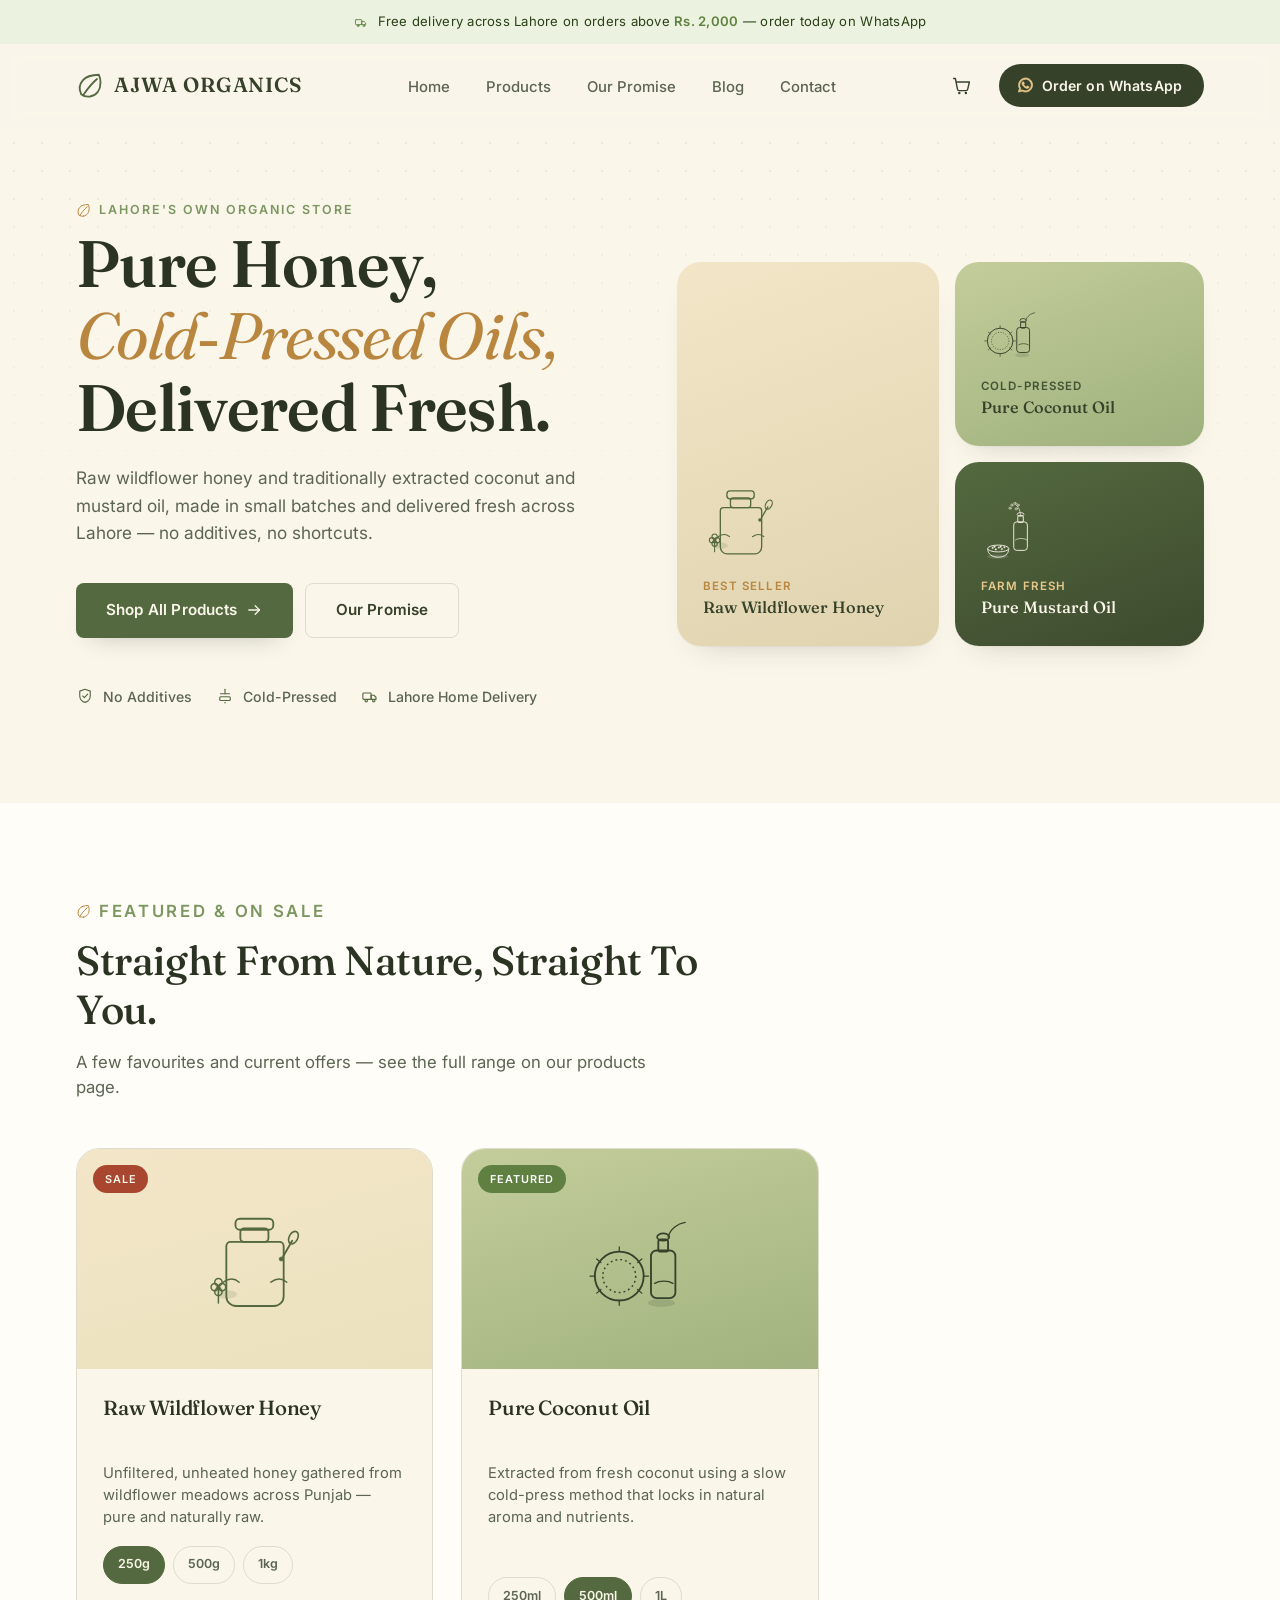
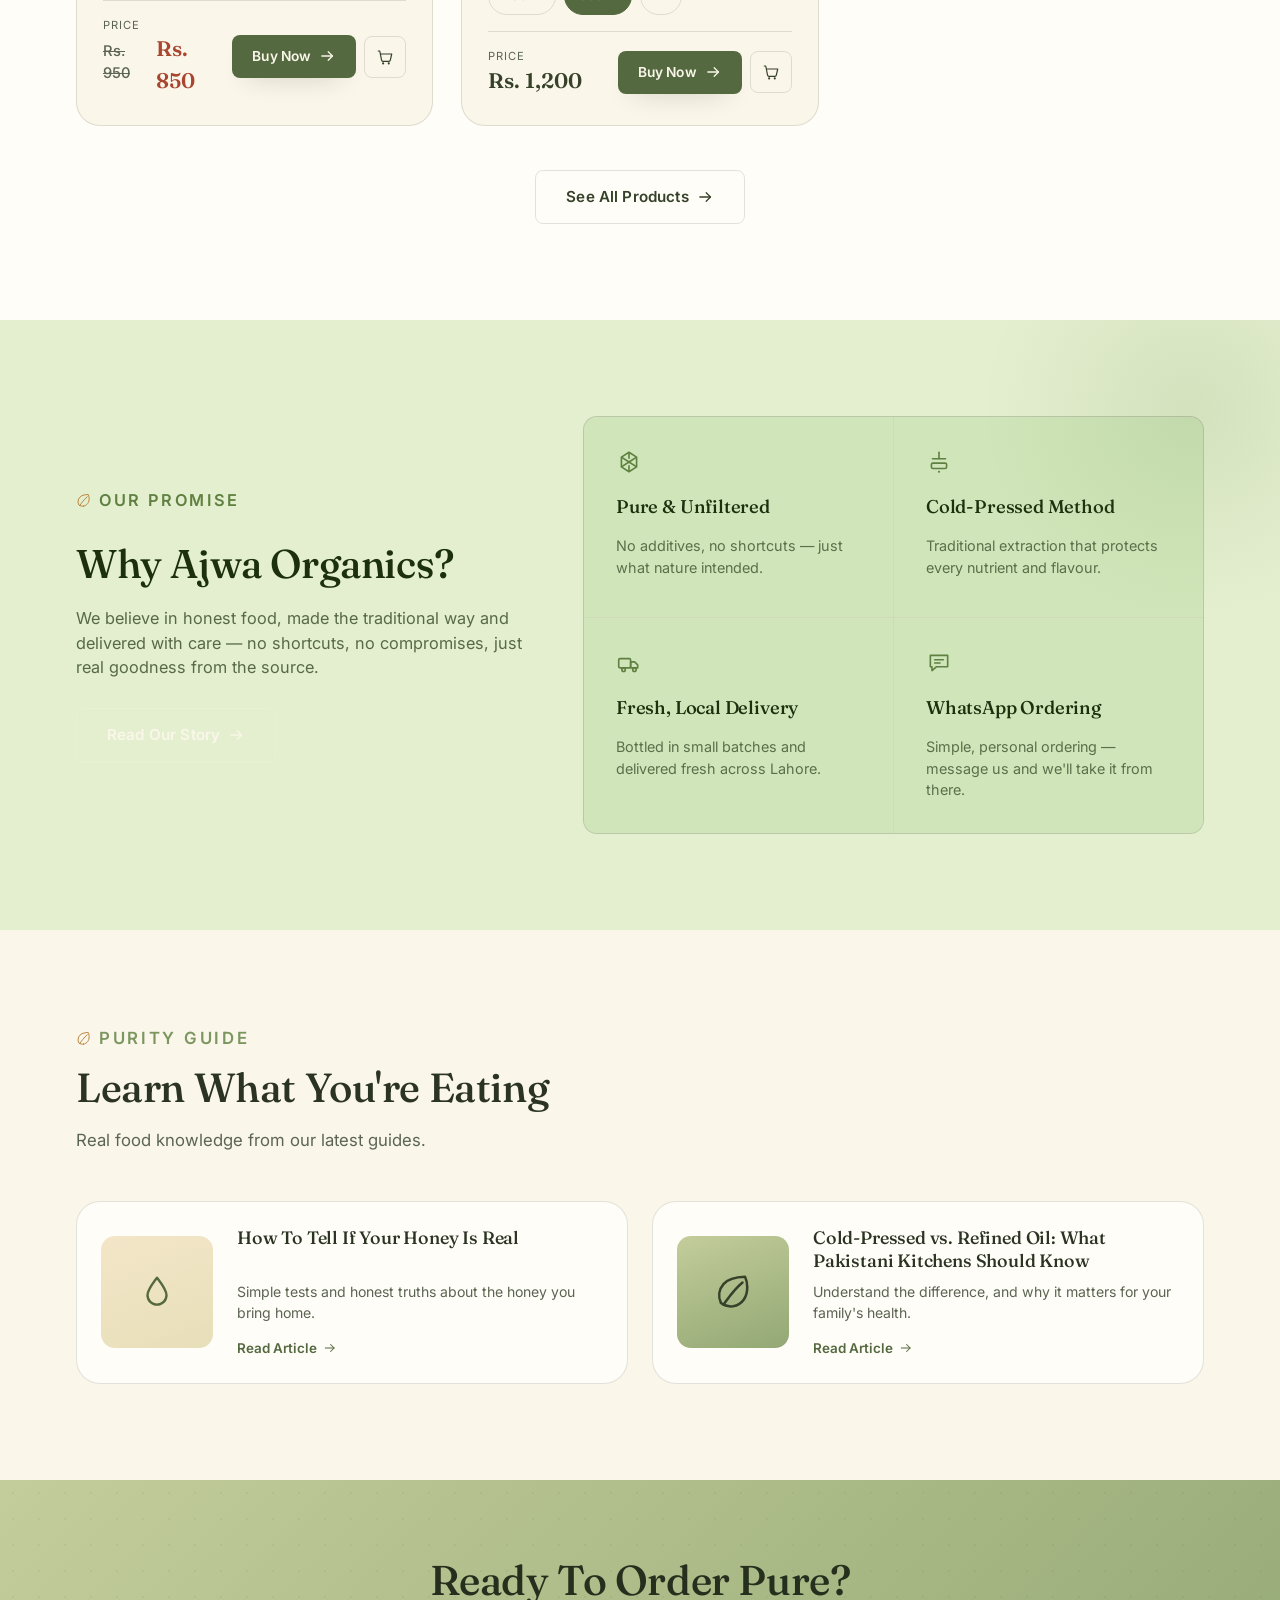
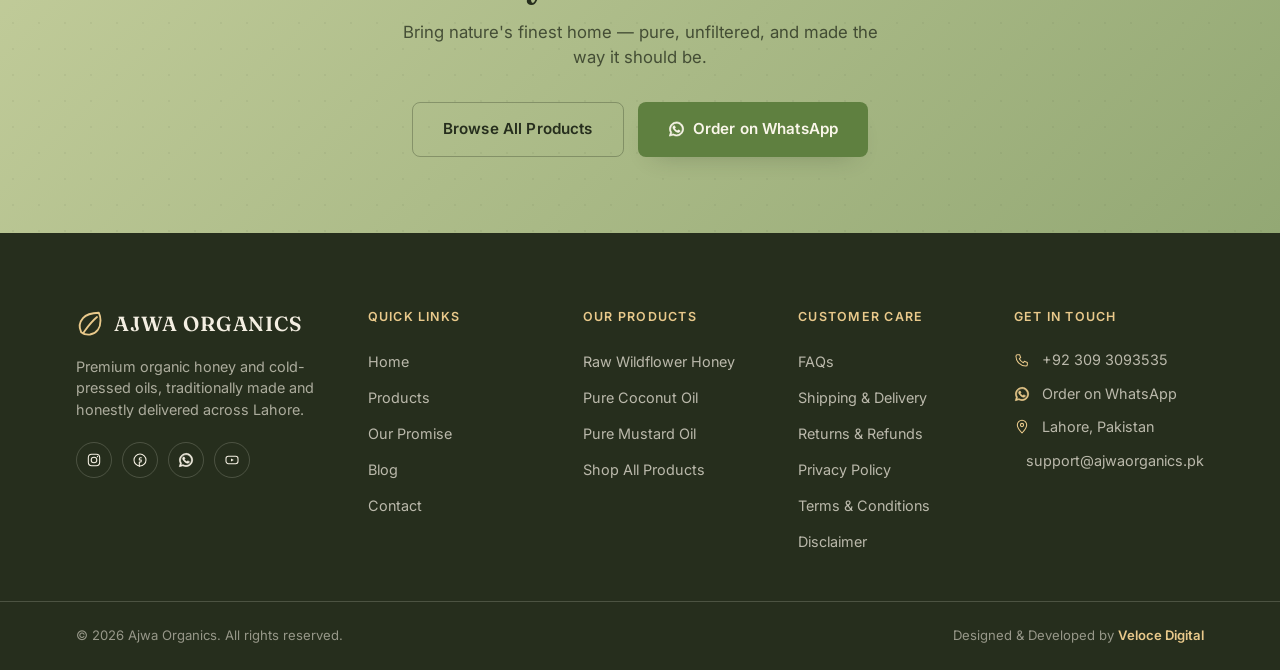
==== commit 2ca5c56d: "Add files via upload" ====
--- a/index.html
+++ b/index.html
@@ -612,6 +612,7 @@
           <li><a href="returns-refunds.html">Returns &amp; Refunds</a></li>
           <li><a href="privacy-policy.html">Privacy Policy</a></li>
           <li><a href="terms-conditions.html">Terms &amp; Conditions</a></li>
+          <li><a href="disclaimer.html">Disclaimer</a></li>
         </ul>
       </div>
 
@@ -621,7 +622,7 @@
           <li><svg class="icon" aria-hidden="true"><use href="#icon-phone"></use></svg><a href="tel:+923093093535">+92 309 3093535</a></li>
           <li><svg class="icon" aria-hidden="true"><use href="#icon-whatsapp"></use></svg><a href="https://wa.me/923093093535" target="_blank" rel="noopener">Order on WhatsApp</a></li>
           <li><svg class="icon" aria-hidden="true"><use href="#icon-pin"></use></svg><span>Lahore, Pakistan</span></li>
-          <li><svg class="icon" aria-hidden="true"><use href="#icon-mail"></use></svg><a href="mailto:hello@ajwaorganics.pk">hello@ajwaorganics.pk</a></li>
+          <li><svg class="icon" aria-hidden="true"><use href="#icon-mail"></use></svg><a href="mailto:support@ajwaorganics.pk">support@ajwaorganics.pk</a></li>
         </ul>
       </div>
 
@@ -631,7 +632,7 @@
   <div class="footer-bottom">
     <div class="container">
       <span>&copy; <span id="year">2026</span> Ajwa Organics. All rights reserved.</span>
-      <span>Designed &amp; Developed by <a href="#">Veloce Digital</a></span>
+      <span>Designed &amp; Developed by <a href="https://wa.me/923391312026?text=Hey%20Veloce%20Digital%20I%20want%20a%20Website" target="_blank" rel="noopener">Veloce Digital</a></span>
     </div>
   </div>
 </footer>
--- a/assets/css/style.css
+++ b/assets/css/style.css
@@ -1191,3 +1191,145 @@
   text-align: center;
 }
 .site-toast.is-visible { opacity: 1; transform: translate(-50%, 0); pointer-events: auto; }
+
+/* ============================================================
+   16. POLICY / LEGAL PAGES
+   ------------------------------------------------------------
+   Used by: shipping-delivery.html, terms-conditions.html, and
+   any future legal page (privacy-policy.html, returns-refunds.html).
+   Reuses .page-banner for the header; this section styles the
+   long-form body text + the contact callout beneath it.
+   ============================================================ */
+.policy-section { padding: 80px 0 96px; }
+@media (max-width: 768px) { .policy-section { padding: 56px 0 72px; } }
+
+.policy-layout {
+  display: grid;
+  grid-template-columns: 240px 1fr;
+  gap: 56px;
+  align-items: start;
+}
+@media (max-width: 900px) {
+  .policy-layout { grid-template-columns: 1fr; gap: 32px; }
+}
+
+.policy-toc {
+  position: sticky;
+  top: 110px;
+  background: var(--c-paper);
+  border: 1px solid var(--c-line);
+  border-radius: var(--radius-md);
+  padding: 22px 22px 24px;
+}
+@media (max-width: 900px) { .policy-toc { position: static; } }
+.policy-toc h2 {
+  font-family: var(--font-body);
+  font-size: 0.78rem;
+  font-weight: 700;
+  letter-spacing: 0.1em;
+  text-transform: uppercase;
+  color: var(--c-moss);
+  margin-bottom: 14px;
+}
+.policy-toc ol { list-style: none; counter-reset: toc; display: flex; flex-direction: column; gap: 10px; }
+.policy-toc li { counter-increment: toc; }
+.policy-toc a {
+  display: flex;
+  gap: 10px;
+  font-size: 0.92rem;
+  color: var(--c-ink-soft);
+  line-height: 1.4;
+  transition: color .2s var(--ease);
+}
+.policy-toc a::before {
+  content: counter(toc);
+  flex-shrink: 0;
+  width: 22px; height: 22px;
+  border-radius: 50%;
+  background: var(--c-cream-soft);
+  color: var(--c-forest);
+  font-size: 0.74rem;
+  font-weight: 700;
+  display: flex; align-items: center; justify-content: center;
+}
+.policy-toc a:hover { color: var(--c-forest); }
+
+.policy-body { max-width: 720px; }
+.policy-updated {
+  display: inline-flex;
+  align-items: center;
+  gap: 8px;
+  font-size: 0.82rem;
+  color: var(--c-ink-soft);
+  background: var(--c-cream-soft);
+  border-radius: var(--radius-pill);
+  padding: 6px 14px;
+  margin-bottom: 36px;
+}
+
+.policy-block { margin-bottom: 40px; }
+.policy-block:last-child { margin-bottom: 0; }
+.policy-block h2 {
+  font-size: 1.3rem;
+  margin-bottom: 12px;
+  scroll-margin-top: 110px;
+}
+.policy-block h3 {
+  font-family: var(--font-body);
+  font-size: 0.98rem;
+  font-weight: 700;
+  color: var(--c-ink);
+  margin: 18px 0 8px;
+}
+.policy-block p {
+  font-size: 0.98rem;
+  line-height: 1.7;
+  margin-bottom: 12px;
+}
+.policy-block ul {
+  display: flex;
+  flex-direction: column;
+  gap: 8px;
+  margin: 4px 0 14px;
+}
+.policy-block ul li {
+  position: relative;
+  padding-left: 22px;
+  font-size: 0.98rem;
+  line-height: 1.65;
+  color: var(--c-ink-soft);
+}
+.policy-block ul li::before {
+  content: "";
+  position: absolute;
+  left: 4px; top: 9px;
+  width: 6px; height: 6px;
+  border-radius: 50%;
+  background: var(--c-honey);
+}
+.policy-block a { color: var(--c-forest); font-weight: 600; text-decoration: underline; text-decoration-color: var(--c-line); }
+.policy-block a:hover { text-decoration-color: var(--c-forest); }
+
+.policy-contact-card {
+  margin-top: 48px;
+  background: var(--c-olive-dark);
+  color: var(--c-cream-ink);
+  border-radius: var(--radius-lg);
+  padding: 32px clamp(24px, 5vw, 40px);
+}
+.policy-contact-card h3 {
+  font-family: var(--font-display);
+  font-size: 1.2rem;
+  color: var(--c-cream-ink);
+  margin-bottom: 14px;
+}
+.policy-contact-card ul { display: flex; flex-direction: column; gap: 10px; }
+.policy-contact-card li {
+  display: flex;
+  align-items: center;
+  gap: 10px;
+  font-size: 0.95rem;
+}
+.policy-contact-card .icon { width: 17px; height: 17px; color: var(--c-honey-light); flex-shrink: 0; }
+.policy-contact-card a { color: var(--c-cream-ink); }
+.policy-contact-card a:hover { text-decoration: underline; }
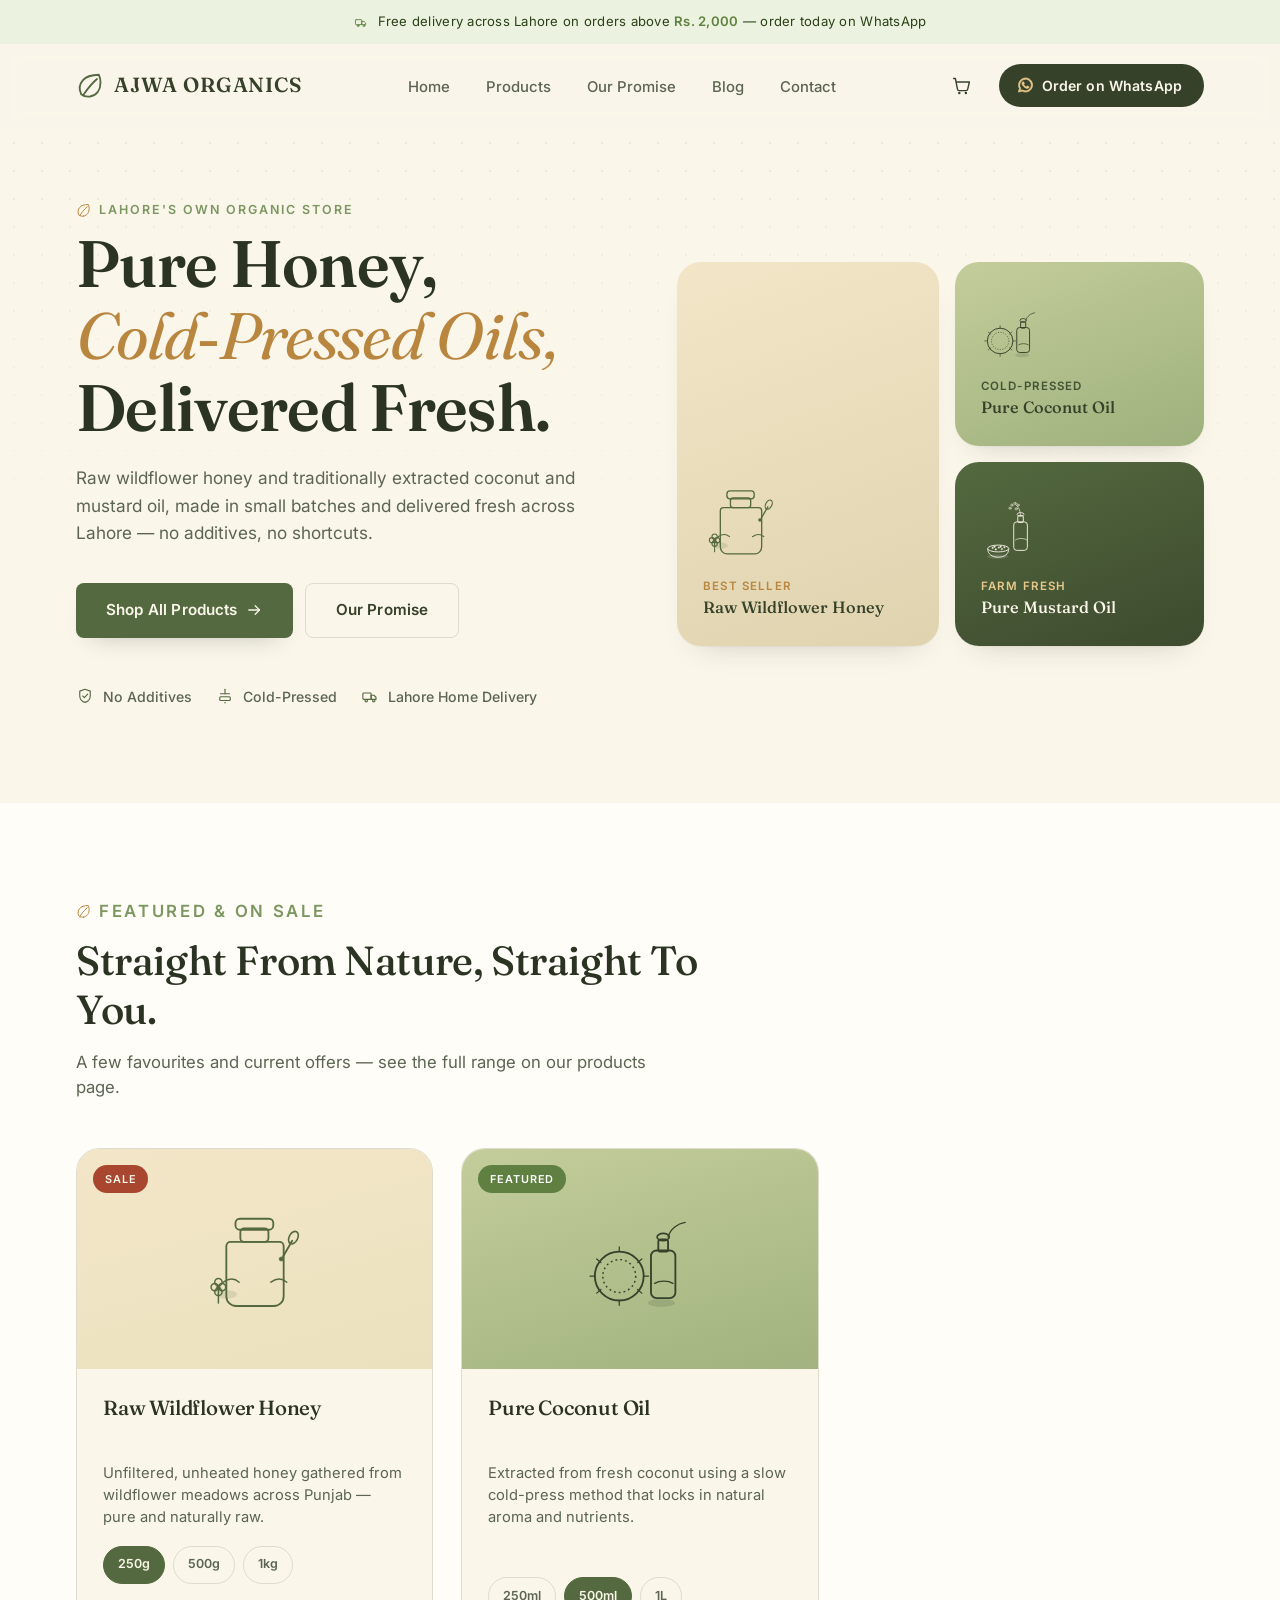
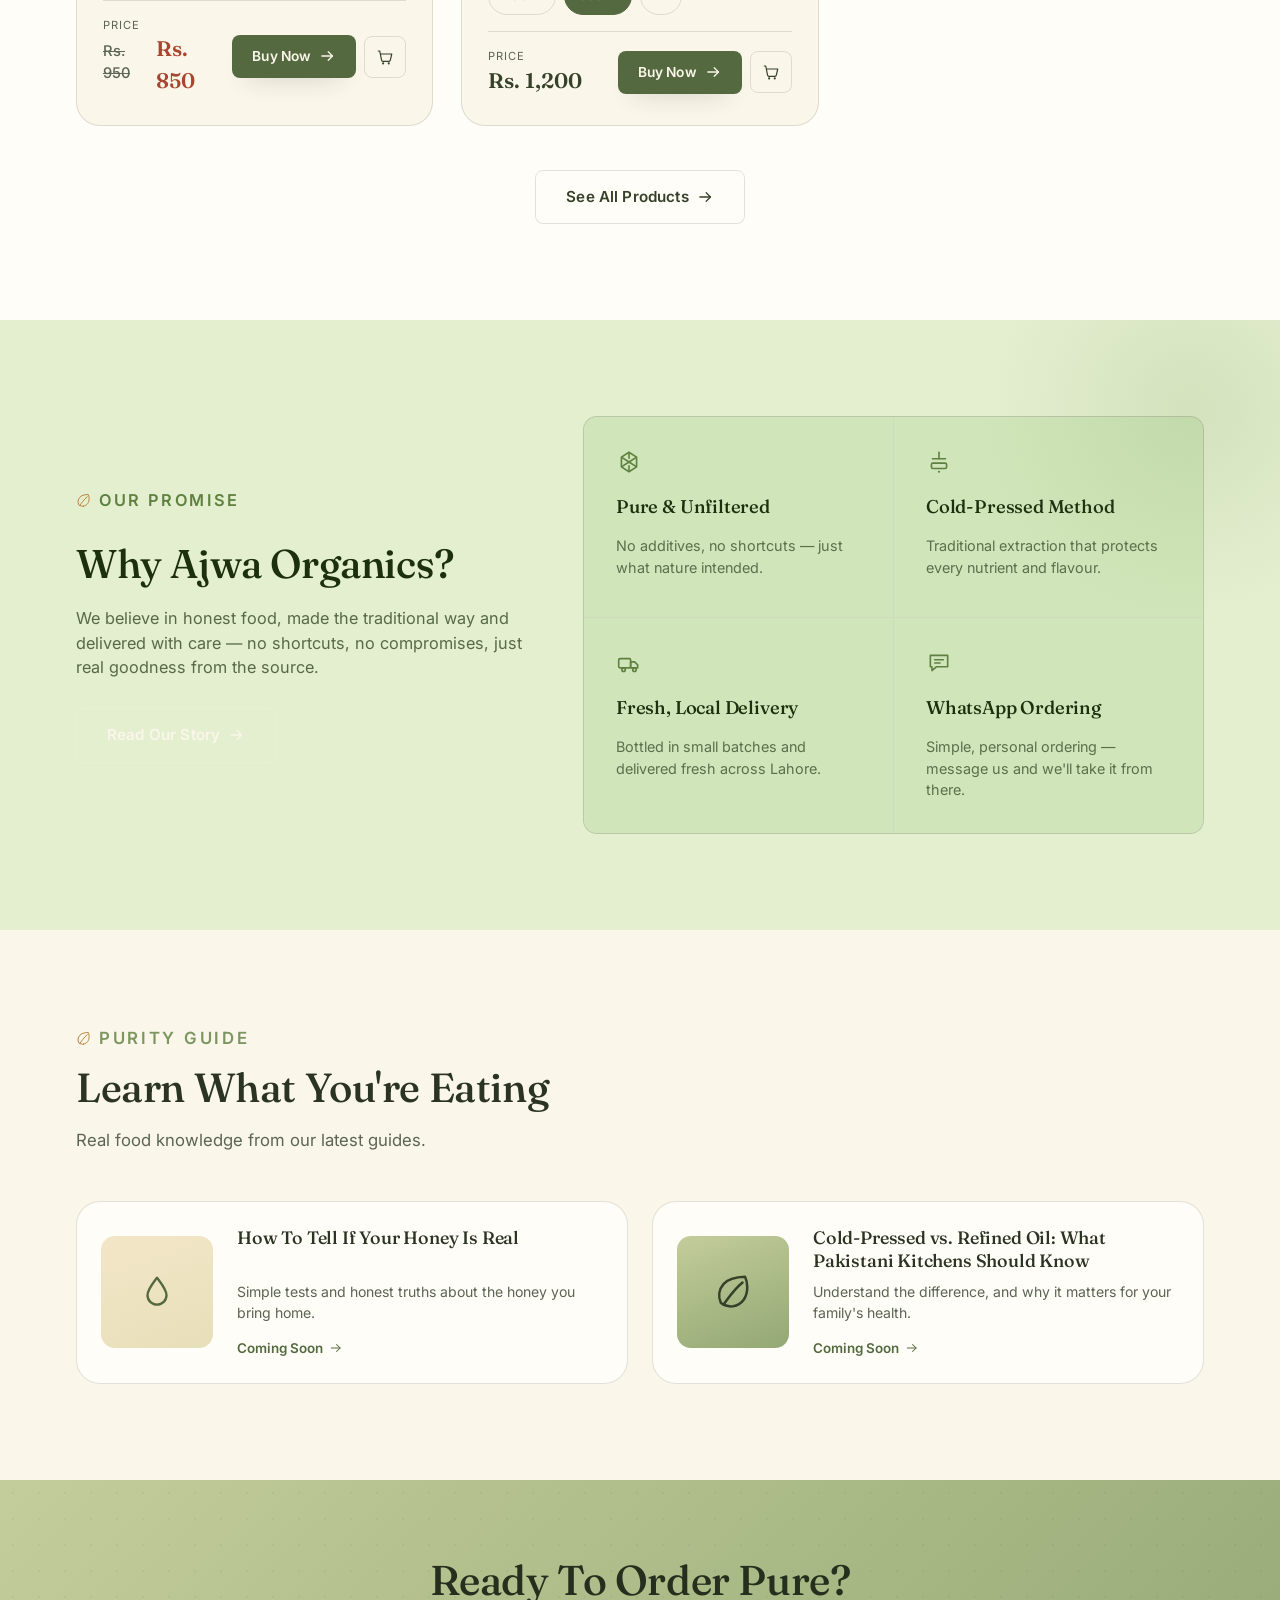
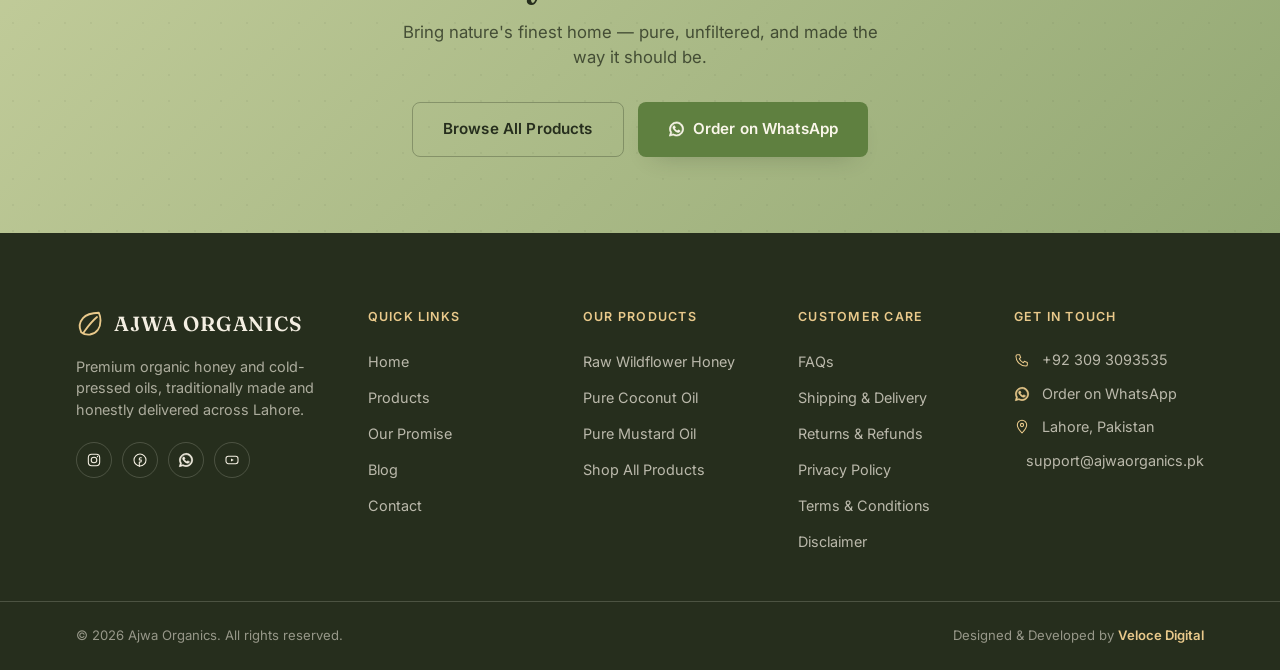
==== commit 81378f34: "Add files via upload" ====
--- a/index.html
+++ b/index.html
@@ -274,7 +274,7 @@
         <li><a href="index.html">Home</a></li>
         <li><a href="products.html">Products</a></li>
         <li><a href="index.html#promise">Our Promise</a></li>
-        <li><a href="index.html#blog">Blog</a></li>
+        <li><a href="blog.html">Blog</a></li>
         <li><a href="index.html#contact">Contact</a></li>
       </ul>
     </nav>
@@ -302,7 +302,7 @@
     <li><a href="index.html">Home</a></li>
     <li><a href="products.html">Products</a></li>
     <li><a href="index.html#promise">Our Promise</a></li>
-    <li><a href="index.html#blog">Blog</a></li>
+    <li><a href="blog.html">Blog</a></li>
     <li><a href="index.html#contact">Contact</a></li>
   </ul>
   <a href="https://wa.me/923093093535?text=Hi%2C%20I%27d%20like%20to%20know%20more%20about%20your%20products." class="btn btn--primary btn--block" target="_blank" rel="noopener">
@@ -523,20 +523,20 @@
       </div>
 
       <div class="blog-grid">
-        <a href="blog-how-to-tell-if-honey-is-real.html" class="blog-card reveal">
+        <a href="blog.html" class="blog-card reveal">
           <div class="blog-thumb tone-a"><svg class="icon" aria-hidden="true"><use href="#icon-droplet"></use></svg></div>
           <div class="blog-content">
             <h3>How To Tell If Your Honey Is Real</h3>
             <p>Simple tests and honest truths about the honey you bring home.</p>
-            <span class="blog-link">Read Article <svg class="icon" aria-hidden="true"><use href="#icon-arrow"></use></svg></span>
+            <span class="blog-link">Coming Soon <svg class="icon" aria-hidden="true"><use href="#icon-arrow"></use></svg></span>
           </div>
         </a>
-        <a href="blog-cold-pressed-vs-refined-oil.html" class="blog-card reveal">
+        <a href="blog.html" class="blog-card reveal">
           <div class="blog-thumb tone-b"><svg class="icon" aria-hidden="true"><use href="#icon-leaf"></use></svg></div>
           <div class="blog-content">
             <h3>Cold-Pressed vs. Refined Oil: What Pakistani Kitchens Should Know</h3>
             <p>Understand the difference, and why it matters for your family's health.</p>
-            <span class="blog-link">Read Article <svg class="icon" aria-hidden="true"><use href="#icon-arrow"></use></svg></span>
+            <span class="blog-link">Coming Soon <svg class="icon" aria-hidden="true"><use href="#icon-arrow"></use></svg></span>
           </div>
         </a>
       </div>
@@ -589,7 +589,7 @@
           <li><a href="index.html">Home</a></li>
           <li><a href="products.html">Products</a></li>
           <li><a href="index.html#promise">Our Promise</a></li>
-          <li><a href="index.html#blog">Blog</a></li>
+          <li><a href="blog.html">Blog</a></li>
           <li><a href="index.html#contact">Contact</a></li>
         </ul>
       </div>
--- a/assets/css/style.css
+++ b/assets/css/style.css
@@ -1333,3 +1333,51 @@
 .policy-contact-card .icon { width: 17px; height: 17px; color: var(--c-honey-light); flex-shrink: 0; }
 .policy-contact-card a { color: var(--c-cream-ink); }
 .policy-contact-card a:hover { text-decoration: underline; }
+
+/* ============================================================
+   17. COMING SOON (used by blog.html; reusable for any
+   not-yet-published page)
+   ============================================================ */
+.coming-soon { padding: 96px 0 110px; text-align: center; }
+@media (max-width: 768px) { .coming-soon { padding: 64px 0 80px; } }
+.coming-soon-icon {
+  width: 72px; height: 72px;
+  border-radius: 50%;
+  background: var(--c-cream-soft);
+  display: flex; align-items: center; justify-content: center;
+  margin: 0 auto 28px;
+}
+.coming-soon-icon .icon { width: 32px; height: 32px; color: var(--c-forest); }
+.coming-soon h1 {
+  font-size: clamp(2rem, 4vw, 2.6rem);
+  margin-bottom: 14px;
+}
+.coming-soon-lede {
+  max-width: 540px;
+  margin: 0 auto 36px;
+  font-size: 1.05rem;
+  line-height: 1.7;
+  color: var(--c-ink-soft);
+}
+.coming-soon-actions {
+  display: flex;
+  justify-content: center;
+  gap: 14px;
+  flex-wrap: wrap;
+}
+.coming-soon-topics {
+  margin: 56px auto 0;
+  max-width: 620px;
+  display: flex;
+  flex-wrap: wrap;
+  justify-content: center;
+  gap: 10px;
+}
+.coming-soon-topics span {
+  font-size: 0.85rem;
+  color: var(--c-ink-soft);
+  background: var(--c-paper);
+  border: 1px solid var(--c-line);
+  border-radius: var(--radius-pill);
+  padding: 7px 16px;
+}
